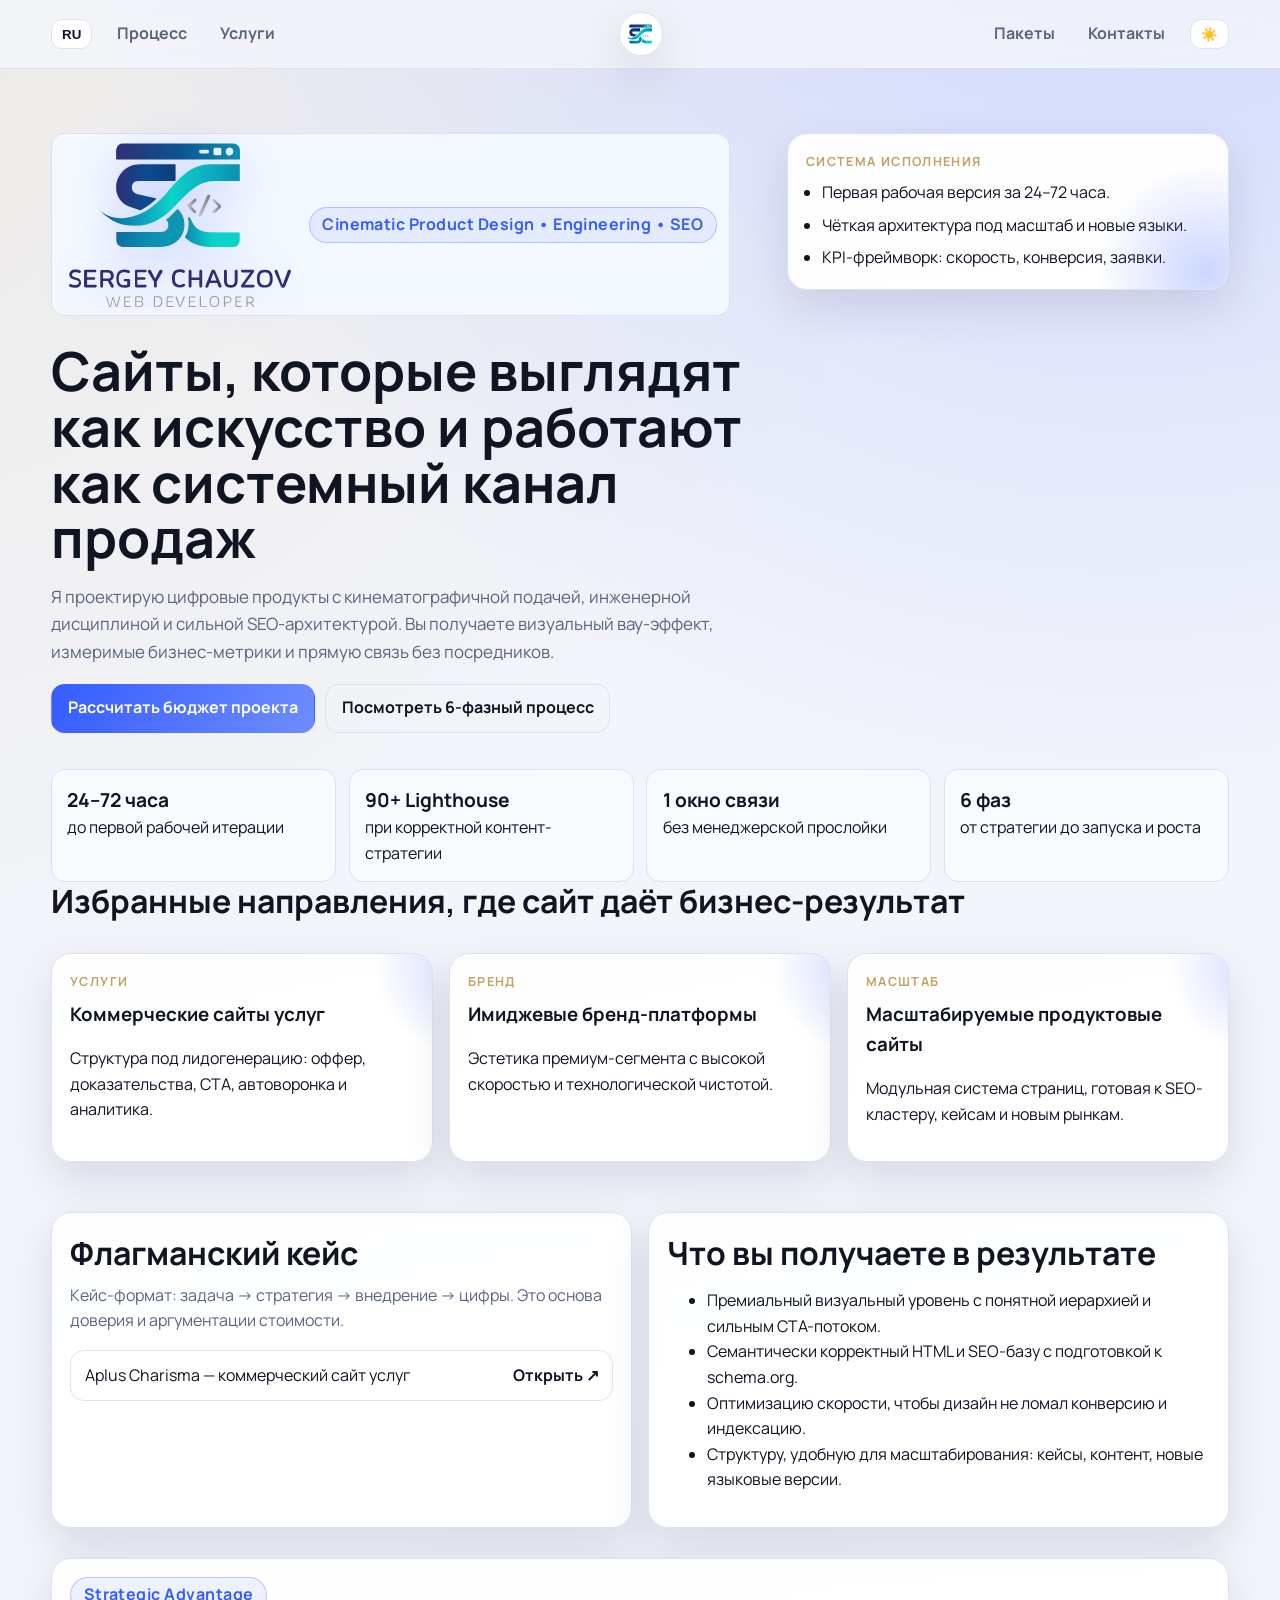
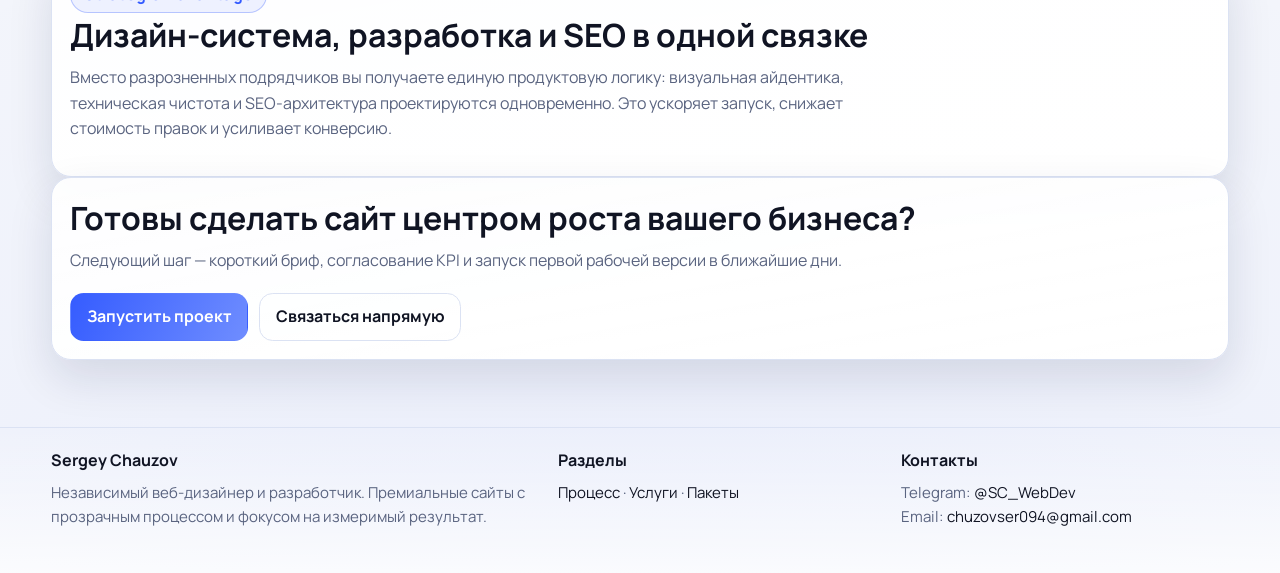
==== index.html @ d38c782a "Refine site visuals and upgrade pricing estimator UX" ====
<!DOCTYPE html>
<html lang="ru">
<head>
  <meta charset="UTF-8" />
  <meta name="viewport" content="width=device-width, initial-scale=1.0" />
  <title>Sergey Chauzov — Cinematic Web Product Studio</title>
  <meta name="description" content="Премиальная разработка сайтов: стратегия, визуальный дизайн, SEO-фундамент и запуск цифровых продуктов с высокой конверсией." />
  <link rel="canonical" href="https://sergey-chauzov.dev/" />
  <link rel="alternate" hreflang="ru" href="https://sergey-chauzov.dev/" />
  <link rel="alternate" hreflang="en" href="https://sergey-chauzov.dev/?lang=en" />
  <link rel="alternate" hreflang="x-default" href="https://sergey-chauzov.dev/" />
  <meta property="og:type" content="website" />
  <meta property="og:title" content="Sergey Chauzov — Cinematic Web Product Studio" />
  <meta property="og:description" content="Сайты уровня premium: измеримые результаты, сильный дизайн, прозрачный процесс и быстрый старт." />
  <meta property="og:url" content="https://sergey-chauzov.dev/" />
  <meta property="og:image" content="https://sergey-chauzov.dev/logo.svg" />
  <link rel="stylesheet" href="styles.css" />
  <script defer src="script.js"></script>
</head>
<body>
  <a class="skip-link" href="#main-content">Перейти к контенту</a>
  <header class="header">
    <div class="container topbar">
      <button id="langToggle" class="control-btn" aria-label="Переключить язык">RU</button>
      <nav class="nav" aria-label="Навигация слева">
        <a class="nav-link" href="development.html">Процесс</a>
        <a class="nav-link" href="services.html">Услуги</a>
      </nav>
      <a class="center-logo" href="index.html" aria-label="На главную">
        <img src="smalllogo.svg" class="small-logo" alt="Логотип Sergey Chauzov" />
      </a>
      <nav class="nav" aria-label="Навигация справа">
        <a class="nav-link" href="pricing.html">Пакеты</a>
        <a class="nav-link" href="info.html">Контакты</a>
      </nav>
      <button id="themeToggle" class="control-btn" aria-label="Сменить тему">☀️</button>
    </div>
  </header>

  <main id="main-content">
    <section class="container hero hero-cinematic reveal">
      <div>
        <div class="hero-brand">
          <img src="logo.svg" class="hero-brandmark" alt="Sergey Chauzov full logo" />
          <p id="heroBadge" class="badge">Cinematic Product Design • Engineering • SEO</p>
        </div>
        <h1 id="heroTitle">Сайты, которые выглядят как искусство и работают как системный канал продаж</h1>
        <p id="heroLead" class="lead">Я проектирую цифровые продукты с кинематографичной подачей, инженерной дисциплиной и сильной SEO-архитектурой. Вы получаете визуальный вау-эффект, измеримые бизнес-метрики и прямую связь без посредников.</p>
        <div class="cta-row">
          <a id="ctaMain" class="btn btn-primary" href="pricing.html">Рассчитать бюджет проекта</a>
          <a id="ctaProcess" class="btn" href="development.html">Посмотреть 6-фазный процесс</a>
        </div>
      </div>
      <aside class="hero-panel card">
        <p id="heroPanelTitle" class="eyebrow">Execution Intelligence</p>
        <ul class="hero-checks">
          <li id="heroCheck1">Первая рабочая версия за 24–72 часа.</li>
          <li id="heroCheck2">Чёткая архитектура под масштаб и новые языки.</li>
          <li id="heroCheck3">KPI-фреймворк: скорость, конверсия, заявки.</li>
        </ul>
      </aside>
    </section>

    <section class="container kpi-strip reveal">
      <div class="kpi"><strong id="kpi1v">24–72 часа</strong><span id="kpi1t">до первой рабочей итерации</span></div>
      <div class="kpi"><strong id="kpi2v">90+ Lighthouse</strong><span id="kpi2t">при корректной контент-стратегии</span></div>
      <div class="kpi"><strong id="kpi3v">1 окно связи</strong><span id="kpi3t">без менеджерской прослойки</span></div>
      <div class="kpi"><strong id="kpi4v">6 фаз</strong><span id="kpi4t">от стратегии до запуска и роста</span></div>
    </section>

    <section class="container reveal">
      <h2 id="workTitle" class="section-title">Избранные направления, где сайт даёт бизнес-результат</h2>
      <div class="grid three">
        <article class="card cinematic-card">
          <p class="eyebrow" id="workCard1Tag">Services</p>
          <h3 id="workCard1Title">Коммерческие сайты услуг</h3>
          <p id="workCard1Text">Структура под лидогенерацию: оффер, доказательства, CTA, автоворонка и аналитика.</p>
        </article>
        <article class="card cinematic-card">
          <p class="eyebrow" id="workCard2Tag">Brand</p>
          <h3 id="workCard2Title">Имиджевые бренд-платформы</h3>
          <p id="workCard2Text">Эстетика премиум-сегмента с высокой скоростью и технологической чистотой.</p>
        </article>
        <article class="card cinematic-card">
          <p class="eyebrow" id="workCard3Tag">Scale</p>
          <h3 id="workCard3Title">Масштабируемые продуктовые сайты</h3>
          <p id="workCard3Text">Модульная система страниц, готовая к SEO-кластеру, кейсам и новым рынкам.</p>
        </article>
      </div>
    </section>

    <section class="container grid two reveal">
      <article class="card">
        <h2 id="caseTitle" class="section-title">Флагманский кейс</h2>
        <p id="caseLead" class="section-lead">Кейс-формат: задача → стратегия → внедрение → цифры. Это основа доверия и аргументации стоимости.</p>
        <a class="showcase-link" href="https://aplus-charisma.ru/" target="_blank" rel="noopener noreferrer">
          <span id="caseLinkLabel">Aplus Charisma — коммерческий сайт услуг</span><strong id="caseLinkCta">Открыть ↗</strong>
        </a>
      </article>
      <article class="card">
        <h2 id="resultTitle" class="section-title">Что вы получаете в результате</h2>
        <ul>
          <li id="resultLi1">Премиальный визуальный уровень с понятной иерархией и сильным CTA-потоком.</li>
          <li id="resultLi2">Семантически корректный HTML и SEO-базу с подготовкой к schema.org.</li>
          <li id="resultLi3">Оптимизацию скорости, чтобы дизайн не ломал конверсию и индексацию.</li>
          <li id="resultLi4">Структуру, удобную для масштабирования: кейсы, контент, новые языковые версии.</li>
        </ul>
      </article>
    </section>

    <section class="container card reveal">
      <p class="badge">Strategic Advantage</p>
      <h2 class="section-title">Дизайн-система, разработка и SEO в одной связке</h2>
      <p class="section-lead">Вместо разрозненных подрядчиков вы получаете единую продуктовую логику: визуальная айдентика, техническая чистота и SEO-архитектура проектируются одновременно. Это ускоряет запуск, снижает стоимость правок и усиливает конверсию.</p>
    </section>

    <section class="container card reveal">
      <h2 id="finalTitle" class="section-title">Готовы сделать сайт центром роста вашего бизнеса?</h2>
      <p id="finalLead" class="section-lead">Следующий шаг — короткий бриф, согласование KPI и запуск первой рабочей версии в ближайшие дни.</p>
      <div class="cta-row">
        <a id="finalCta1" class="btn btn-primary" href="pricing.html">Запустить проект</a>
        <a id="finalCta2" class="btn" href="info.html">Связаться напрямую</a>
      </div>
    </section>
  </main>

  <footer class="site-footer">
    <div class="container footer-grid">
      <div>
        <strong>Sergey Chauzov</strong>
        <p id="footerLead" class="footer-meta">Независимый веб-дизайнер и разработчик. Премиальные сайты с прозрачным процессом и фокусом на измеримый результат.</p>
      </div>
      <div>
        <strong id="footerSectionsTitle">Разделы</strong>
        <p class="footer-meta"><a href="development.html">Процесс</a> · <a href="services.html">Услуги</a> · <a href="pricing.html">Пакеты</a></p>
      </div>
      <div>
        <strong id="footerContactTitle">Контакты</strong>
        <p class="footer-meta">Telegram: <a href="https://t.me/SC_WebDev" target="_blank" rel="noopener noreferrer">@SC_WebDev</a><br />Email: <a href="mailto:chuzovser094@gmail.com">chuzovser094@gmail.com</a></p>
      </div>
    </div>
  </footer>
</body>
</html>
---- styles.css ----
@import url('https://fonts.googleapis.com/css2?family=Manrope:wght@400;500;600;700;800&display=swap');

:root {
  --bg: #f3f5fb;
  --bg-elevated: #ffffff;
  --surface: #ffffff;
  --surface-muted: #eff3ff;
  --text: #101423;
  --muted: #5a6480;
  --accent: #355cff;
  --accent-2: #6f8dff;
  --gold: #c3a261;
  --border: #dbe2f3;
  --shadow: 0 18px 45px rgba(16, 27, 64, 0.12);
  --radius: 20px;
  --radius-lg: 26px;
  --ring: 0 0 0 3px color-mix(in oklab, var(--accent), transparent 76%);
}

body.dark {
  --bg: #070910;
  --bg-elevated: #0d1220;
  --surface: #121826;
  --surface-muted: #171f30;
  --text: #f5f7fa;
  --muted: #b6c0cf;
  --accent: #4d7cfe;
  --accent-2: #7b9bff;
  --gold: #d8b56a;
  --border: #263245;
  --shadow: 0 26px 54px rgba(0, 0, 0, 0.34);
}

* { box-sizing: border-box; }
html { scroll-behavior: smooth; }
body {
  margin: 0;
  font-family: Manrope, sans-serif;
  color: var(--text);
  background:
    radial-gradient(circle at 88% -12%, color-mix(in oklab, var(--accent), transparent 78%), transparent 40%),
    radial-gradient(circle at -10% 0%, color-mix(in oklab, var(--gold), transparent 87%), transparent 40%),
    radial-gradient(circle at 50% 120%, color-mix(in oklab, var(--accent-2), transparent 90%), transparent 45%),
    var(--bg);
  line-height: 1.6;
}

.container { width: min(1180px, 92%); margin: 0 auto; }
main { padding-bottom: 3.2rem; }
.skip-link {
  position: absolute;
  left: -9999px;
  top: 10px;
  background: var(--surface);
  color: var(--text);
  border: 1px solid var(--border);
  padding: .5rem .8rem;
  border-radius: .5rem;
}
.skip-link:focus { left: 10px; z-index: 100; }

.header {
  position: sticky;
  top: 0;
  z-index: 40;
  backdrop-filter: blur(12px);
  background: color-mix(in oklab, var(--bg), transparent 14%);
  border-bottom: 1px solid var(--border);
}
.topbar {
  display: grid;
  grid-template-columns: auto 1fr auto 1fr auto;
  gap: .75rem;
  align-items: center;
  padding: .75rem 0;
}
.nav { display: flex; gap: .45rem; flex-wrap: wrap; }
.nav:last-of-type { justify-content: flex-end; }
.nav-link {
  text-decoration: none;
  color: var(--muted);
  border: 1px solid transparent;
  border-radius: 999px;
  padding: .36rem .74rem;
  font-weight: 700;
  transition: .25s ease;
}
.nav-link:focus-visible { outline: none; box-shadow: var(--ring); }
.nav-link:hover,
.nav-link.active {
  color: var(--text);
  border-color: var(--border);
  background: color-mix(in oklab, var(--accent), transparent 88%);
}
.center-logo { display: grid; place-items: center; }
.small-logo {
  width: 44px;
  height: 44px;
  border-radius: 50%;
  border: 1px solid var(--border);
  box-shadow: var(--shadow);
  background: var(--surface);
}
.control-btn,
.theme-btn {
  border: 1px solid var(--border);
  border-radius: .7rem;
  background: var(--surface);
  color: var(--text);
  font-weight: 700;
  padding: .42rem .62rem;
  cursor: pointer;
}

.hero { padding: 4rem 0 1.3rem; }
.hero-cinematic {
  display: grid;
  grid-template-columns: 1.3fr .8fr;
  gap: 1.1rem;
  align-items: start;
}
.hero-panel { position: relative; overflow: hidden; }
.hero-panel::after {
  content: '';
  position: absolute;
  inset: auto -20% -60% auto;
  width: 220px;
  height: 220px;
  border-radius: 50%;
  background: radial-gradient(circle, color-mix(in oklab, var(--accent), transparent 75%), transparent 70%);
}
.hero-checks { margin: 0; padding-left: 1rem; }
.hero-checks li + li { margin-top: .45rem; }

.badge {
  display: inline-block;
  margin: 0;
  color: var(--accent);
  border: 1px solid color-mix(in oklab, var(--accent), transparent 70%);
  background: color-mix(in oklab, var(--accent), transparent 92%);
  border-radius: 999px;
  padding: .27rem .78rem;
  font-weight: 700;
  letter-spacing: .03em;
}
.eyebrow { font-size: .78rem; text-transform: uppercase; letter-spacing: .11em; color: var(--gold); margin: 0 0 .5rem; font-weight: 700; }

.hero-brand {
  display: inline-flex;
  align-items: center;
  gap: .85rem;
  margin-bottom: .9rem;
  padding: .55rem .8rem;
  border-radius: 14px;
  border: 1px solid var(--border);
  background: color-mix(in oklab, var(--surface), var(--accent) 5%);
}
.hero-brandmark {
  width: min(230px, 46vw);
  opacity: .95;
  filter: drop-shadow(0 12px 26px rgba(41, 78, 255, .26));
}
h1 {
  margin: .75rem 0 1rem;
  font-size: clamp(2rem, 4.2vw, 4rem);
  line-height: 1.04;
  max-width: 980px;
}
h2 { line-height: 1.2; }
.lead { max-width: 840px; color: var(--muted); font-size: 1.06rem; }
.section-title { margin: 0 0 .85rem; font-size: clamp(1.45rem, 2.5vw, 2.15rem); }
.section-lead { margin: 0 0 1rem; color: var(--muted); max-width: 790px; }

.kpi-strip {
  margin: 1rem auto 0;
  display: grid;
  grid-template-columns: repeat(4, minmax(0, 1fr));
  gap: .8rem;
}
.kpi {
  padding: .9rem .95rem;
  border-radius: 14px;
  border: 1px solid var(--border);
  background: color-mix(in oklab, var(--surface), var(--accent) 3%);
}
.kpi strong { font-size: 1.2rem; display: block; }

.grid { display: grid; gap: 1rem; padding: 1.2rem 0 1.9rem; }
.grid.two { grid-template-columns: repeat(2, minmax(0, 1fr)); }
.grid.three { grid-template-columns: repeat(3, minmax(0, 1fr)); }
.grid.one { grid-template-columns: 1fr; }

.card {
  background: linear-gradient(170deg, color-mix(in oklab, var(--surface), transparent 6%), var(--surface));
  border: 1px solid var(--border);
  border-radius: var(--radius);
  padding: 1.12rem;
  box-shadow: var(--shadow);
  transition: transform .28s ease, box-shadow .28s ease, border-color .28s ease;
}
.card:hover {
  transform: translateY(-2px);
  border-color: color-mix(in oklab, var(--accent), var(--border) 62%);
}
.cinematic-card { position: relative; overflow: hidden; }
.cinematic-card::before {
  content: '';
  position: absolute;
  inset: -35% -30% auto auto;
  width: 170px;
  height: 170px;
  border-radius: 50%;
  background: radial-gradient(circle, color-mix(in oklab, var(--accent), transparent 78%), transparent 72%);
  pointer-events: none;
}
.card h2, .card h3 { margin-top: .2rem; margin-bottom: .65rem; }

.cta-row { display: flex; flex-wrap: wrap; gap: .65rem; margin-top: 1.2rem; }
.btn {
  text-decoration: none;
  border: 1px solid var(--border);
  border-radius: .85rem;
  padding: .66rem .98rem;
  color: var(--text);
  font-weight: 700;
  transition: .2s ease;
}
.btn:hover { transform: translateY(-1px); box-shadow: 0 10px 28px color-mix(in oklab, var(--accent), transparent 78%); }
.btn:focus-visible { outline: none; box-shadow: var(--ring); }
.btn-primary {
  border-color: transparent;
  color: #fff;
  background: linear-gradient(115deg, var(--accent), var(--accent-2));
}

.showcase-link {
  display: flex;
  justify-content: space-between;
  gap: .8rem;
  text-decoration: none;
  border: 1px solid var(--border);
  border-radius: .85rem;
  padding: .75rem .84rem;
  color: var(--text);
  margin-top: .8rem;
}

.roadmap { display: grid; grid-template-columns: repeat(5, minmax(0, 1fr)); gap: .75rem; padding-bottom: 2rem; }
.pricing-card.featured { outline: 2px solid color-mix(in oklab, var(--accent), transparent 32%); }
.price { font-size: 1.25rem; margin: .35rem 0; }
.type-cards { display: grid; grid-template-columns: repeat(3, minmax(0, 1fr)); gap: .5rem; margin-top: .8rem; }
.type-card { border: 1px solid var(--border); border-radius: .75rem; padding: .56rem; background: color-mix(in oklab, var(--surface), var(--accent) 2%); cursor: pointer; }
.type-card.active { border-color: var(--accent); box-shadow: 0 0 0 2px color-mix(in oklab, var(--accent), transparent 78%); }
.type-card input { display: none; }
.addon-item { display: block; margin: .32rem 0; }

.addon-grid { display: grid; grid-template-columns: repeat(2, minmax(0, 1fr)); gap: .35rem .65rem; margin-top: .55rem; }
.calc-select,
input[type="range"],
input[readonly] {
  width: 100%;
  border: 1px solid var(--border);
  border-radius: .7rem;
  background: var(--surface);
  color: var(--text);
  padding: .55rem .62rem;
}
input[type="range"] { padding: 0; accent-color: var(--accent); }
input[readonly] { font-weight: 700; text-align: center; }
.calc-select { font-weight: 600; margin: .35rem 0 .8rem; }
.type-card span { display: block; color: var(--muted); font-size: .82rem; margin-top: .25rem; }
.premium-estimator { border-radius: var(--radius-lg); }

.range-label { display: flex; justify-content: space-between; gap: .6rem; }
.complexity-bar { height: .5rem; border-radius: 999px; background: color-mix(in oklab, var(--muted), transparent 72%); }
.complexity-bar span { display: block; height: 100%; width: 20%; border-radius: inherit; background: linear-gradient(90deg, var(--accent), var(--accent-2)); }

.estimator-shell {
  padding: 1.3rem;
  background: linear-gradient(145deg, color-mix(in oklab, var(--surface), var(--accent) 7%), var(--surface));
}
.estimator-head { margin-bottom: .8rem; }
.estimator-grid { display: grid; grid-template-columns: 1.35fr .9fr; gap: 1rem; }
.estimator-form label { font-weight: 600; }
.estimator-summary {
  border: 1px solid var(--border);
  border-radius: 15px;
  padding: .92rem;
  background: color-mix(in oklab, var(--surface), var(--accent) 4%);
  display: flex;
  flex-direction: column;
  gap: .25rem;
}
.estimate { font-size: 1.24rem; margin: .2rem 0 .4rem; }
.estimate-breakdown { margin: .65rem 0 1rem; padding-left: 1rem; color: var(--muted); }

.site-footer {
  border-top: 1px solid var(--border);
  background: linear-gradient(180deg, transparent, color-mix(in oklab, var(--surface), transparent 24%));
  margin-top: 1rem;
  padding: 1.2rem 0 1.8rem;
}
.footer-grid { display: grid; grid-template-columns: 1.5fr 1fr 1fr; gap: 1rem; }
.footer-grid a { color: var(--text); text-decoration: none; }
.footer-meta { color: var(--muted); font-size: .94rem; margin-top: .5rem; }

.legal { margin-top: .6rem; font-size: .95rem; color: var(--muted); }
.reveal { opacity: 0; transform: translateY(14px); transition: .6s; }
.reveal.in-view { opacity: 1; transform: translateY(0); }

/* compatibility for legacy pages */
.nav-wrap { display: flex; align-items: center; justify-content: space-between; gap: 1rem; padding: .75rem 0; }
.brand { color: var(--text); text-decoration: none; font-weight: 800; }
.header-right { display: flex; align-items: center; gap: .6rem; }

@media (max-width: 980px) {
  .topbar { grid-template-columns: 1fr auto 1fr; }
  .topbar .nav { grid-column: 1 / -1; justify-content: center; }
  .nav:last-of-type { justify-content: center; }
  .hero-cinematic,
  .grid.two,
  .grid.three,
  .roadmap,
  .kpi-strip,
  .type-cards,
  .footer-grid,
  .estimator-grid { grid-template-columns: 1fr; }
  .hero { padding-top: 2.65rem; }
  .addon-grid { grid-template-columns: 1fr; }
}
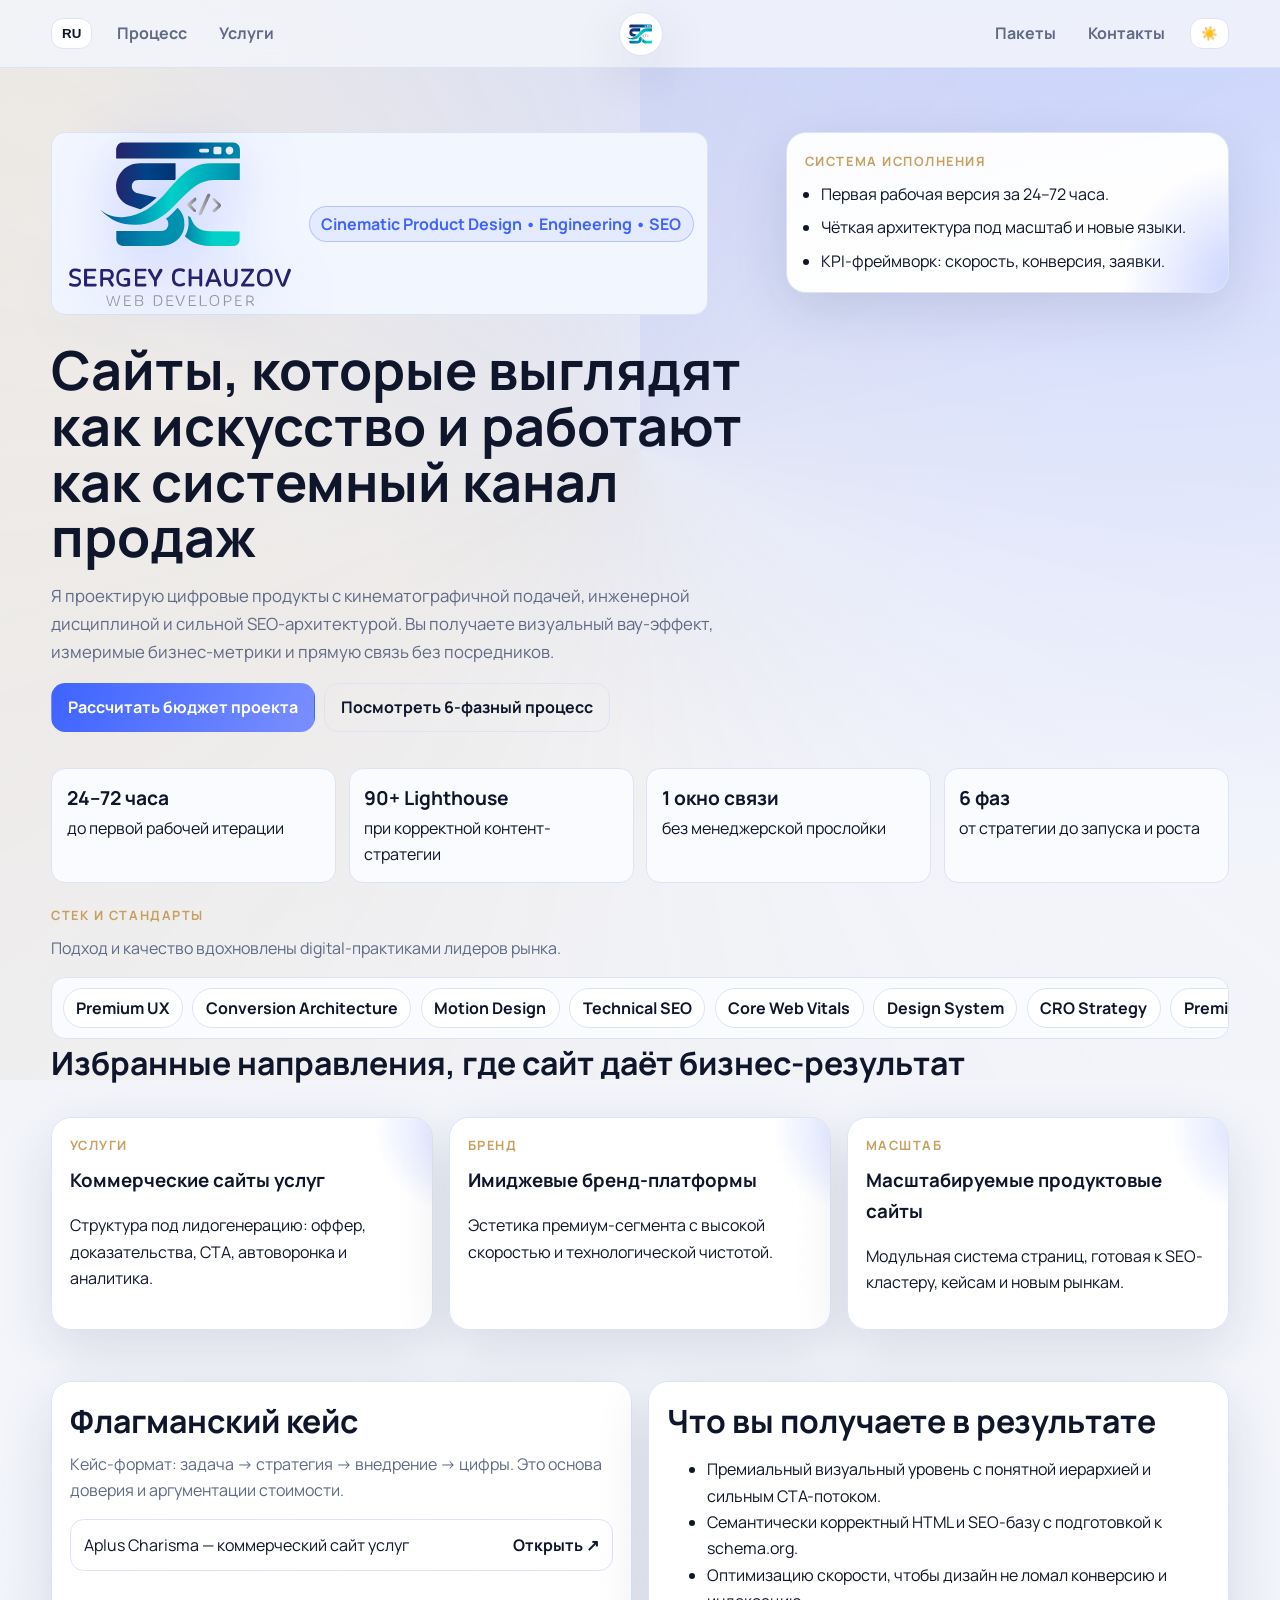
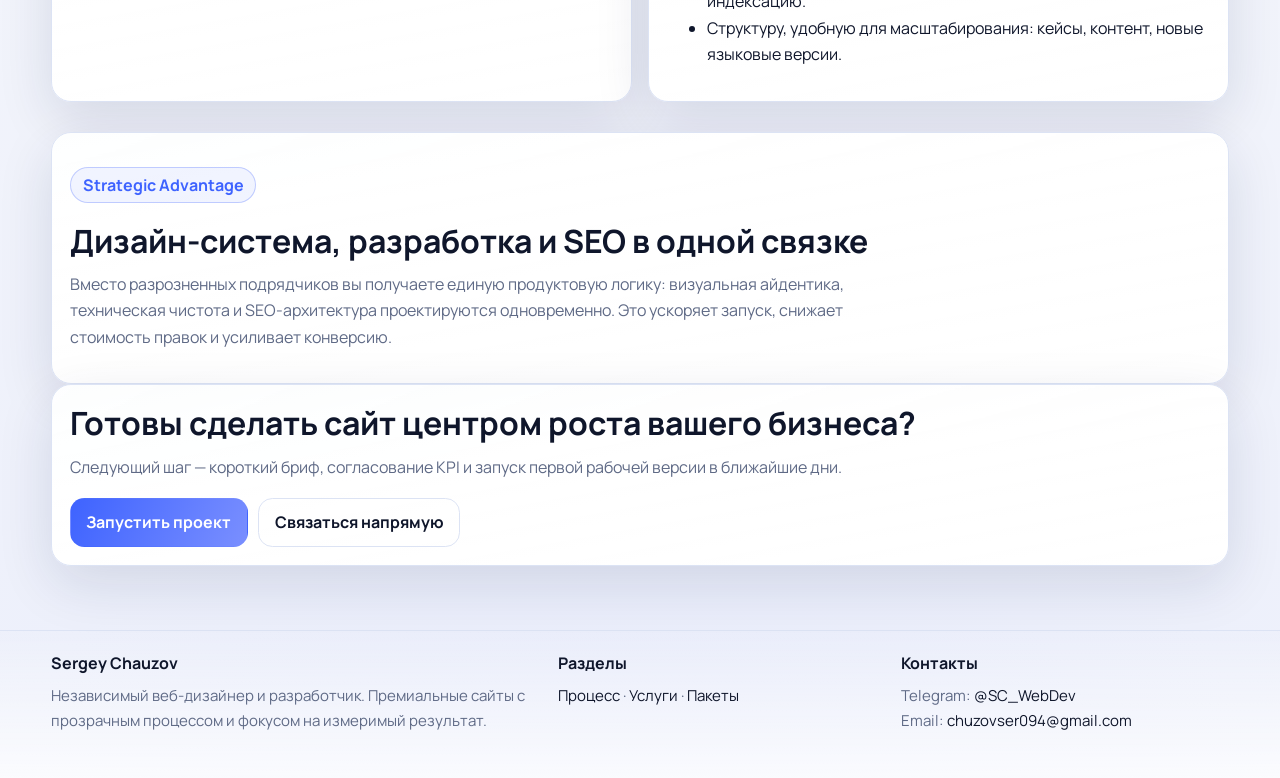
==== commit 4f64e4c0: "Ship cinematic motion system and responsive visual overhaul" ====
--- a/index.html
+++ b/index.html
@@ -66,6 +66,18 @@
       <div class="kpi"><strong id="kpi2v">90+ Lighthouse</strong><span id="kpi2t">при корректной контент-стратегии</span></div>
       <div class="kpi"><strong id="kpi3v">1 окно связи</strong><span id="kpi3t">без менеджерской прослойки</span></div>
       <div class="kpi"><strong id="kpi4v">6 фаз</strong><span id="kpi4t">от стратегии до запуска и роста</span></div>
+    </section>
+
+
+    <section class="container marquee-shell reveal">
+      <p id="marqueeTitle" class="eyebrow">Trusted stack</p>
+      <p id="marqueeLead" class="section-lead">Подход и качество вдохновлены digital-практиками лидеров рынка.</p>
+      <div class="marquee" aria-label="Технологии и направления">
+        <div class="marquee-track">
+          <span>Premium UX</span><span>Conversion Architecture</span><span>Motion Design</span><span>Technical SEO</span><span>Core Web Vitals</span><span>Design System</span><span>CRO Strategy</span>
+          <span>Premium UX</span><span>Conversion Architecture</span><span>Motion Design</span><span>Technical SEO</span><span>Core Web Vitals</span><span>Design System</span><span>CRO Strategy</span>
+        </div>
+      </div>
     </section>
 
     <section class="container reveal">
--- a/styles.css
+++ b/styles.css
@@ -2,33 +2,31 @@
 
 :root {
   --bg: #f3f5fb;
-  --bg-elevated: #ffffff;
   --surface: #ffffff;
-  --surface-muted: #eff3ff;
-  --text: #101423;
-  --muted: #5a6480;
-  --accent: #355cff;
-  --accent-2: #6f8dff;
-  --gold: #c3a261;
-  --border: #dbe2f3;
-  --shadow: 0 18px 45px rgba(16, 27, 64, 0.12);
+  --surface-2: #edf2ff;
+  --text: #0f162b;
+  --muted: #5f6a86;
+  --accent: #3e63ff;
+  --accent-2: #7a8fff;
+  --gold: #c7a05f;
+  --border: #dce3f4;
   --radius: 20px;
-  --radius-lg: 26px;
+  --radius-lg: 28px;
+  --shadow: 0 18px 55px rgba(17, 32, 77, 0.12);
   --ring: 0 0 0 3px color-mix(in oklab, var(--accent), transparent 76%);
 }
 
 body.dark {
-  --bg: #070910;
-  --bg-elevated: #0d1220;
-  --surface: #121826;
-  --surface-muted: #171f30;
-  --text: #f5f7fa;
-  --muted: #b6c0cf;
-  --accent: #4d7cfe;
-  --accent-2: #7b9bff;
-  --gold: #d8b56a;
-  --border: #263245;
-  --shadow: 0 26px 54px rgba(0, 0, 0, 0.34);
+  --bg: #070b14;
+  --surface: #121a2c;
+  --surface-2: #1a2539;
+  --text: #f1f6ff;
+  --muted: #abb7cd;
+  --accent: #5b82ff;
+  --accent-2: #88a3ff;
+  --gold: #dfbd79;
+  --border: #273753;
+  --shadow: 0 25px 65px rgba(0, 0, 0, 0.4);
 }
 
 * { box-sizing: border-box; }
@@ -38,293 +36,168 @@
   font-family: Manrope, sans-serif;
   color: var(--text);
   background:
-    radial-gradient(circle at 88% -12%, color-mix(in oklab, var(--accent), transparent 78%), transparent 40%),
-    radial-gradient(circle at -10% 0%, color-mix(in oklab, var(--gold), transparent 87%), transparent 40%),
-    radial-gradient(circle at 50% 120%, color-mix(in oklab, var(--accent-2), transparent 90%), transparent 45%),
+    radial-gradient(circle at 90% -12%, color-mix(in oklab, var(--accent), transparent 76%), transparent 40%),
+    radial-gradient(circle at -8% -5%, color-mix(in oklab, var(--gold), transparent 87%), transparent 45%),
+    radial-gradient(circle at 50% 110%, color-mix(in oklab, var(--accent-2), transparent 90%), transparent 50%),
     var(--bg);
-  line-height: 1.6;
+  line-height: 1.65;
+}
+
+body::before {
+  content: '';
+  position: fixed;
+  inset: -20vh -20vw;
+  z-index: -2;
+  background: conic-gradient(from 0deg, color-mix(in oklab, var(--accent), transparent 92%), transparent, color-mix(in oklab, var(--gold), transparent 93%), transparent);
+  animation: spinBg 28s linear infinite;
+  pointer-events: none;
 }
 
 .container { width: min(1180px, 92%); margin: 0 auto; }
-main { padding-bottom: 3.2rem; }
-.skip-link {
-  position: absolute;
-  left: -9999px;
-  top: 10px;
-  background: var(--surface);
-  color: var(--text);
-  border: 1px solid var(--border);
-  padding: .5rem .8rem;
-  border-radius: .5rem;
-}
+main { padding-bottom: 3rem; }
+.skip-link { position: absolute; left: -9999px; top: 10px; padding: .55rem .8rem; border-radius: 8px; background: var(--surface); border: 1px solid var(--border); }
 .skip-link:focus { left: 10px; z-index: 100; }
+
+.scroll-progress {
+  position: fixed;
+  inset: 0 auto auto 0;
+  width: 0;
+  height: 3px;
+  background: linear-gradient(90deg, var(--accent), var(--gold));
+  z-index: 90;
+}
 
 .header {
   position: sticky;
   top: 0;
   z-index: 40;
-  backdrop-filter: blur(12px);
-  background: color-mix(in oklab, var(--bg), transparent 14%);
+  backdrop-filter: blur(14px);
+  background: color-mix(in oklab, var(--bg), transparent 15%);
   border-bottom: 1px solid var(--border);
 }
-.topbar {
-  display: grid;
-  grid-template-columns: auto 1fr auto 1fr auto;
-  gap: .75rem;
-  align-items: center;
-  padding: .75rem 0;
-}
+.topbar { display: grid; grid-template-columns: auto 1fr auto 1fr auto; gap: .75rem; align-items: center; padding: .72rem 0; }
 .nav { display: flex; gap: .45rem; flex-wrap: wrap; }
 .nav:last-of-type { justify-content: flex-end; }
-.nav-link {
-  text-decoration: none;
-  color: var(--muted);
-  border: 1px solid transparent;
-  border-radius: 999px;
-  padding: .36rem .74rem;
-  font-weight: 700;
-  transition: .25s ease;
-}
-.nav-link:focus-visible { outline: none; box-shadow: var(--ring); }
-.nav-link:hover,
-.nav-link.active {
-  color: var(--text);
-  border-color: var(--border);
-  background: color-mix(in oklab, var(--accent), transparent 88%);
-}
+.nav-link { text-decoration: none; color: var(--muted); border: 1px solid transparent; border-radius: 999px; padding: .36rem .72rem; font-weight: 700; transition: .25s ease; }
+.nav-link:hover,.nav-link.active { color: var(--text); border-color: var(--border); background: color-mix(in oklab, var(--accent), transparent 88%); }
+.nav-link:focus-visible,.btn:focus-visible,.control-btn:focus-visible { outline: none; box-shadow: var(--ring); }
 .center-logo { display: grid; place-items: center; }
-.small-logo {
-  width: 44px;
-  height: 44px;
-  border-radius: 50%;
-  border: 1px solid var(--border);
-  box-shadow: var(--shadow);
-  background: var(--surface);
-}
-.control-btn,
-.theme-btn {
-  border: 1px solid var(--border);
-  border-radius: .7rem;
-  background: var(--surface);
-  color: var(--text);
-  font-weight: 700;
-  padding: .42rem .62rem;
-  cursor: pointer;
-}
-
-.hero { padding: 4rem 0 1.3rem; }
-.hero-cinematic {
-  display: grid;
-  grid-template-columns: 1.3fr .8fr;
-  gap: 1.1rem;
-  align-items: start;
-}
+.small-logo { width: 44px; height: 44px; border-radius: 50%; border: 1px solid var(--border); box-shadow: var(--shadow); background: var(--surface); }
+.control-btn { border: 1px solid var(--border); border-radius: .75rem; background: var(--surface); color: var(--text); font-weight: 700; padding: .42rem .62rem; cursor: pointer; }
+
+.hero { padding: 4rem 0 1.2rem; }
+.hero-cinematic { display: grid; grid-template-columns: 1.3fr .8fr; gap: 1rem; align-items: start; }
+.hero-brand { display: inline-flex; align-items: center; gap: .85rem; margin-bottom: .95rem; padding: .55rem .8rem; border-radius: 14px; border: 1px solid var(--border); background: color-mix(in oklab, var(--surface), var(--accent) 6%); }
+.hero-brandmark { width: min(230px, 46vw); filter: drop-shadow(0 16px 30px rgba(49, 84, 255, .28)); }
 .hero-panel { position: relative; overflow: hidden; }
-.hero-panel::after {
-  content: '';
-  position: absolute;
-  inset: auto -20% -60% auto;
-  width: 220px;
-  height: 220px;
-  border-radius: 50%;
-  background: radial-gradient(circle, color-mix(in oklab, var(--accent), transparent 75%), transparent 70%);
-}
+.hero-panel::after { content: ''; position: absolute; right: -30%; bottom: -70%; width: 240px; aspect-ratio: 1; border-radius: 50%; background: radial-gradient(circle, color-mix(in oklab, var(--accent), transparent 72%), transparent 70%); }
 .hero-checks { margin: 0; padding-left: 1rem; }
 .hero-checks li + li { margin-top: .45rem; }
 
-.badge {
-  display: inline-block;
-  margin: 0;
-  color: var(--accent);
-  border: 1px solid color-mix(in oklab, var(--accent), transparent 70%);
-  background: color-mix(in oklab, var(--accent), transparent 92%);
-  border-radius: 999px;
-  padding: .27rem .78rem;
-  font-weight: 700;
-  letter-spacing: .03em;
-}
-.eyebrow { font-size: .78rem; text-transform: uppercase; letter-spacing: .11em; color: var(--gold); margin: 0 0 .5rem; font-weight: 700; }
-
-.hero-brand {
-  display: inline-flex;
-  align-items: center;
-  gap: .85rem;
-  margin-bottom: .9rem;
-  padding: .55rem .8rem;
-  border-radius: 14px;
-  border: 1px solid var(--border);
-  background: color-mix(in oklab, var(--surface), var(--accent) 5%);
-}
-.hero-brandmark {
-  width: min(230px, 46vw);
-  opacity: .95;
-  filter: drop-shadow(0 12px 26px rgba(41, 78, 255, .26));
-}
-h1 {
-  margin: .75rem 0 1rem;
-  font-size: clamp(2rem, 4.2vw, 4rem);
-  line-height: 1.04;
-  max-width: 980px;
-}
-h2 { line-height: 1.2; }
-.lead { max-width: 840px; color: var(--muted); font-size: 1.06rem; }
-.section-title { margin: 0 0 .85rem; font-size: clamp(1.45rem, 2.5vw, 2.15rem); }
-.section-lead { margin: 0 0 1rem; color: var(--muted); max-width: 790px; }
-
-.kpi-strip {
-  margin: 1rem auto 0;
-  display: grid;
-  grid-template-columns: repeat(4, minmax(0, 1fr));
-  gap: .8rem;
-}
-.kpi {
-  padding: .9rem .95rem;
-  border-radius: 14px;
-  border: 1px solid var(--border);
-  background: color-mix(in oklab, var(--surface), var(--accent) 3%);
-}
-.kpi strong { font-size: 1.2rem; display: block; }
-
-.grid { display: grid; gap: 1rem; padding: 1.2rem 0 1.9rem; }
+.badge { display: inline-block; color: var(--accent); border: 1px solid color-mix(in oklab, var(--accent), transparent 72%); background: color-mix(in oklab, var(--accent), transparent 93%); border-radius: 999px; padding: .25rem .74rem; font-weight: 700; }
+.eyebrow { margin: 0 0 .55rem; font-size: .8rem; letter-spacing: .12em; text-transform: uppercase; color: var(--gold); font-weight: 700; }
+h1 { margin: .7rem 0 1rem; line-height: 1.04; font-size: clamp(2rem, 4.2vw, 4rem); max-width: 980px; }
+h2 { line-height: 1.18; }
+.lead { max-width: 840px; color: var(--muted); font-size: 1.05rem; }
+.section-title { margin: 0 0 .85rem; font-size: clamp(1.45rem, 2.5vw, 2.2rem); }
+.section-lead { margin: 0 0 .95rem; color: var(--muted); max-width: 790px; }
+
+.kpi-strip { margin-top: 1rem; display: grid; grid-template-columns: repeat(4, minmax(0, 1fr)); gap: .78rem; }
+.kpi { padding: .9rem; border-radius: 14px; border: 1px solid var(--border); background: color-mix(in oklab, var(--surface), var(--accent) 3%); }
+.kpi strong { display: block; font-size: 1.2rem; }
+
+.marquee-shell { padding: 1.4rem 0 .4rem; }
+.marquee { overflow: hidden; border: 1px solid var(--border); border-radius: 14px; background: color-mix(in oklab, var(--surface), var(--accent) 3%); }
+.marquee-track { display: flex; gap: .6rem; width: max-content; padding: .65rem; animation: marquee 28s linear infinite; }
+.marquee-track span { border: 1px solid var(--border); border-radius: 999px; padding: .35rem .78rem; background: var(--surface); font-weight: 700; white-space: nowrap; }
+
+.grid { display: grid; gap: 1rem; padding: 1.25rem 0 1.9rem; }
 .grid.two { grid-template-columns: repeat(2, minmax(0, 1fr)); }
 .grid.three { grid-template-columns: repeat(3, minmax(0, 1fr)); }
 .grid.one { grid-template-columns: 1fr; }
+.roadmap { display: grid; grid-template-columns: repeat(5, minmax(0, 1fr)); gap: .75rem; padding-bottom: 2rem; }
 
 .card {
-  background: linear-gradient(170deg, color-mix(in oklab, var(--surface), transparent 6%), var(--surface));
+  background: linear-gradient(170deg, color-mix(in oklab, var(--surface), transparent 7%), var(--surface));
   border: 1px solid var(--border);
   border-radius: var(--radius);
-  padding: 1.12rem;
+  padding: 1.1rem;
   box-shadow: var(--shadow);
-  transition: transform .28s ease, box-shadow .28s ease, border-color .28s ease;
-}
-.card:hover {
-  transform: translateY(-2px);
-  border-color: color-mix(in oklab, var(--accent), var(--border) 62%);
-}
+  transition: transform .32s ease, border-color .32s ease, box-shadow .32s ease;
+}
+.card:hover { transform: translateY(-2px); border-color: color-mix(in oklab, var(--accent), var(--border) 60%); }
 .cinematic-card { position: relative; overflow: hidden; }
-.cinematic-card::before {
-  content: '';
-  position: absolute;
-  inset: -35% -30% auto auto;
-  width: 170px;
-  height: 170px;
-  border-radius: 50%;
-  background: radial-gradient(circle, color-mix(in oklab, var(--accent), transparent 78%), transparent 72%);
-  pointer-events: none;
-}
-.card h2, .card h3 { margin-top: .2rem; margin-bottom: .65rem; }
-
-.cta-row { display: flex; flex-wrap: wrap; gap: .65rem; margin-top: 1.2rem; }
-.btn {
-  text-decoration: none;
-  border: 1px solid var(--border);
-  border-radius: .85rem;
-  padding: .66rem .98rem;
-  color: var(--text);
-  font-weight: 700;
-  transition: .2s ease;
-}
-.btn:hover { transform: translateY(-1px); box-shadow: 0 10px 28px color-mix(in oklab, var(--accent), transparent 78%); }
-.btn:focus-visible { outline: none; box-shadow: var(--ring); }
-.btn-primary {
-  border-color: transparent;
-  color: #fff;
-  background: linear-gradient(115deg, var(--accent), var(--accent-2));
-}
-
-.showcase-link {
-  display: flex;
-  justify-content: space-between;
-  gap: .8rem;
-  text-decoration: none;
-  border: 1px solid var(--border);
-  border-radius: .85rem;
-  padding: .75rem .84rem;
-  color: var(--text);
-  margin-top: .8rem;
-}
-
-.roadmap { display: grid; grid-template-columns: repeat(5, minmax(0, 1fr)); gap: .75rem; padding-bottom: 2rem; }
-.pricing-card.featured { outline: 2px solid color-mix(in oklab, var(--accent), transparent 32%); }
-.price { font-size: 1.25rem; margin: .35rem 0; }
+.cinematic-card::before { content: ''; position: absolute; inset: -35% -30% auto auto; width: 170px; aspect-ratio: 1; border-radius: 50%; background: radial-gradient(circle, color-mix(in oklab, var(--accent), transparent 77%), transparent 72%); }
+.card h2,.card h3 { margin-top: .2rem; margin-bottom: .65rem; }
+
+.cta-row { display: flex; flex-wrap: wrap; gap: .62rem; margin-top: 1.1rem; }
+.btn { text-decoration: none; border: 1px solid var(--border); border-radius: .9rem; padding: .66rem .98rem; color: var(--text); font-weight: 700; transition: .22s ease; }
+.btn:hover { transform: translateY(-1px); box-shadow: 0 10px 28px color-mix(in oklab, var(--accent), transparent 80%); }
+.btn-primary { border-color: transparent; color: #fff; background: linear-gradient(115deg, var(--accent), var(--accent-2)); }
+
+.showcase-link { display: flex; justify-content: space-between; gap: .75rem; text-decoration: none; border: 1px solid var(--border); border-radius: .85rem; padding: .75rem .84rem; color: var(--text); margin-top: .8rem; }
+
+.pricing-card.featured { outline: 2px solid color-mix(in oklab, var(--accent), transparent 34%); }
+.price { margin: .35rem 0; font-size: 1.25rem; }
+.estimator-shell { padding: 1.3rem; background: linear-gradient(145deg, color-mix(in oklab, var(--surface), var(--accent) 7%), var(--surface)); }
+.premium-estimator { border-radius: var(--radius-lg); }
+.estimator-head { margin-bottom: .8rem; }
+.estimator-grid { display: grid; grid-template-columns: 1.35fr .9fr; gap: 1rem; }
+.estimator-form label { font-weight: 600; }
 .type-cards { display: grid; grid-template-columns: repeat(3, minmax(0, 1fr)); gap: .5rem; margin-top: .8rem; }
-.type-card { border: 1px solid var(--border); border-radius: .75rem; padding: .56rem; background: color-mix(in oklab, var(--surface), var(--accent) 2%); cursor: pointer; }
+.type-card { border: 1px solid var(--border); border-radius: .8rem; padding: .56rem; background: color-mix(in oklab, var(--surface), var(--accent) 2%); cursor: pointer; }
 .type-card.active { border-color: var(--accent); box-shadow: 0 0 0 2px color-mix(in oklab, var(--accent), transparent 78%); }
 .type-card input { display: none; }
-.addon-item { display: block; margin: .32rem 0; }
-
-.addon-grid { display: grid; grid-template-columns: repeat(2, minmax(0, 1fr)); gap: .35rem .65rem; margin-top: .55rem; }
-.calc-select,
-input[type="range"],
-input[readonly] {
-  width: 100%;
-  border: 1px solid var(--border);
-  border-radius: .7rem;
-  background: var(--surface);
-  color: var(--text);
-  padding: .55rem .62rem;
-}
+.type-card span { display: block; margin-top: .22rem; font-size: .83rem; color: var(--muted); }
+.range-label { display: flex; gap: .5rem; }
+.addon-grid { display: grid; grid-template-columns: repeat(2, minmax(0, 1fr)); gap: .36rem .65rem; margin-top: .55rem; }
+.addon-item { display: block; margin: .3rem 0; }
+.calc-select,input[type="range"],input[readonly] { width: 100%; border: 1px solid var(--border); border-radius: .7rem; background: var(--surface); color: var(--text); padding: .55rem .62rem; }
 input[type="range"] { padding: 0; accent-color: var(--accent); }
 input[readonly] { font-weight: 700; text-align: center; }
 .calc-select { font-weight: 600; margin: .35rem 0 .8rem; }
-.type-card span { display: block; color: var(--muted); font-size: .82rem; margin-top: .25rem; }
-.premium-estimator { border-radius: var(--radius-lg); }
-
-.range-label { display: flex; justify-content: space-between; gap: .6rem; }
-.complexity-bar { height: .5rem; border-radius: 999px; background: color-mix(in oklab, var(--muted), transparent 72%); }
-.complexity-bar span { display: block; height: 100%; width: 20%; border-radius: inherit; background: linear-gradient(90deg, var(--accent), var(--accent-2)); }
-
-.estimator-shell {
-  padding: 1.3rem;
-  background: linear-gradient(145deg, color-mix(in oklab, var(--surface), var(--accent) 7%), var(--surface));
-}
-.estimator-head { margin-bottom: .8rem; }
-.estimator-grid { display: grid; grid-template-columns: 1.35fr .9fr; gap: 1rem; }
-.estimator-form label { font-weight: 600; }
-.estimator-summary {
-  border: 1px solid var(--border);
-  border-radius: 15px;
-  padding: .92rem;
-  background: color-mix(in oklab, var(--surface), var(--accent) 4%);
-  display: flex;
-  flex-direction: column;
-  gap: .25rem;
-}
-.estimate { font-size: 1.24rem; margin: .2rem 0 .4rem; }
+.estimator-summary { border: 1px solid var(--border); border-radius: 15px; padding: .92rem; background: color-mix(in oklab, var(--surface), var(--accent) 4%); display: flex; flex-direction: column; gap: .25rem; }
+.estimate { margin: .2rem 0 .4rem; font-size: 1.25rem; }
 .estimate-breakdown { margin: .65rem 0 1rem; padding-left: 1rem; color: var(--muted); }
-
-.site-footer {
-  border-top: 1px solid var(--border);
-  background: linear-gradient(180deg, transparent, color-mix(in oklab, var(--surface), transparent 24%));
-  margin-top: 1rem;
-  padding: 1.2rem 0 1.8rem;
-}
+.complexity-bar { height: .5rem; border-radius: 999px; background: color-mix(in oklab, var(--muted), transparent 72%); overflow: hidden; }
+.complexity-bar span { display: block; height: 100%; width: 20%; border-radius: inherit; background: linear-gradient(90deg, var(--accent), var(--gold)); transition: width .45s ease; }
+
+.site-footer { border-top: 1px solid var(--border); margin-top: 1rem; padding: 1.2rem 0 1.8rem; background: linear-gradient(180deg, transparent, color-mix(in oklab, var(--surface), transparent 24%)); }
 .footer-grid { display: grid; grid-template-columns: 1.5fr 1fr 1fr; gap: 1rem; }
 .footer-grid a { color: var(--text); text-decoration: none; }
-.footer-meta { color: var(--muted); font-size: .94rem; margin-top: .5rem; }
-
-.legal { margin-top: .6rem; font-size: .95rem; color: var(--muted); }
-.reveal { opacity: 0; transform: translateY(14px); transition: .6s; }
+.footer-meta,.legal { color: var(--muted); }
+.footer-meta { margin-top: .5rem; font-size: .94rem; }
+.legal { margin-top: .6rem; font-size: .95rem; }
+
+.reveal { opacity: 0; transform: translateY(16px); transition: opacity .7s ease, transform .7s ease; }
 .reveal.in-view { opacity: 1; transform: translateY(0); }
 
-/* compatibility for legacy pages */
 .nav-wrap { display: flex; align-items: center; justify-content: space-between; gap: 1rem; padding: .75rem 0; }
 .brand { color: var(--text); text-decoration: none; font-weight: 800; }
 .header-right { display: flex; align-items: center; gap: .6rem; }
+
+@keyframes spinBg { to { transform: rotate(1turn); } }
+@keyframes marquee { to { transform: translateX(-50%); } }
 
 @media (max-width: 980px) {
   .topbar { grid-template-columns: 1fr auto 1fr; }
   .topbar .nav { grid-column: 1 / -1; justify-content: center; }
   .nav:last-of-type { justify-content: center; }
-  .hero-cinematic,
-  .grid.two,
-  .grid.three,
-  .roadmap,
-  .kpi-strip,
-  .type-cards,
-  .footer-grid,
-  .estimator-grid { grid-template-columns: 1fr; }
-  .hero { padding-top: 2.65rem; }
-  .addon-grid { grid-template-columns: 1fr; }
-}
+  .hero-cinematic,.grid.two,.grid.three,.roadmap,.kpi-strip,.type-cards,.footer-grid,.estimator-grid,.addon-grid { grid-template-columns: 1fr; }
+  .hero { padding-top: 2.8rem; }
+  .hero-brand { flex-direction: column; align-items: flex-start; }
+  .range-label { grid-template-columns: 1fr 1fr; display: grid; }
+}
+
+@media (max-width: 620px) {
+  .container { width: min(1180px, 94%); }
+  .nav { gap: .3rem; }
+  .nav-link { padding: .3rem .55rem; font-size: .92rem; }
+  .control-btn { padding: .35rem .52rem; }
+  .cta-row .btn { width: 100%; text-align: center; }
+}
+
+@media (prefers-reduced-motion: reduce) {
+  *, *::before, *::after { animation: none !important; transition-duration: 0s !important; }
+  html { scroll-behavior: auto; }
+}
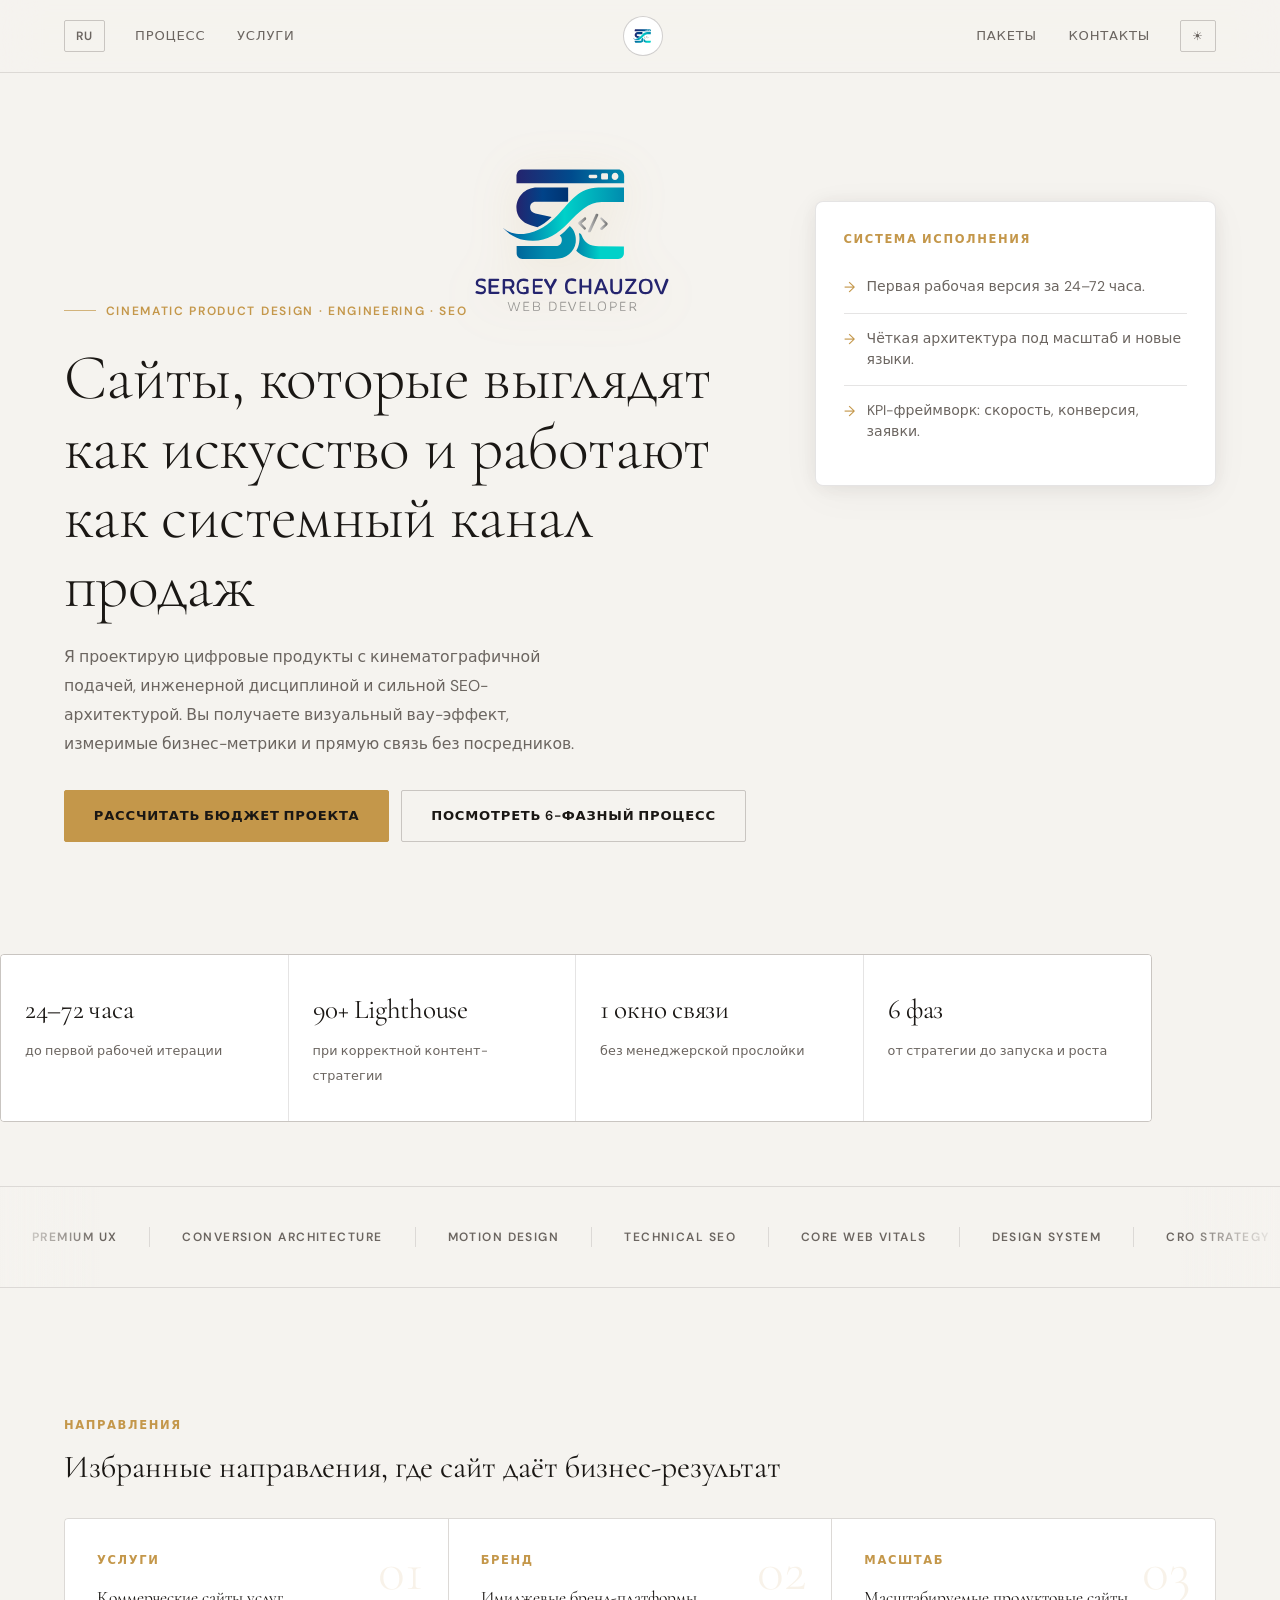
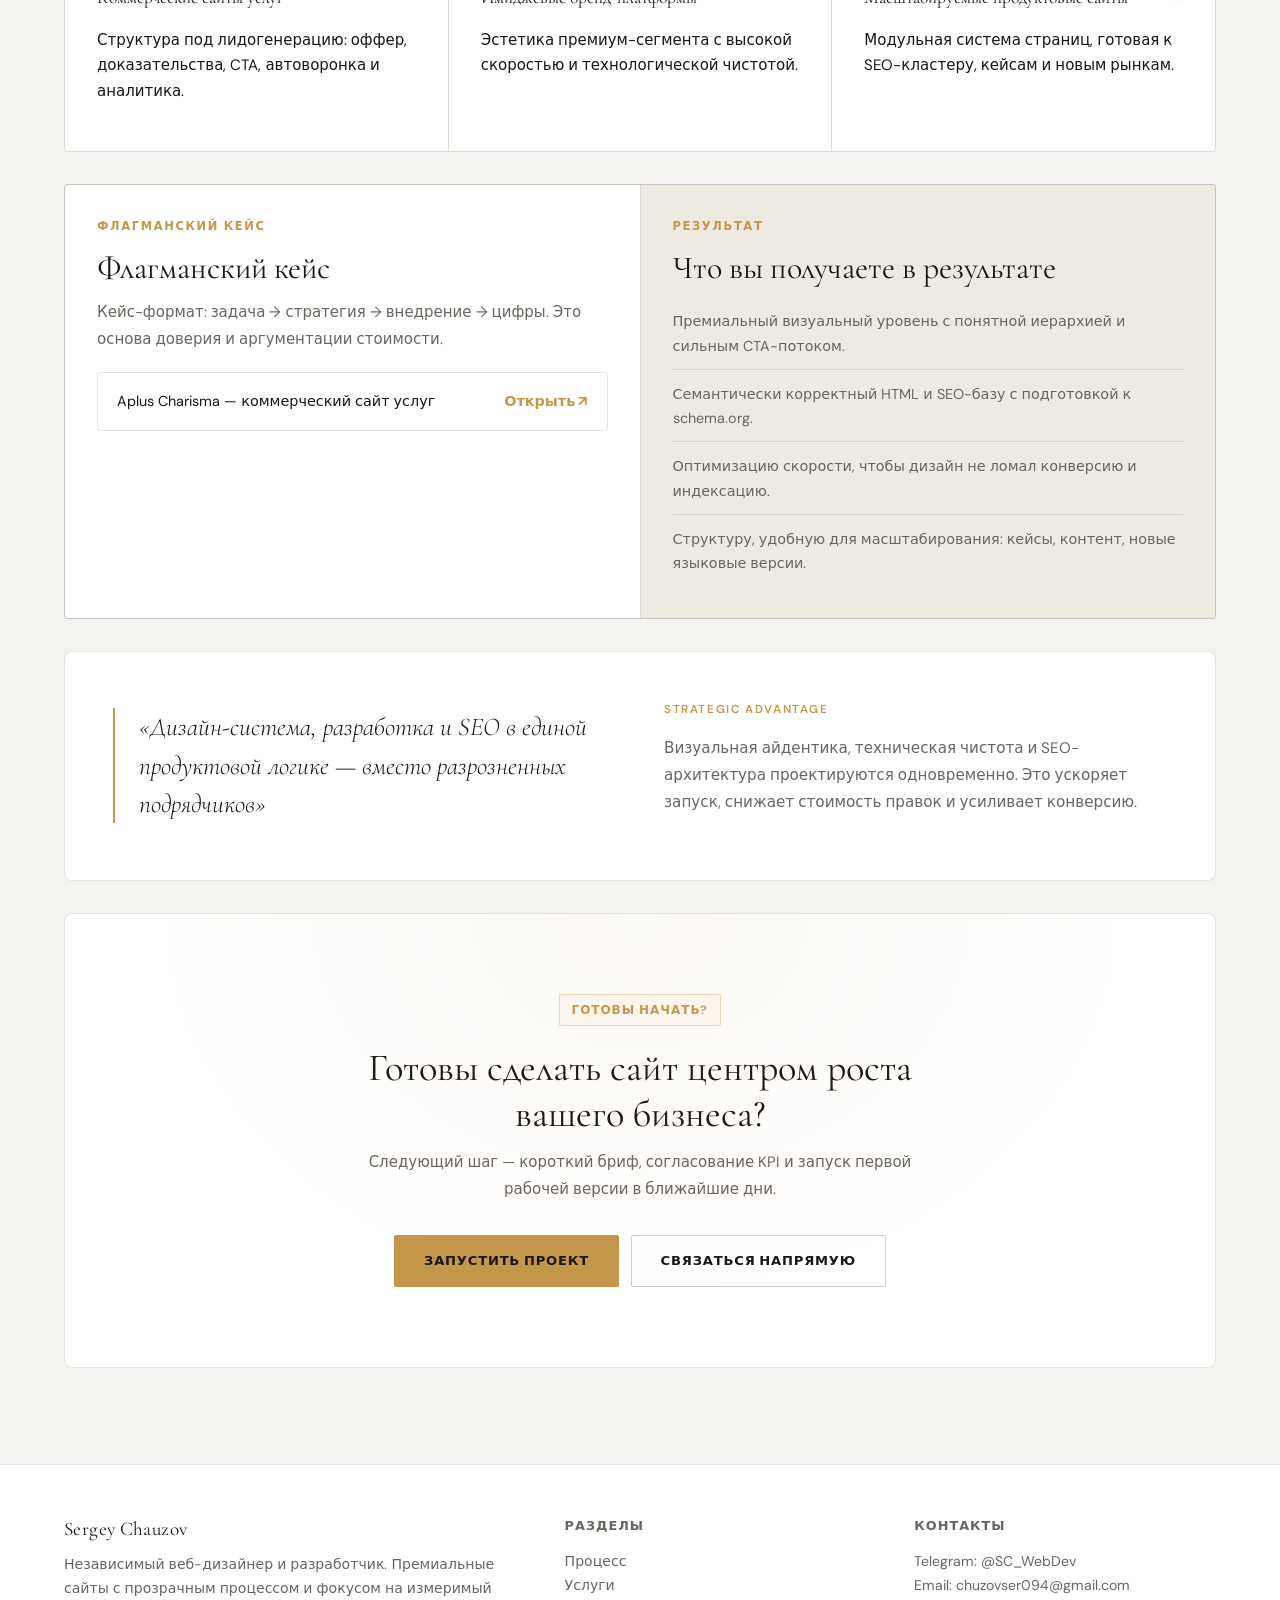
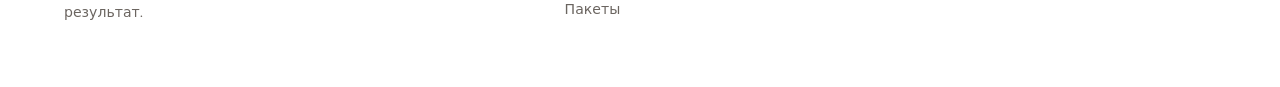
==== commit 69068a9f: "Add files via upload" ====
--- a/index.html
+++ b/index.html
@@ -19,6 +19,7 @@
 </head>
 <body>
   <a class="skip-link" href="#main-content">Перейти к контенту</a>
+
   <header class="header">
     <div class="container topbar">
       <button id="langToggle" class="control-btn" aria-label="Переключить язык">RU</button>
@@ -38,20 +39,22 @@
   </header>
 
   <main id="main-content">
+
+    <!-- HERO -->
     <section class="container hero hero-cinematic reveal">
       <div>
+        <p class="hero-overline">Cinematic Product Design · Engineering · SEO</p>
         <div class="hero-brand">
           <img src="logo.svg" class="hero-brandmark" alt="Sergey Chauzov full logo" />
-          <p id="heroBadge" class="badge">Cinematic Product Design • Engineering • SEO</p>
         </div>
-        <h1 id="heroTitle">Сайты, которые выглядят как искусство и работают как системный канал продаж</h1>
+        <h1 id="heroTitle">Сайты, которые выглядят как <em>искусство</em> и работают как системный канал продаж</h1>
         <p id="heroLead" class="lead">Я проектирую цифровые продукты с кинематографичной подачей, инженерной дисциплиной и сильной SEO-архитектурой. Вы получаете визуальный вау-эффект, измеримые бизнес-метрики и прямую связь без посредников.</p>
         <div class="cta-row">
-          <a id="ctaMain" class="btn btn-primary" href="pricing.html">Рассчитать бюджет проекта</a>
-          <a id="ctaProcess" class="btn" href="development.html">Посмотреть 6-фазный процесс</a>
+          <a id="ctaMain" class="btn btn-primary" href="pricing.html"><span class="btn-text">Рассчитать бюджет проекта</span></a>
+          <a id="ctaProcess" class="btn" href="development.html"><span class="btn-text">Посмотреть 6-фазный процесс</span></a>
         </div>
       </div>
-      <aside class="hero-panel card">
+      <aside class="panel-card hero-panel">
         <p id="heroPanelTitle" class="eyebrow">Execution Intelligence</p>
         <ul class="hero-checks">
           <li id="heroCheck1">Первая рабочая версия за 24–72 часа.</li>
@@ -61,6 +64,7 @@
       </aside>
     </section>
 
+    <!-- KPI -->
     <section class="container kpi-strip reveal">
       <div class="kpi"><strong id="kpi1v">24–72 часа</strong><span id="kpi1t">до первой рабочей итерации</span></div>
       <div class="kpi"><strong id="kpi2v">90+ Lighthouse</strong><span id="kpi2t">при корректной контент-стратегии</span></div>
@@ -68,11 +72,9 @@
       <div class="kpi"><strong id="kpi4v">6 фаз</strong><span id="kpi4t">от стратегии до запуска и роста</span></div>
     </section>
 
-
-    <section class="container marquee-shell reveal">
-      <p id="marqueeTitle" class="eyebrow">Trusted stack</p>
-      <p id="marqueeLead" class="section-lead">Подход и качество вдохновлены digital-практиками лидеров рынка.</p>
-      <div class="marquee" aria-label="Технологии и направления">
+    <!-- MARQUEE -->
+    <section class="marquee-shell reveal" aria-label="Технологии и направления">
+      <div class="marquee">
         <div class="marquee-track">
           <span>Premium UX</span><span>Conversion Architecture</span><span>Motion Design</span><span>Technical SEO</span><span>Core Web Vitals</span><span>Design System</span><span>CRO Strategy</span>
           <span>Premium UX</span><span>Conversion Architecture</span><span>Motion Design</span><span>Technical SEO</span><span>Core Web Vitals</span><span>Design System</span><span>CRO Strategy</span>
@@ -80,75 +82,111 @@
       </div>
     </section>
 
+    <!-- WORK DIRECTIONS -->
     <section class="container reveal">
-      <h2 id="workTitle" class="section-title">Избранные направления, где сайт даёт бизнес-результат</h2>
-      <div class="grid three">
-        <article class="card cinematic-card">
-          <p class="eyebrow" id="workCard1Tag">Services</p>
-          <h3 id="workCard1Title">Коммерческие сайты услуг</h3>
-          <p id="workCard1Text">Структура под лидогенерацию: оффер, доказательства, CTA, автоворонка и аналитика.</p>
+      <div class="section-header">
+        <div>
+          <p class="eyebrow">Направления</p>
+          <h2 id="workTitle" class="section-title" style="margin:0">Избранные направления, где сайт<br>даёт бизнес-результат</h2>
+        </div>
+      </div>
+      <div class="work-section">
+        <div class="grid three">
+          <article class="card cinematic-card">
+            <span class="card-number">01</span>
+            <p class="eyebrow" id="workCard1Tag">Services</p>
+            <h3 id="workCard1Title">Коммерческие сайты услуг</h3>
+            <p id="workCard1Text">Структура под лидогенерацию: оффер, доказательства, CTA, автоворонка и аналитика.</p>
+          </article>
+          <article class="card cinematic-card">
+            <span class="card-number">02</span>
+            <p class="eyebrow" id="workCard2Tag">Brand</p>
+            <h3 id="workCard2Title">Имиджевые бренд-платформы</h3>
+            <p id="workCard2Text">Эстетика премиум-сегмента с высокой скоростью и технологической чистотой.</p>
+          </article>
+          <article class="card cinematic-card">
+            <span class="card-number">03</span>
+            <p class="eyebrow" id="workCard3Tag">Scale</p>
+            <h3 id="workCard3Title">Масштабируемые продуктовые сайты</h3>
+            <p id="workCard3Text">Модульная система страниц, готовая к SEO-кластеру, кейсам и новым рынкам.</p>
+          </article>
+        </div>
+      </div>
+    </section>
+
+    <!-- CASE + RESULTS -->
+    <section class="container reveal">
+      <div class="grid two" style="border:1px solid var(--border);border-radius:var(--radius);overflow:hidden;margin-bottom:2rem;">
+        <article class="card">
+          <p class="eyebrow">Флагманский кейс</p>
+          <h2 id="caseTitle" class="section-title">Реальный проект — реальные метрики</h2>
+          <p id="caseLead" class="section-lead">Кейс-формат: задача → стратегия → внедрение → цифры. Это основа доверия и аргументации стоимости.</p>
+          <a class="showcase-link" href="https://aplus-charisma.ru/" target="_blank" rel="noopener noreferrer">
+            <span id="caseLinkLabel">Aplus Charisma — коммерческий сайт услуг</span>
+            <strong id="caseLinkCta">Открыть ↗</strong>
+          </a>
         </article>
-        <article class="card cinematic-card">
-          <p class="eyebrow" id="workCard2Tag">Brand</p>
-          <h3 id="workCard2Title">Имиджевые бренд-платформы</h3>
-          <p id="workCard2Text">Эстетика премиум-сегмента с высокой скоростью и технологической чистотой.</p>
-        </article>
-        <article class="card cinematic-card">
-          <p class="eyebrow" id="workCard3Tag">Scale</p>
-          <h3 id="workCard3Title">Масштабируемые продуктовые сайты</h3>
-          <p id="workCard3Text">Модульная система страниц, готовая к SEO-кластеру, кейсам и новым рынкам.</p>
+        <article class="card" style="background:var(--surface-2)">
+          <p class="eyebrow">Результат</p>
+          <h2 id="resultTitle" class="section-title">Что вы получаете</h2>
+          <ul style="padding-left:0;list-style:none;margin:0;display:flex;flex-direction:column;gap:.1rem;">
+            <li id="resultLi1" style="padding:.65rem 0;border-bottom:1px solid var(--border);font-size:.9rem;color:var(--muted);">→ Премиальный визуальный уровень с понятной иерархией и сильным CTA-потоком.</li>
+            <li id="resultLi2" style="padding:.65rem 0;border-bottom:1px solid var(--border);font-size:.9rem;color:var(--muted);">→ Семантически корректный HTML и SEO-базу с подготовкой к schema.org.</li>
+            <li id="resultLi3" style="padding:.65rem 0;border-bottom:1px solid var(--border);font-size:.9rem;color:var(--muted);">→ Оптимизацию скорости, чтобы дизайн не ломал конверсию и индексацию.</li>
+            <li id="resultLi4" style="padding:.65rem 0;font-size:.9rem;color:var(--muted);">→ Структуру, удобную для масштабирования: кейсы, контент, новые языковые версии.</li>
+          </ul>
         </article>
       </div>
     </section>
 
-    <section class="container grid two reveal">
-      <article class="card">
-        <h2 id="caseTitle" class="section-title">Флагманский кейс</h2>
-        <p id="caseLead" class="section-lead">Кейс-формат: задача → стратегия → внедрение → цифры. Это основа доверия и аргументации стоимости.</p>
-        <a class="showcase-link" href="https://aplus-charisma.ru/" target="_blank" rel="noopener noreferrer">
-          <span id="caseLinkLabel">Aplus Charisma — коммерческий сайт услуг</span><strong id="caseLinkCta">Открыть ↗</strong>
-        </a>
-      </article>
-      <article class="card">
-        <h2 id="resultTitle" class="section-title">Что вы получаете в результате</h2>
-        <ul>
-          <li id="resultLi1">Премиальный визуальный уровень с понятной иерархией и сильным CTA-потоком.</li>
-          <li id="resultLi2">Семантически корректный HTML и SEO-базу с подготовкой к schema.org.</li>
-          <li id="resultLi3">Оптимизацию скорости, чтобы дизайн не ломал конверсию и индексацию.</li>
-          <li id="resultLi4">Структуру, удобную для масштабирования: кейсы, контент, новые языковые версии.</li>
-        </ul>
-      </article>
+    <!-- ADVANTAGE -->
+    <section class="container reveal">
+      <div class="advantage-block">
+        <blockquote class="advantage-quote">
+          «Дизайн-система, разработка и SEO в единой продуктовой логике — вместо разрозненных подрядчиков»
+        </blockquote>
+        <div>
+          <p class="eyebrow">Strategic Advantage</p>
+          <p style="color:var(--muted);line-height:1.8;font-size:.95rem;">Визуальная айдентика, техническая чистота и SEO-архитектура проектируются одновременно. Это ускоряет запуск, снижает стоимость правок и усиливает конверсию.</p>
+        </div>
+      </div>
     </section>
 
-    <section class="container card reveal">
-      <p class="badge">Strategic Advantage</p>
-      <h2 class="section-title">Дизайн-система, разработка и SEO в одной связке</h2>
-      <p class="section-lead">Вместо разрозненных подрядчиков вы получаете единую продуктовую логику: визуальная айдентика, техническая чистота и SEO-архитектура проектируются одновременно. Это ускоряет запуск, снижает стоимость правок и усиливает конверсию.</p>
+    <!-- FINAL CTA -->
+    <section class="container">
+      <div class="final-cta reveal">
+        <p class="badge" style="margin:0 auto 1.2rem;display:inline-flex;">Готовы начать?</p>
+        <h2 id="finalTitle" class="section-title">Сделаем сайт центром роста вашего бизнеса</h2>
+        <p id="finalLead" class="section-lead">Следующий шаг — короткий бриф, согласование KPI и запуск первой рабочей версии в ближайшие дни.</p>
+        <div class="cta-row">
+          <a id="finalCta1" class="btn btn-primary" href="pricing.html"><span class="btn-text">Запустить проект</span></a>
+          <a id="finalCta2" class="btn" href="info.html"><span class="btn-text">Связаться напрямую</span></a>
+        </div>
+      </div>
     </section>
 
-    <section class="container card reveal">
-      <h2 id="finalTitle" class="section-title">Готовы сделать сайт центром роста вашего бизнеса?</h2>
-      <p id="finalLead" class="section-lead">Следующий шаг — короткий бриф, согласование KPI и запуск первой рабочей версии в ближайшие дни.</p>
-      <div class="cta-row">
-        <a id="finalCta1" class="btn btn-primary" href="pricing.html">Запустить проект</a>
-        <a id="finalCta2" class="btn" href="info.html">Связаться напрямую</a>
-      </div>
-    </section>
   </main>
 
   <footer class="site-footer">
     <div class="container footer-grid">
       <div>
-        <strong>Sergey Chauzov</strong>
+        <strong class="footer-brand">Sergey Chauzov</strong>
         <p id="footerLead" class="footer-meta">Независимый веб-дизайнер и разработчик. Премиальные сайты с прозрачным процессом и фокусом на измеримый результат.</p>
       </div>
       <div>
-        <strong id="footerSectionsTitle">Разделы</strong>
-        <p class="footer-meta"><a href="development.html">Процесс</a> · <a href="services.html">Услуги</a> · <a href="pricing.html">Пакеты</a></p>
+        <strong id="footerSectionsTitle" style="font-size:.8rem;letter-spacing:.08em;text-transform:uppercase;color:var(--muted);">Разделы</strong>
+        <p class="footer-meta" style="margin-top:.75rem;">
+          <a href="development.html">Процесс</a><br/>
+          <a href="services.html">Услуги</a><br/>
+          <a href="pricing.html">Пакеты</a>
+        </p>
       </div>
       <div>
-        <strong id="footerContactTitle">Контакты</strong>
-        <p class="footer-meta">Telegram: <a href="https://t.me/SC_WebDev" target="_blank" rel="noopener noreferrer">@SC_WebDev</a><br />Email: <a href="mailto:chuzovser094@gmail.com">chuzovser094@gmail.com</a></p>
+        <strong id="footerContactTitle" style="font-size:.8rem;letter-spacing:.08em;text-transform:uppercase;color:var(--muted);">Контакты</strong>
+        <p class="footer-meta" style="margin-top:.75rem;">
+          Telegram: <a href="https://t.me/SC_WebDev" target="_blank" rel="noopener noreferrer">@SC_WebDev</a><br/>
+          Email: <a href="mailto:chuzovser094@gmail.com">chuzovser094@gmail.com</a>
+        </p>
       </div>
     </div>
   </footer>
--- a/styles.css
+++ b/styles.css
@@ -1,199 +1,372 @@
-@import url('https://fonts.googleapis.com/css2?family=Manrope:wght@400;500;600;700;800&display=swap');
+@import url('https://fonts.googleapis.com/css2?family=Cormorant+Garamond:ital,wght@0,300;0,400;0,500;0,600;1,300;1,400&family=DM+Sans:wght@300;400;500;600;700&display=swap');
 
 :root {
-  --bg: #f3f5fb;
+  --bg: #f5f3ef;
   --surface: #ffffff;
-  --surface-2: #edf2ff;
-  --text: #0f162b;
-  --muted: #5f6a86;
-  --accent: #3e63ff;
-  --accent-2: #7a8fff;
-  --gold: #c7a05f;
-  --border: #dce3f4;
-  --radius: 20px;
-  --radius-lg: 28px;
-  --shadow: 0 18px 55px rgba(17, 32, 77, 0.12);
-  --ring: 0 0 0 3px color-mix(in oklab, var(--accent), transparent 76%);
+  --surface-2: #eeeae2;
+  --surface-3: #e6e1d6;
+  --text: #1a1714;
+  --muted: #6b6560;
+  --accent: #2d2520;
+  --accent-2: #8b5e3c;
+  --gold: #c4974a;
+  --gold-2: #e8c17a;
+  --border: rgba(45,37,32,0.12);
+  --border-strong: rgba(45,37,32,0.22);
+  --radius: 4px;
+  --radius-lg: 8px;
+  --shadow: 0 2px 20px rgba(45,37,32,0.08), 0 8px 40px rgba(45,37,32,0.04);
+  --shadow-lg: 0 8px 60px rgba(45,37,32,0.14), 0 2px 20px rgba(45,37,32,0.08);
+  --ring: 0 0 0 2px rgba(196,151,74,0.4);
+  --font-display: 'Cormorant Garamond', Georgia, serif;
+  --font-body: 'DM Sans', system-ui, sans-serif;
+  --transition: 0.4s cubic-bezier(0.25, 0.46, 0.45, 0.94);
 }
 
 body.dark {
-  --bg: #070b14;
-  --surface: #121a2c;
-  --surface-2: #1a2539;
-  --text: #f1f6ff;
-  --muted: #abb7cd;
-  --accent: #5b82ff;
-  --accent-2: #88a3ff;
-  --gold: #dfbd79;
-  --border: #273753;
-  --shadow: 0 25px 65px rgba(0, 0, 0, 0.4);
+  --bg: #0e0c0a;
+  --surface: #161310;
+  --surface-2: #1e1a16;
+  --surface-3: #252018;
+  --text: #f0ebe3;
+  --muted: #9b9288;
+  --accent: #f0ebe3;
+  --accent-2: #c4974a;
+  --gold: #c4974a;
+  --gold-2: #e8c17a;
+  --border: rgba(240,235,227,0.1);
+  --border-strong: rgba(240,235,227,0.18);
+  --shadow: 0 2px 20px rgba(0,0,0,0.3), 0 8px 40px rgba(0,0,0,0.2);
+  --shadow-lg: 0 8px 60px rgba(0,0,0,0.4), 0 2px 20px rgba(0,0,0,0.2);
 }
 
 * { box-sizing: border-box; }
 html { scroll-behavior: smooth; }
 body {
   margin: 0;
-  font-family: Manrope, sans-serif;
+  font-family: var(--font-body);
   color: var(--text);
-  background:
-    radial-gradient(circle at 90% -12%, color-mix(in oklab, var(--accent), transparent 76%), transparent 40%),
-    radial-gradient(circle at -8% -5%, color-mix(in oklab, var(--gold), transparent 87%), transparent 45%),
-    radial-gradient(circle at 50% 110%, color-mix(in oklab, var(--accent-2), transparent 90%), transparent 50%),
-    var(--bg);
-  line-height: 1.65;
-}
-
-body::before {
-  content: '';
-  position: fixed;
-  inset: -20vh -20vw;
-  z-index: -2;
-  background: conic-gradient(from 0deg, color-mix(in oklab, var(--accent), transparent 92%), transparent, color-mix(in oklab, var(--gold), transparent 93%), transparent);
-  animation: spinBg 28s linear infinite;
-  pointer-events: none;
-}
-
-.container { width: min(1180px, 92%); margin: 0 auto; }
-main { padding-bottom: 3rem; }
-.skip-link { position: absolute; left: -9999px; top: 10px; padding: .55rem .8rem; border-radius: 8px; background: var(--surface); border: 1px solid var(--border); }
+  background: var(--bg);
+  line-height: 1.7;
+  font-size: 15px;
+  -webkit-font-smoothing: antialiased;
+}
+
+.container { width: min(1160px, 90%); margin: 0 auto; }
+main { padding-bottom: 6rem; }
+.skip-link { position: absolute; left: -9999px; top: 10px; padding: .55rem .8rem; border-radius: 4px; background: var(--surface); border: 1px solid var(--border); z-index: 9999; }
 .skip-link:focus { left: 10px; z-index: 100; }
 
 .scroll-progress {
-  position: fixed;
-  inset: 0 auto auto 0;
-  width: 0;
-  height: 3px;
-  background: linear-gradient(90deg, var(--accent), var(--gold));
-  z-index: 90;
-}
-
+  position: fixed; inset: 0 auto auto 0; width: 0; height: 2px;
+  background: linear-gradient(90deg, var(--gold), var(--gold-2)); z-index: 90;
+}
+
+/* HEADER */
 .header {
-  position: sticky;
-  top: 0;
-  z-index: 40;
-  backdrop-filter: blur(14px);
-  background: color-mix(in oklab, var(--bg), transparent 15%);
+  position: sticky; top: 0; z-index: 40;
+  backdrop-filter: blur(20px) saturate(180%);
+  -webkit-backdrop-filter: blur(20px) saturate(180%);
+  background: color-mix(in srgb, var(--bg) 85%, transparent);
   border-bottom: 1px solid var(--border);
 }
-.topbar { display: grid; grid-template-columns: auto 1fr auto 1fr auto; gap: .75rem; align-items: center; padding: .72rem 0; }
-.nav { display: flex; gap: .45rem; flex-wrap: wrap; }
+
+.topbar { display: grid; grid-template-columns: auto 1fr auto 1fr auto; gap: 1rem; align-items: center; padding: 1rem 0; }
+.nav { display: flex; gap: .25rem; flex-wrap: wrap; }
 .nav:last-of-type { justify-content: flex-end; }
-.nav-link { text-decoration: none; color: var(--muted); border: 1px solid transparent; border-radius: 999px; padding: .36rem .72rem; font-weight: 700; transition: .25s ease; }
-.nav-link:hover,.nav-link.active { color: var(--text); border-color: var(--border); background: color-mix(in oklab, var(--accent), transparent 88%); }
-.nav-link:focus-visible,.btn:focus-visible,.control-btn:focus-visible { outline: none; box-shadow: var(--ring); }
+
+.nav-link {
+  text-decoration: none; color: var(--muted); border: 1px solid transparent;
+  border-radius: 2px; padding: .4rem .8rem; font-weight: 500;
+  font-size: .82rem; letter-spacing: .06em; text-transform: uppercase;
+  transition: var(--transition); position: relative;
+}
+.nav-link::after {
+  content: ''; position: absolute; bottom: 3px; left: .8rem; right: .8rem;
+  height: 1px; background: var(--gold); transform: scaleX(0);
+  transition: transform .3s ease; transform-origin: right;
+}
+.nav-link:hover { color: var(--text); }
+.nav-link:hover::after { transform: scaleX(1); transform-origin: left; }
+.nav-link.active { color: var(--text); }
+.nav-link.active::after { transform: scaleX(1); }
+.nav-link:focus-visible, .btn:focus-visible, .control-btn:focus-visible { outline: none; box-shadow: var(--ring); }
+
 .center-logo { display: grid; place-items: center; }
-.small-logo { width: 44px; height: 44px; border-radius: 50%; border: 1px solid var(--border); box-shadow: var(--shadow); background: var(--surface); }
-.control-btn { border: 1px solid var(--border); border-radius: .75rem; background: var(--surface); color: var(--text); font-weight: 700; padding: .42rem .62rem; cursor: pointer; }
-
-.hero { padding: 4rem 0 1.2rem; }
-.hero-cinematic { display: grid; grid-template-columns: 1.3fr .8fr; gap: 1rem; align-items: start; }
-.hero-brand { display: inline-flex; align-items: center; gap: .85rem; margin-bottom: .95rem; padding: .55rem .8rem; border-radius: 14px; border: 1px solid var(--border); background: color-mix(in oklab, var(--surface), var(--accent) 6%); }
-.hero-brandmark { width: min(230px, 46vw); filter: drop-shadow(0 16px 30px rgba(49, 84, 255, .28)); }
-.hero-panel { position: relative; overflow: hidden; }
-.hero-panel::after { content: ''; position: absolute; right: -30%; bottom: -70%; width: 240px; aspect-ratio: 1; border-radius: 50%; background: radial-gradient(circle, color-mix(in oklab, var(--accent), transparent 72%), transparent 70%); }
-.hero-checks { margin: 0; padding-left: 1rem; }
-.hero-checks li + li { margin-top: .45rem; }
-
-.badge { display: inline-block; color: var(--accent); border: 1px solid color-mix(in oklab, var(--accent), transparent 72%); background: color-mix(in oklab, var(--accent), transparent 93%); border-radius: 999px; padding: .25rem .74rem; font-weight: 700; }
-.eyebrow { margin: 0 0 .55rem; font-size: .8rem; letter-spacing: .12em; text-transform: uppercase; color: var(--gold); font-weight: 700; }
-h1 { margin: .7rem 0 1rem; line-height: 1.04; font-size: clamp(2rem, 4.2vw, 4rem); max-width: 980px; }
-h2 { line-height: 1.18; }
-.lead { max-width: 840px; color: var(--muted); font-size: 1.05rem; }
-.section-title { margin: 0 0 .85rem; font-size: clamp(1.45rem, 2.5vw, 2.2rem); }
-.section-lead { margin: 0 0 .95rem; color: var(--muted); max-width: 790px; }
-
-.kpi-strip { margin-top: 1rem; display: grid; grid-template-columns: repeat(4, minmax(0, 1fr)); gap: .78rem; }
-.kpi { padding: .9rem; border-radius: 14px; border: 1px solid var(--border); background: color-mix(in oklab, var(--surface), var(--accent) 3%); }
-.kpi strong { display: block; font-size: 1.2rem; }
-
-.marquee-shell { padding: 1.4rem 0 .4rem; }
-.marquee { overflow: hidden; border: 1px solid var(--border); border-radius: 14px; background: color-mix(in oklab, var(--surface), var(--accent) 3%); }
-.marquee-track { display: flex; gap: .6rem; width: max-content; padding: .65rem; animation: marquee 28s linear infinite; }
-.marquee-track span { border: 1px solid var(--border); border-radius: 999px; padding: .35rem .78rem; background: var(--surface); font-weight: 700; white-space: nowrap; }
-
-.grid { display: grid; gap: 1rem; padding: 1.25rem 0 1.9rem; }
+.small-logo { width: 40px; height: 40px; border-radius: 50%; border: 1px solid var(--border-strong); background: var(--surface); padding: 4px; transition: var(--transition); }
+.small-logo:hover { border-color: var(--gold); }
+
+.control-btn {
+  border: 1px solid var(--border-strong); border-radius: 2px; background: transparent;
+  color: var(--muted); font-weight: 600; font-size: .75rem; letter-spacing: .08em;
+  text-transform: uppercase; padding: .42rem .7rem; cursor: pointer;
+  transition: var(--transition); font-family: var(--font-body);
+}
+.control-btn:hover { color: var(--text); border-color: var(--border-strong); }
+
+/* HERO */
+.hero { padding: 6rem 0 3rem; }
+.hero-cinematic { display: grid; grid-template-columns: 1.4fr .8fr; gap: 3rem; align-items: start; }
+
+.hero-overline {
+  display: inline-flex; align-items: center; gap: .6rem; font-size: .75rem;
+  font-weight: 600; letter-spacing: .14em; text-transform: uppercase;
+  color: var(--gold); margin-bottom: 1.4rem;
+}
+.hero-overline::before { content: ''; display: block; width: 32px; height: 1px; background: var(--gold); opacity: .7; }
+
+h1 {
+  margin: 0 0 1.4rem; font-family: var(--font-display); font-weight: 300;
+  line-height: 1.08; font-size: clamp(2.8rem, 5vw, 5rem); letter-spacing: -.01em;
+  max-width: 680px;
+}
+h1 em { font-style: italic; color: var(--gold); }
+
+h2 { font-family: var(--font-display); font-weight: 400; line-height: 1.2; font-size: clamp(1.6rem, 2.8vw, 2.4rem); }
+h3 { font-family: var(--font-display); font-weight: 400; }
+
+.lead { max-width: 540px; color: var(--muted); font-size: .98rem; line-height: 1.85; margin-bottom: 2rem; }
+.hero-panel { position: relative; margin-top: 2rem; }
+.hero-brand { display: inline-flex; align-items: center; gap: .75rem; margin-bottom: 1.4rem; }
+.hero-brandmark { width: min(200px, 40vw); filter: drop-shadow(0 8px 24px rgba(196,151,74,.15)); }
+
+.badge {
+  display: inline-flex; align-items: center; gap: .5rem; color: var(--gold);
+  border: 1px solid rgba(196,151,74,.3); background: rgba(196,151,74,.06);
+  border-radius: 2px; padding: .3rem .7rem; font-weight: 600;
+  font-size: .75rem; letter-spacing: .08em; text-transform: uppercase;
+}
+
+.eyebrow { margin: 0 0 .75rem; font-size: .72rem; letter-spacing: .14em; text-transform: uppercase; color: var(--gold); font-weight: 600; }
+
+.section-title { margin: 0 0 1rem; font-family: var(--font-display); font-size: clamp(1.5rem, 2.5vw, 2.2rem); font-weight: 400; line-height: 1.2; }
+.section-lead { margin: 0 0 1.2rem; color: var(--muted); max-width: 600px; line-height: 1.8; }
+
+/* BUTTONS */
+.cta-row { display: flex; flex-wrap: wrap; gap: .75rem; margin-top: 1.5rem; }
+.btn {
+  text-decoration: none; border: 1px solid var(--border-strong); border-radius: 2px;
+  padding: .85rem 1.8rem; color: var(--text); font-weight: 600; font-size: .82rem;
+  letter-spacing: .06em; text-transform: uppercase; transition: var(--transition);
+  position: relative; overflow: hidden; display: inline-block;
+}
+.btn::before {
+  content: ''; position: absolute; inset: 0; background: var(--text);
+  transform: translateY(101%); transition: transform .35s cubic-bezier(0.25, 0.46, 0.45, 0.94);
+}
+.btn:hover { color: var(--bg); border-color: var(--text); }
+.btn:hover::before { transform: translateY(0); }
+.btn span, .btn-text { position: relative; z-index: 1; }
+.btn-primary { border-color: var(--gold); background: var(--gold); color: #1a1714; }
+.btn-primary::before { background: #1a1714; }
+.btn-primary:hover { color: var(--gold-2); }
+
+/* KPI STRIP */
+.kpi-strip {
+  margin: 4rem 0; display: grid; grid-template-columns: repeat(4, minmax(0, 1fr));
+  border: 1px solid var(--border-strong); border-radius: var(--radius); overflow: hidden; gap: 0;
+}
+.kpi {
+  padding: 2rem 1.5rem; border-right: 1px solid var(--border);
+  background: var(--surface); transition: var(--transition); position: relative;
+}
+.kpi:last-child { border-right: none; }
+.kpi::after {
+  content: ''; position: absolute; bottom: 0; left: 0; right: 0; height: 2px;
+  background: linear-gradient(90deg, var(--gold), var(--gold-2));
+  transform: scaleX(0); transition: transform .4s ease; transform-origin: left;
+}
+.kpi:hover::after { transform: scaleX(1); }
+.kpi strong {
+  display: block; font-family: var(--font-display); font-size: 1.7rem;
+  font-weight: 400; letter-spacing: -.01em; color: var(--text); margin-bottom: .3rem;
+}
+.kpi span { font-size: .8rem; color: var(--muted); letter-spacing: .01em; }
+
+/* MARQUEE */
+.marquee-shell {
+  padding: 2.5rem 0; border-top: 1px solid var(--border); border-bottom: 1px solid var(--border);
+  margin: 2rem 0 4rem; overflow: hidden; position: relative;
+}
+.marquee-shell::before, .marquee-shell::after {
+  content: ''; position: absolute; top: 0; bottom: 0; width: 100px; z-index: 2;
+}
+.marquee-shell::before { left: 0; background: linear-gradient(to right, var(--bg), transparent); }
+.marquee-shell::after { right: 0; background: linear-gradient(to left, var(--bg), transparent); }
+.marquee { overflow: hidden; }
+.marquee-track {
+  display: flex; gap: 0; width: max-content;
+  animation: marquee 35s linear infinite; align-items: center;
+}
+.marquee-track span {
+  font-size: .75rem; font-weight: 600; letter-spacing: .12em; text-transform: uppercase;
+  color: var(--muted); white-space: nowrap; padding: 0 2rem;
+  border-right: 1px solid var(--border);
+}
+.marquee-track span:last-child { border-right: none; }
+
+/* GRID */
+.grid { display: grid; gap: 1px; background: var(--border); }
 .grid.two { grid-template-columns: repeat(2, minmax(0, 1fr)); }
 .grid.three { grid-template-columns: repeat(3, minmax(0, 1fr)); }
 .grid.one { grid-template-columns: 1fr; }
-.roadmap { display: grid; grid-template-columns: repeat(5, minmax(0, 1fr)); gap: .75rem; padding-bottom: 2rem; }
-
+.section-gap { padding: 4rem 0; }
+
+/* CARDS */
 .card {
-  background: linear-gradient(170deg, color-mix(in oklab, var(--surface), transparent 7%), var(--surface));
-  border: 1px solid var(--border);
-  border-radius: var(--radius);
-  padding: 1.1rem;
-  box-shadow: var(--shadow);
-  transition: transform .32s ease, border-color .32s ease, box-shadow .32s ease;
-}
-.card:hover { transform: translateY(-2px); border-color: color-mix(in oklab, var(--accent), var(--border) 60%); }
-.cinematic-card { position: relative; overflow: hidden; }
-.cinematic-card::before { content: ''; position: absolute; inset: -35% -30% auto auto; width: 170px; aspect-ratio: 1; border-radius: 50%; background: radial-gradient(circle, color-mix(in oklab, var(--accent), transparent 77%), transparent 72%); }
-.card h2,.card h3 { margin-top: .2rem; margin-bottom: .65rem; }
-
-.cta-row { display: flex; flex-wrap: wrap; gap: .62rem; margin-top: 1.1rem; }
-.btn { text-decoration: none; border: 1px solid var(--border); border-radius: .9rem; padding: .66rem .98rem; color: var(--text); font-weight: 700; transition: .22s ease; }
-.btn:hover { transform: translateY(-1px); box-shadow: 0 10px 28px color-mix(in oklab, var(--accent), transparent 80%); }
-.btn-primary { border-color: transparent; color: #fff; background: linear-gradient(115deg, var(--accent), var(--accent-2)); }
-
-.showcase-link { display: flex; justify-content: space-between; gap: .75rem; text-decoration: none; border: 1px solid var(--border); border-radius: .85rem; padding: .75rem .84rem; color: var(--text); margin-top: .8rem; }
-
-.pricing-card.featured { outline: 2px solid color-mix(in oklab, var(--accent), transparent 34%); }
-.price { margin: .35rem 0; font-size: 1.25rem; }
-.estimator-shell { padding: 1.3rem; background: linear-gradient(145deg, color-mix(in oklab, var(--surface), var(--accent) 7%), var(--surface)); }
+  background: var(--surface); padding: 2rem; transition: var(--transition);
+  position: relative; overflow: hidden;
+}
+.card-bordered { border: 1px solid var(--border); border-radius: var(--radius); box-shadow: var(--shadow); }
+.card::after {
+  content: ''; position: absolute; top: 0; left: 0; right: 0; height: 2px;
+  background: linear-gradient(90deg, var(--gold), var(--gold-2));
+  transform: scaleX(0); transition: transform .5s ease;
+}
+.card:hover::after { transform: scaleX(1); }
+.cinematic-card { position: relative; }
+.card-number {
+  position: absolute; top: 1.5rem; right: 1.5rem; font-family: var(--font-display);
+  font-size: 3.5rem; font-weight: 300; color: rgba(196,151,74,.12); line-height: 1;
+  transition: var(--transition);
+}
+.cinematic-card:hover .card-number { color: rgba(196,151,74,.22); }
+.card h2, .card h3 { margin-top: .2rem; margin-bottom: .75rem; }
+
+/* WORK SECTION */
+.work-section { margin: 0 0 2rem; border: 1px solid var(--border); border-radius: var(--radius); overflow: hidden; }
+
+/* SHOWCASE LINK */
+.showcase-link {
+  display: flex; justify-content: space-between; align-items: center;
+  gap: .75rem; text-decoration: none; border: 1px solid var(--border);
+  border-radius: var(--radius); padding: 1rem 1.2rem; color: var(--text);
+  margin-top: 1rem; transition: var(--transition); font-size: .9rem;
+}
+.showcase-link:hover { border-color: var(--gold); background: rgba(196,151,74,.04); }
+.showcase-link strong { color: var(--gold); }
+
+/* HERO CHECKS */
+.hero-checks { margin: 0; padding: 0; list-style: none; display: flex; flex-direction: column; }
+.hero-checks li {
+  display: flex; align-items: flex-start; gap: .75rem;
+  padding: .9rem 0; border-bottom: 1px solid var(--border);
+  font-size: .88rem; color: var(--muted); line-height: 1.5;
+}
+.hero-checks li:last-child { border-bottom: none; }
+.hero-checks li::before { content: '→'; color: var(--gold); font-size: .9rem; flex-shrink: 0; margin-top: .05rem; }
+
+/* PANEL CARD */
+.panel-card {
+  background: var(--surface); border: 1px solid var(--border); border-radius: var(--radius-lg);
+  padding: 1.75rem; box-shadow: var(--shadow); position: sticky; top: 5rem;
+}
+
+/* SECTION HEADER */
+.section-header { display: flex; align-items: flex-start; justify-content: space-between; gap: 2rem; padding: 4rem 0 2rem; }
+
+/* ADVANTAGE BLOCK */
+.advantage-block {
+  background: var(--surface); border: 1px solid var(--border); border-radius: var(--radius-lg);
+  padding: 3rem; display: grid; grid-template-columns: 1fr 1fr; gap: 3rem;
+  align-items: center; margin: 2rem 0;
+}
+.advantage-quote {
+  font-family: var(--font-display); font-size: clamp(1.3rem, 2vw, 1.8rem);
+  font-weight: 300; font-style: italic; line-height: 1.5;
+  border-left: 2px solid var(--gold); padding-left: 1.5rem; margin: 0;
+}
+
+/* FINAL CTA */
+.final-cta {
+  text-align: center; padding: 5rem 2rem; background: var(--surface);
+  border: 1px solid var(--border); border-radius: var(--radius-lg);
+  margin: 2rem 0 0; position: relative; overflow: hidden;
+}
+.final-cta::before {
+  content: ''; position: absolute; inset: 0;
+  background: radial-gradient(ellipse at center top, rgba(196,151,74,.06) 0%, transparent 60%);
+  pointer-events: none;
+}
+.final-cta .section-title { font-size: clamp(1.8rem, 3vw, 3rem); max-width: 600px; margin: 0 auto .75rem; }
+.final-cta .section-lead { margin: 0 auto 2rem; }
+.final-cta .cta-row { justify-content: center; }
+
+/* FOOTER */
+.site-footer { border-top: 1px solid var(--border); padding: 3rem 0; background: var(--surface); }
+.footer-grid { display: grid; grid-template-columns: 1.5fr 1fr 1fr; gap: 3rem; }
+.footer-grid a { color: var(--muted); text-decoration: none; transition: color .2s ease; }
+.footer-grid a:hover { color: var(--gold); }
+.footer-meta { margin-top: .5rem; font-size: .88rem; color: var(--muted); line-height: 1.7; }
+.footer-brand { font-family: var(--font-display); font-size: 1.2rem; font-weight: 400; letter-spacing: .02em; }
+.legal { margin-top: .6rem; font-size: .88rem; color: var(--muted); }
+
+/* REVEAL */
+.reveal { opacity: 0; transform: translateY(20px); transition: opacity .8s ease, transform .8s ease; }
+.reveal.in-view { opacity: 1; transform: translateY(0); }
+
+/* PRICING */
+.pricing-card.featured { border: 1px solid rgba(196,151,74,.4); background: linear-gradient(145deg, rgba(196,151,74,.04), var(--surface)); }
+.price { font-family: var(--font-display); font-size: 1.8rem; font-weight: 300; margin: .5rem 0; }
+.estimator-shell { padding: 2rem; }
 .premium-estimator { border-radius: var(--radius-lg); }
-.estimator-head { margin-bottom: .8rem; }
-.estimator-grid { display: grid; grid-template-columns: 1.35fr .9fr; gap: 1rem; }
-.estimator-form label { font-weight: 600; }
+.estimator-head { margin-bottom: 1rem; }
+.estimator-grid { display: grid; grid-template-columns: 1.35fr .9fr; gap: 1.5rem; }
+.estimator-form label { font-weight: 600; font-size: .88rem; }
 .type-cards { display: grid; grid-template-columns: repeat(3, minmax(0, 1fr)); gap: .5rem; margin-top: .8rem; }
-.type-card { border: 1px solid var(--border); border-radius: .8rem; padding: .56rem; background: color-mix(in oklab, var(--surface), var(--accent) 2%); cursor: pointer; }
-.type-card.active { border-color: var(--accent); box-shadow: 0 0 0 2px color-mix(in oklab, var(--accent), transparent 78%); }
+.type-card { border: 1px solid var(--border); border-radius: var(--radius); padding: .75rem; background: var(--surface); cursor: pointer; transition: var(--transition); }
+.type-card.active { border-color: var(--gold); background: rgba(196,151,74,.05); }
 .type-card input { display: none; }
-.type-card span { display: block; margin-top: .22rem; font-size: .83rem; color: var(--muted); }
+.type-card span { display: block; margin-top: .22rem; font-size: .82rem; color: var(--muted); }
 .range-label { display: flex; gap: .5rem; }
-.addon-grid { display: grid; grid-template-columns: repeat(2, minmax(0, 1fr)); gap: .36rem .65rem; margin-top: .55rem; }
+.addon-grid { display: grid; grid-template-columns: repeat(2, minmax(0, 1fr)); gap: .5rem; margin-top: .75rem; }
 .addon-item { display: block; margin: .3rem 0; }
-.calc-select,input[type="range"],input[readonly] { width: 100%; border: 1px solid var(--border); border-radius: .7rem; background: var(--surface); color: var(--text); padding: .55rem .62rem; }
-input[type="range"] { padding: 0; accent-color: var(--accent); }
+.calc-select, input[type="range"], input[readonly] { width: 100%; border: 1px solid var(--border); border-radius: var(--radius); background: var(--surface); color: var(--text); padding: .6rem .75rem; font-family: var(--font-body); }
+input[type="range"] { padding: 0; accent-color: var(--gold); }
 input[readonly] { font-weight: 700; text-align: center; }
-.calc-select { font-weight: 600; margin: .35rem 0 .8rem; }
-.estimator-summary { border: 1px solid var(--border); border-radius: 15px; padding: .92rem; background: color-mix(in oklab, var(--surface), var(--accent) 4%); display: flex; flex-direction: column; gap: .25rem; }
-.estimate { margin: .2rem 0 .4rem; font-size: 1.25rem; }
-.estimate-breakdown { margin: .65rem 0 1rem; padding-left: 1rem; color: var(--muted); }
-.complexity-bar { height: .5rem; border-radius: 999px; background: color-mix(in oklab, var(--muted), transparent 72%); overflow: hidden; }
-.complexity-bar span { display: block; height: 100%; width: 20%; border-radius: inherit; background: linear-gradient(90deg, var(--accent), var(--gold)); transition: width .45s ease; }
-
-.site-footer { border-top: 1px solid var(--border); margin-top: 1rem; padding: 1.2rem 0 1.8rem; background: linear-gradient(180deg, transparent, color-mix(in oklab, var(--surface), transparent 24%)); }
-.footer-grid { display: grid; grid-template-columns: 1.5fr 1fr 1fr; gap: 1rem; }
-.footer-grid a { color: var(--text); text-decoration: none; }
-.footer-meta,.legal { color: var(--muted); }
-.footer-meta { margin-top: .5rem; font-size: .94rem; }
-.legal { margin-top: .6rem; font-size: .95rem; }
-
-.reveal { opacity: 0; transform: translateY(16px); transition: opacity .7s ease, transform .7s ease; }
-.reveal.in-view { opacity: 1; transform: translateY(0); }
-
+.calc-select { font-weight: 500; margin: .4rem 0 .8rem; }
+.estimator-summary { border: 1px solid var(--border); border-radius: var(--radius); padding: 1.2rem; background: var(--surface-2); display: flex; flex-direction: column; gap: .3rem; }
+.estimate { margin: .25rem 0 .5rem; font-family: var(--font-display); font-size: 1.6rem; font-weight: 300; }
+.estimate-breakdown { margin: .65rem 0 1rem; padding-left: 1rem; color: var(--muted); font-size: .88rem; }
+.complexity-bar { height: 3px; border-radius: 999px; background: var(--border); overflow: hidden; margin-top: .4rem; }
+.complexity-bar span { display: block; height: 100%; width: 20%; border-radius: inherit; background: linear-gradient(90deg, var(--gold), var(--gold-2)); transition: width .45s ease; }
+
+/* ROADMAP */
+.roadmap { display: grid; grid-template-columns: repeat(5, minmax(0, 1fr)); gap: 0; background: var(--border); border: 1px solid var(--border); border-radius: var(--radius); overflow: hidden; margin-bottom: 2rem; }
+.roadmap .card { border-radius: 0; border: none; box-shadow: none; }
+
+/* KEYFRAMES */
+@keyframes marquee { to { transform: translateX(-50%); } }
+@keyframes fadeUp { from { opacity: 0; transform: translateY(24px); } to { opacity: 1; transform: translateY(0); } }
+.hero-cinematic > div { animation: fadeUp .9s ease forwards; }
+.hero-panel { animation: fadeUp 1.1s .15s ease both; }
+
+/* NAV */
 .nav-wrap { display: flex; align-items: center; justify-content: space-between; gap: 1rem; padding: .75rem 0; }
-.brand { color: var(--text); text-decoration: none; font-weight: 800; }
+.brand { color: var(--text); text-decoration: none; font-family: var(--font-display); font-size: 1.1rem; font-weight: 400; }
 .header-right { display: flex; align-items: center; gap: .6rem; }
 
-@keyframes spinBg { to { transform: rotate(1turn); } }
-@keyframes marquee { to { transform: translateX(-50%); } }
-
+/* RESPONSIVE */
 @media (max-width: 980px) {
   .topbar { grid-template-columns: 1fr auto 1fr; }
   .topbar .nav { grid-column: 1 / -1; justify-content: center; }
   .nav:last-of-type { justify-content: center; }
-  .hero-cinematic,.grid.two,.grid.three,.roadmap,.kpi-strip,.type-cards,.footer-grid,.estimator-grid,.addon-grid { grid-template-columns: 1fr; }
-  .hero { padding-top: 2.8rem; }
-  .hero-brand { flex-direction: column; align-items: flex-start; }
-  .range-label { grid-template-columns: 1fr 1fr; display: grid; }
+  .hero-cinematic, .grid.two, .grid.three, .roadmap, .kpi-strip, .type-cards, .footer-grid, .estimator-grid, .addon-grid, .advantage-block { grid-template-columns: 1fr; }
+  .kpi-strip { border: 1px solid var(--border); gap: 0; }
+  .kpi { border-right: none; border-bottom: 1px solid var(--border); }
+  .kpi:last-child { border-bottom: none; }
+  .hero { padding-top: 3rem; }
+  .section-header { flex-direction: column; gap: 1rem; }
+  .advantage-block { padding: 2rem; }
+  .final-cta { padding: 3rem 1.5rem; }
+  .panel-card { position: relative; top: 0; }
 }
 
 @media (max-width: 620px) {
-  .container { width: min(1180px, 94%); }
-  .nav { gap: .3rem; }
-  .nav-link { padding: .3rem .55rem; font-size: .92rem; }
-  .control-btn { padding: .35rem .52rem; }
+  .container { width: min(1160px, 94%); }
+  .nav { gap: .2rem; }
+  .nav-link { padding: .3rem .55rem; font-size: .78rem; }
+  .control-btn { padding: .35rem .5rem; }
   .cta-row .btn { width: 100%; text-align: center; }
 }
 
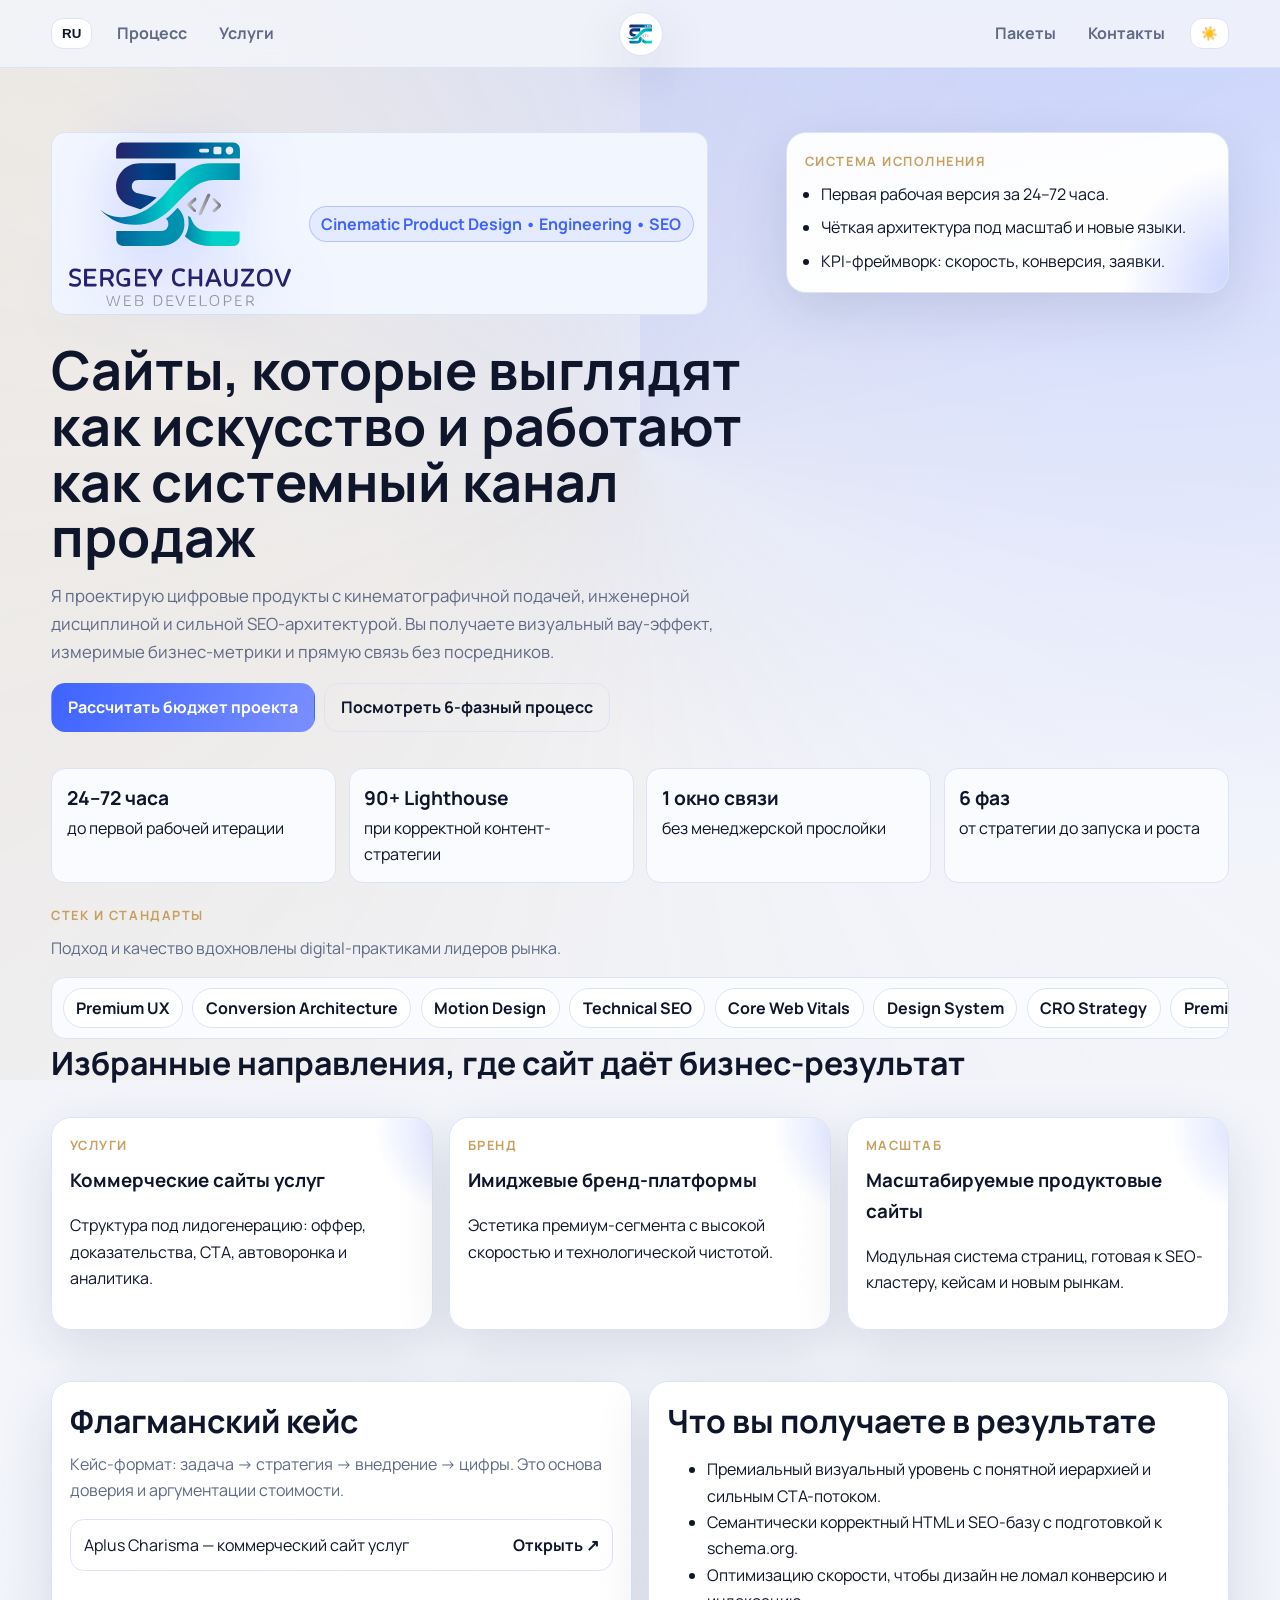
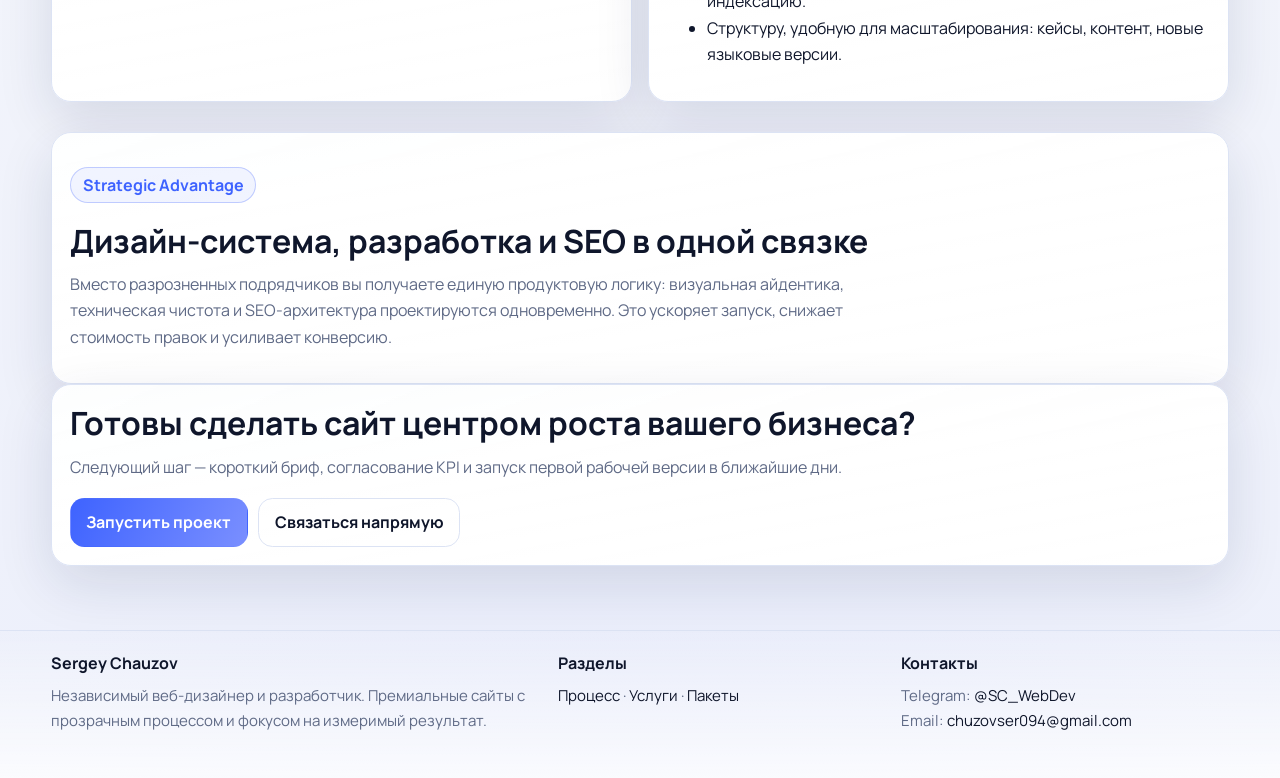
==== commit e9487ecc: "Add files via upload" ====
--- a/index.html
+++ b/index.html
@@ -19,7 +19,6 @@
 </head>
 <body>
   <a class="skip-link" href="#main-content">Перейти к контенту</a>
-
   <header class="header">
     <div class="container topbar">
       <button id="langToggle" class="control-btn" aria-label="Переключить язык">RU</button>
@@ -39,22 +38,20 @@
   </header>
 
   <main id="main-content">
-
-    <!-- HERO -->
     <section class="container hero hero-cinematic reveal">
       <div>
-        <p class="hero-overline">Cinematic Product Design · Engineering · SEO</p>
         <div class="hero-brand">
           <img src="logo.svg" class="hero-brandmark" alt="Sergey Chauzov full logo" />
+          <p id="heroBadge" class="badge">Cinematic Product Design • Engineering • SEO</p>
         </div>
-        <h1 id="heroTitle">Сайты, которые выглядят как <em>искусство</em> и работают как системный канал продаж</h1>
+        <h1 id="heroTitle">Сайты, которые выглядят как искусство и работают как системный канал продаж</h1>
         <p id="heroLead" class="lead">Я проектирую цифровые продукты с кинематографичной подачей, инженерной дисциплиной и сильной SEO-архитектурой. Вы получаете визуальный вау-эффект, измеримые бизнес-метрики и прямую связь без посредников.</p>
         <div class="cta-row">
-          <a id="ctaMain" class="btn btn-primary" href="pricing.html"><span class="btn-text">Рассчитать бюджет проекта</span></a>
-          <a id="ctaProcess" class="btn" href="development.html"><span class="btn-text">Посмотреть 6-фазный процесс</span></a>
+          <a id="ctaMain" class="btn btn-primary" href="pricing.html">Рассчитать бюджет проекта</a>
+          <a id="ctaProcess" class="btn" href="development.html">Посмотреть 6-фазный процесс</a>
         </div>
       </div>
-      <aside class="panel-card hero-panel">
+      <aside class="hero-panel card">
         <p id="heroPanelTitle" class="eyebrow">Execution Intelligence</p>
         <ul class="hero-checks">
           <li id="heroCheck1">Первая рабочая версия за 24–72 часа.</li>
@@ -64,7 +61,6 @@
       </aside>
     </section>
 
-    <!-- KPI -->
     <section class="container kpi-strip reveal">
       <div class="kpi"><strong id="kpi1v">24–72 часа</strong><span id="kpi1t">до первой рабочей итерации</span></div>
       <div class="kpi"><strong id="kpi2v">90+ Lighthouse</strong><span id="kpi2t">при корректной контент-стратегии</span></div>
@@ -72,9 +68,11 @@
       <div class="kpi"><strong id="kpi4v">6 фаз</strong><span id="kpi4t">от стратегии до запуска и роста</span></div>
     </section>
 
-    <!-- MARQUEE -->
-    <section class="marquee-shell reveal" aria-label="Технологии и направления">
-      <div class="marquee">
+
+    <section class="container marquee-shell reveal">
+      <p id="marqueeTitle" class="eyebrow">Trusted stack</p>
+      <p id="marqueeLead" class="section-lead">Подход и качество вдохновлены digital-практиками лидеров рынка.</p>
+      <div class="marquee" aria-label="Технологии и направления">
         <div class="marquee-track">
           <span>Premium UX</span><span>Conversion Architecture</span><span>Motion Design</span><span>Technical SEO</span><span>Core Web Vitals</span><span>Design System</span><span>CRO Strategy</span>
           <span>Premium UX</span><span>Conversion Architecture</span><span>Motion Design</span><span>Technical SEO</span><span>Core Web Vitals</span><span>Design System</span><span>CRO Strategy</span>
@@ -82,111 +80,75 @@
       </div>
     </section>
 
-    <!-- WORK DIRECTIONS -->
     <section class="container reveal">
-      <div class="section-header">
-        <div>
-          <p class="eyebrow">Направления</p>
-          <h2 id="workTitle" class="section-title" style="margin:0">Избранные направления, где сайт<br>даёт бизнес-результат</h2>
-        </div>
-      </div>
-      <div class="work-section">
-        <div class="grid three">
-          <article class="card cinematic-card">
-            <span class="card-number">01</span>
-            <p class="eyebrow" id="workCard1Tag">Services</p>
-            <h3 id="workCard1Title">Коммерческие сайты услуг</h3>
-            <p id="workCard1Text">Структура под лидогенерацию: оффер, доказательства, CTA, автоворонка и аналитика.</p>
-          </article>
-          <article class="card cinematic-card">
-            <span class="card-number">02</span>
-            <p class="eyebrow" id="workCard2Tag">Brand</p>
-            <h3 id="workCard2Title">Имиджевые бренд-платформы</h3>
-            <p id="workCard2Text">Эстетика премиум-сегмента с высокой скоростью и технологической чистотой.</p>
-          </article>
-          <article class="card cinematic-card">
-            <span class="card-number">03</span>
-            <p class="eyebrow" id="workCard3Tag">Scale</p>
-            <h3 id="workCard3Title">Масштабируемые продуктовые сайты</h3>
-            <p id="workCard3Text">Модульная система страниц, готовая к SEO-кластеру, кейсам и новым рынкам.</p>
-          </article>
-        </div>
-      </div>
-    </section>
-
-    <!-- CASE + RESULTS -->
-    <section class="container reveal">
-      <div class="grid two" style="border:1px solid var(--border);border-radius:var(--radius);overflow:hidden;margin-bottom:2rem;">
-        <article class="card">
-          <p class="eyebrow">Флагманский кейс</p>
-          <h2 id="caseTitle" class="section-title">Реальный проект — реальные метрики</h2>
-          <p id="caseLead" class="section-lead">Кейс-формат: задача → стратегия → внедрение → цифры. Это основа доверия и аргументации стоимости.</p>
-          <a class="showcase-link" href="https://aplus-charisma.ru/" target="_blank" rel="noopener noreferrer">
-            <span id="caseLinkLabel">Aplus Charisma — коммерческий сайт услуг</span>
-            <strong id="caseLinkCta">Открыть ↗</strong>
-          </a>
+      <h2 id="workTitle" class="section-title">Избранные направления, где сайт даёт бизнес-результат</h2>
+      <div class="grid three">
+        <article class="card cinematic-card">
+          <p class="eyebrow" id="workCard1Tag">Services</p>
+          <h3 id="workCard1Title">Коммерческие сайты услуг</h3>
+          <p id="workCard1Text">Структура под лидогенерацию: оффер, доказательства, CTA, автоворонка и аналитика.</p>
         </article>
-        <article class="card" style="background:var(--surface-2)">
-          <p class="eyebrow">Результат</p>
-          <h2 id="resultTitle" class="section-title">Что вы получаете</h2>
-          <ul style="padding-left:0;list-style:none;margin:0;display:flex;flex-direction:column;gap:.1rem;">
-            <li id="resultLi1" style="padding:.65rem 0;border-bottom:1px solid var(--border);font-size:.9rem;color:var(--muted);">→ Премиальный визуальный уровень с понятной иерархией и сильным CTA-потоком.</li>
-            <li id="resultLi2" style="padding:.65rem 0;border-bottom:1px solid var(--border);font-size:.9rem;color:var(--muted);">→ Семантически корректный HTML и SEO-базу с подготовкой к schema.org.</li>
-            <li id="resultLi3" style="padding:.65rem 0;border-bottom:1px solid var(--border);font-size:.9rem;color:var(--muted);">→ Оптимизацию скорости, чтобы дизайн не ломал конверсию и индексацию.</li>
-            <li id="resultLi4" style="padding:.65rem 0;font-size:.9rem;color:var(--muted);">→ Структуру, удобную для масштабирования: кейсы, контент, новые языковые версии.</li>
-          </ul>
+        <article class="card cinematic-card">
+          <p class="eyebrow" id="workCard2Tag">Brand</p>
+          <h3 id="workCard2Title">Имиджевые бренд-платформы</h3>
+          <p id="workCard2Text">Эстетика премиум-сегмента с высокой скоростью и технологической чистотой.</p>
+        </article>
+        <article class="card cinematic-card">
+          <p class="eyebrow" id="workCard3Tag">Scale</p>
+          <h3 id="workCard3Title">Масштабируемые продуктовые сайты</h3>
+          <p id="workCard3Text">Модульная система страниц, готовая к SEO-кластеру, кейсам и новым рынкам.</p>
         </article>
       </div>
     </section>
 
-    <!-- ADVANTAGE -->
-    <section class="container reveal">
-      <div class="advantage-block">
-        <blockquote class="advantage-quote">
-          «Дизайн-система, разработка и SEO в единой продуктовой логике — вместо разрозненных подрядчиков»
-        </blockquote>
-        <div>
-          <p class="eyebrow">Strategic Advantage</p>
-          <p style="color:var(--muted);line-height:1.8;font-size:.95rem;">Визуальная айдентика, техническая чистота и SEO-архитектура проектируются одновременно. Это ускоряет запуск, снижает стоимость правок и усиливает конверсию.</p>
-        </div>
+    <section class="container grid two reveal">
+      <article class="card">
+        <h2 id="caseTitle" class="section-title">Флагманский кейс</h2>
+        <p id="caseLead" class="section-lead">Кейс-формат: задача → стратегия → внедрение → цифры. Это основа доверия и аргументации стоимости.</p>
+        <a class="showcase-link" href="https://aplus-charisma.ru/" target="_blank" rel="noopener noreferrer">
+          <span id="caseLinkLabel">Aplus Charisma — коммерческий сайт услуг</span><strong id="caseLinkCta">Открыть ↗</strong>
+        </a>
+      </article>
+      <article class="card">
+        <h2 id="resultTitle" class="section-title">Что вы получаете в результате</h2>
+        <ul>
+          <li id="resultLi1">Премиальный визуальный уровень с понятной иерархией и сильным CTA-потоком.</li>
+          <li id="resultLi2">Семантически корректный HTML и SEO-базу с подготовкой к schema.org.</li>
+          <li id="resultLi3">Оптимизацию скорости, чтобы дизайн не ломал конверсию и индексацию.</li>
+          <li id="resultLi4">Структуру, удобную для масштабирования: кейсы, контент, новые языковые версии.</li>
+        </ul>
+      </article>
+    </section>
+
+    <section class="container card reveal">
+      <p class="badge">Strategic Advantage</p>
+      <h2 class="section-title">Дизайн-система, разработка и SEO в одной связке</h2>
+      <p class="section-lead">Вместо разрозненных подрядчиков вы получаете единую продуктовую логику: визуальная айдентика, техническая чистота и SEO-архитектура проектируются одновременно. Это ускоряет запуск, снижает стоимость правок и усиливает конверсию.</p>
+    </section>
+
+    <section class="container card reveal">
+      <h2 id="finalTitle" class="section-title">Готовы сделать сайт центром роста вашего бизнеса?</h2>
+      <p id="finalLead" class="section-lead">Следующий шаг — короткий бриф, согласование KPI и запуск первой рабочей версии в ближайшие дни.</p>
+      <div class="cta-row">
+        <a id="finalCta1" class="btn btn-primary" href="pricing.html">Запустить проект</a>
+        <a id="finalCta2" class="btn" href="info.html">Связаться напрямую</a>
       </div>
     </section>
-
-    <!-- FINAL CTA -->
-    <section class="container">
-      <div class="final-cta reveal">
-        <p class="badge" style="margin:0 auto 1.2rem;display:inline-flex;">Готовы начать?</p>
-        <h2 id="finalTitle" class="section-title">Сделаем сайт центром роста вашего бизнеса</h2>
-        <p id="finalLead" class="section-lead">Следующий шаг — короткий бриф, согласование KPI и запуск первой рабочей версии в ближайшие дни.</p>
-        <div class="cta-row">
-          <a id="finalCta1" class="btn btn-primary" href="pricing.html"><span class="btn-text">Запустить проект</span></a>
-          <a id="finalCta2" class="btn" href="info.html"><span class="btn-text">Связаться напрямую</span></a>
-        </div>
-      </div>
-    </section>
-
   </main>
 
   <footer class="site-footer">
     <div class="container footer-grid">
       <div>
-        <strong class="footer-brand">Sergey Chauzov</strong>
+        <strong>Sergey Chauzov</strong>
         <p id="footerLead" class="footer-meta">Независимый веб-дизайнер и разработчик. Премиальные сайты с прозрачным процессом и фокусом на измеримый результат.</p>
       </div>
       <div>
-        <strong id="footerSectionsTitle" style="font-size:.8rem;letter-spacing:.08em;text-transform:uppercase;color:var(--muted);">Разделы</strong>
-        <p class="footer-meta" style="margin-top:.75rem;">
-          <a href="development.html">Процесс</a><br/>
-          <a href="services.html">Услуги</a><br/>
-          <a href="pricing.html">Пакеты</a>
-        </p>
+        <strong id="footerSectionsTitle">Разделы</strong>
+        <p class="footer-meta"><a href="development.html">Процесс</a> · <a href="services.html">Услуги</a> · <a href="pricing.html">Пакеты</a></p>
       </div>
       <div>
-        <strong id="footerContactTitle" style="font-size:.8rem;letter-spacing:.08em;text-transform:uppercase;color:var(--muted);">Контакты</strong>
-        <p class="footer-meta" style="margin-top:.75rem;">
-          Telegram: <a href="https://t.me/SC_WebDev" target="_blank" rel="noopener noreferrer">@SC_WebDev</a><br/>
-          Email: <a href="mailto:chuzovser094@gmail.com">chuzovser094@gmail.com</a>
-        </p>
+        <strong id="footerContactTitle">Контакты</strong>
+        <p class="footer-meta">Telegram: <a href="https://t.me/SC_WebDev" target="_blank" rel="noopener noreferrer">@SC_WebDev</a><br />Email: <a href="mailto:chuzovser094@gmail.com">chuzovser094@gmail.com</a></p>
       </div>
     </div>
   </footer>
--- a/styles.css
+++ b/styles.css
@@ -1,372 +1,199 @@
-@import url('https://fonts.googleapis.com/css2?family=Cormorant+Garamond:ital,wght@0,300;0,400;0,500;0,600;1,300;1,400&family=DM+Sans:wght@300;400;500;600;700&display=swap');
+@import url('https://fonts.googleapis.com/css2?family=Manrope:wght@400;500;600;700;800&display=swap');
 
 :root {
-  --bg: #f5f3ef;
+  --bg: #f3f5fb;
   --surface: #ffffff;
-  --surface-2: #eeeae2;
-  --surface-3: #e6e1d6;
-  --text: #1a1714;
-  --muted: #6b6560;
-  --accent: #2d2520;
-  --accent-2: #8b5e3c;
-  --gold: #c4974a;
-  --gold-2: #e8c17a;
-  --border: rgba(45,37,32,0.12);
-  --border-strong: rgba(45,37,32,0.22);
-  --radius: 4px;
-  --radius-lg: 8px;
-  --shadow: 0 2px 20px rgba(45,37,32,0.08), 0 8px 40px rgba(45,37,32,0.04);
-  --shadow-lg: 0 8px 60px rgba(45,37,32,0.14), 0 2px 20px rgba(45,37,32,0.08);
-  --ring: 0 0 0 2px rgba(196,151,74,0.4);
-  --font-display: 'Cormorant Garamond', Georgia, serif;
-  --font-body: 'DM Sans', system-ui, sans-serif;
-  --transition: 0.4s cubic-bezier(0.25, 0.46, 0.45, 0.94);
+  --surface-2: #edf2ff;
+  --text: #0f162b;
+  --muted: #5f6a86;
+  --accent: #3e63ff;
+  --accent-2: #7a8fff;
+  --gold: #c7a05f;
+  --border: #dce3f4;
+  --radius: 20px;
+  --radius-lg: 28px;
+  --shadow: 0 18px 55px rgba(17, 32, 77, 0.12);
+  --ring: 0 0 0 3px color-mix(in oklab, var(--accent), transparent 76%);
 }
 
 body.dark {
-  --bg: #0e0c0a;
-  --surface: #161310;
-  --surface-2: #1e1a16;
-  --surface-3: #252018;
-  --text: #f0ebe3;
-  --muted: #9b9288;
-  --accent: #f0ebe3;
-  --accent-2: #c4974a;
-  --gold: #c4974a;
-  --gold-2: #e8c17a;
-  --border: rgba(240,235,227,0.1);
-  --border-strong: rgba(240,235,227,0.18);
-  --shadow: 0 2px 20px rgba(0,0,0,0.3), 0 8px 40px rgba(0,0,0,0.2);
-  --shadow-lg: 0 8px 60px rgba(0,0,0,0.4), 0 2px 20px rgba(0,0,0,0.2);
+  --bg: #070b14;
+  --surface: #121a2c;
+  --surface-2: #1a2539;
+  --text: #f1f6ff;
+  --muted: #abb7cd;
+  --accent: #5b82ff;
+  --accent-2: #88a3ff;
+  --gold: #dfbd79;
+  --border: #273753;
+  --shadow: 0 25px 65px rgba(0, 0, 0, 0.4);
 }
 
 * { box-sizing: border-box; }
 html { scroll-behavior: smooth; }
 body {
   margin: 0;
-  font-family: var(--font-body);
+  font-family: Manrope, sans-serif;
   color: var(--text);
-  background: var(--bg);
-  line-height: 1.7;
-  font-size: 15px;
-  -webkit-font-smoothing: antialiased;
-}
-
-.container { width: min(1160px, 90%); margin: 0 auto; }
-main { padding-bottom: 6rem; }
-.skip-link { position: absolute; left: -9999px; top: 10px; padding: .55rem .8rem; border-radius: 4px; background: var(--surface); border: 1px solid var(--border); z-index: 9999; }
+  background:
+    radial-gradient(circle at 90% -12%, color-mix(in oklab, var(--accent), transparent 76%), transparent 40%),
+    radial-gradient(circle at -8% -5%, color-mix(in oklab, var(--gold), transparent 87%), transparent 45%),
+    radial-gradient(circle at 50% 110%, color-mix(in oklab, var(--accent-2), transparent 90%), transparent 50%),
+    var(--bg);
+  line-height: 1.65;
+}
+
+body::before {
+  content: '';
+  position: fixed;
+  inset: -20vh -20vw;
+  z-index: -2;
+  background: conic-gradient(from 0deg, color-mix(in oklab, var(--accent), transparent 92%), transparent, color-mix(in oklab, var(--gold), transparent 93%), transparent);
+  animation: spinBg 28s linear infinite;
+  pointer-events: none;
+}
+
+.container { width: min(1180px, 92%); margin: 0 auto; }
+main { padding-bottom: 3rem; }
+.skip-link { position: absolute; left: -9999px; top: 10px; padding: .55rem .8rem; border-radius: 8px; background: var(--surface); border: 1px solid var(--border); }
 .skip-link:focus { left: 10px; z-index: 100; }
 
 .scroll-progress {
-  position: fixed; inset: 0 auto auto 0; width: 0; height: 2px;
-  background: linear-gradient(90deg, var(--gold), var(--gold-2)); z-index: 90;
-}
-
-/* HEADER */
+  position: fixed;
+  inset: 0 auto auto 0;
+  width: 0;
+  height: 3px;
+  background: linear-gradient(90deg, var(--accent), var(--gold));
+  z-index: 90;
+}
+
 .header {
-  position: sticky; top: 0; z-index: 40;
-  backdrop-filter: blur(20px) saturate(180%);
-  -webkit-backdrop-filter: blur(20px) saturate(180%);
-  background: color-mix(in srgb, var(--bg) 85%, transparent);
+  position: sticky;
+  top: 0;
+  z-index: 40;
+  backdrop-filter: blur(14px);
+  background: color-mix(in oklab, var(--bg), transparent 15%);
   border-bottom: 1px solid var(--border);
 }
-
-.topbar { display: grid; grid-template-columns: auto 1fr auto 1fr auto; gap: 1rem; align-items: center; padding: 1rem 0; }
-.nav { display: flex; gap: .25rem; flex-wrap: wrap; }
+.topbar { display: grid; grid-template-columns: auto 1fr auto 1fr auto; gap: .75rem; align-items: center; padding: .72rem 0; }
+.nav { display: flex; gap: .45rem; flex-wrap: wrap; }
 .nav:last-of-type { justify-content: flex-end; }
-
-.nav-link {
-  text-decoration: none; color: var(--muted); border: 1px solid transparent;
-  border-radius: 2px; padding: .4rem .8rem; font-weight: 500;
-  font-size: .82rem; letter-spacing: .06em; text-transform: uppercase;
-  transition: var(--transition); position: relative;
-}
-.nav-link::after {
-  content: ''; position: absolute; bottom: 3px; left: .8rem; right: .8rem;
-  height: 1px; background: var(--gold); transform: scaleX(0);
-  transition: transform .3s ease; transform-origin: right;
-}
-.nav-link:hover { color: var(--text); }
-.nav-link:hover::after { transform: scaleX(1); transform-origin: left; }
-.nav-link.active { color: var(--text); }
-.nav-link.active::after { transform: scaleX(1); }
-.nav-link:focus-visible, .btn:focus-visible, .control-btn:focus-visible { outline: none; box-shadow: var(--ring); }
-
+.nav-link { text-decoration: none; color: var(--muted); border: 1px solid transparent; border-radius: 999px; padding: .36rem .72rem; font-weight: 700; transition: .25s ease; }
+.nav-link:hover,.nav-link.active { color: var(--text); border-color: var(--border); background: color-mix(in oklab, var(--accent), transparent 88%); }
+.nav-link:focus-visible,.btn:focus-visible,.control-btn:focus-visible { outline: none; box-shadow: var(--ring); }
 .center-logo { display: grid; place-items: center; }
-.small-logo { width: 40px; height: 40px; border-radius: 50%; border: 1px solid var(--border-strong); background: var(--surface); padding: 4px; transition: var(--transition); }
-.small-logo:hover { border-color: var(--gold); }
-
-.control-btn {
-  border: 1px solid var(--border-strong); border-radius: 2px; background: transparent;
-  color: var(--muted); font-weight: 600; font-size: .75rem; letter-spacing: .08em;
-  text-transform: uppercase; padding: .42rem .7rem; cursor: pointer;
-  transition: var(--transition); font-family: var(--font-body);
-}
-.control-btn:hover { color: var(--text); border-color: var(--border-strong); }
-
-/* HERO */
-.hero { padding: 6rem 0 3rem; }
-.hero-cinematic { display: grid; grid-template-columns: 1.4fr .8fr; gap: 3rem; align-items: start; }
-
-.hero-overline {
-  display: inline-flex; align-items: center; gap: .6rem; font-size: .75rem;
-  font-weight: 600; letter-spacing: .14em; text-transform: uppercase;
-  color: var(--gold); margin-bottom: 1.4rem;
-}
-.hero-overline::before { content: ''; display: block; width: 32px; height: 1px; background: var(--gold); opacity: .7; }
-
-h1 {
-  margin: 0 0 1.4rem; font-family: var(--font-display); font-weight: 300;
-  line-height: 1.08; font-size: clamp(2.8rem, 5vw, 5rem); letter-spacing: -.01em;
-  max-width: 680px;
-}
-h1 em { font-style: italic; color: var(--gold); }
-
-h2 { font-family: var(--font-display); font-weight: 400; line-height: 1.2; font-size: clamp(1.6rem, 2.8vw, 2.4rem); }
-h3 { font-family: var(--font-display); font-weight: 400; }
-
-.lead { max-width: 540px; color: var(--muted); font-size: .98rem; line-height: 1.85; margin-bottom: 2rem; }
-.hero-panel { position: relative; margin-top: 2rem; }
-.hero-brand { display: inline-flex; align-items: center; gap: .75rem; margin-bottom: 1.4rem; }
-.hero-brandmark { width: min(200px, 40vw); filter: drop-shadow(0 8px 24px rgba(196,151,74,.15)); }
-
-.badge {
-  display: inline-flex; align-items: center; gap: .5rem; color: var(--gold);
-  border: 1px solid rgba(196,151,74,.3); background: rgba(196,151,74,.06);
-  border-radius: 2px; padding: .3rem .7rem; font-weight: 600;
-  font-size: .75rem; letter-spacing: .08em; text-transform: uppercase;
-}
-
-.eyebrow { margin: 0 0 .75rem; font-size: .72rem; letter-spacing: .14em; text-transform: uppercase; color: var(--gold); font-weight: 600; }
-
-.section-title { margin: 0 0 1rem; font-family: var(--font-display); font-size: clamp(1.5rem, 2.5vw, 2.2rem); font-weight: 400; line-height: 1.2; }
-.section-lead { margin: 0 0 1.2rem; color: var(--muted); max-width: 600px; line-height: 1.8; }
-
-/* BUTTONS */
-.cta-row { display: flex; flex-wrap: wrap; gap: .75rem; margin-top: 1.5rem; }
-.btn {
-  text-decoration: none; border: 1px solid var(--border-strong); border-radius: 2px;
-  padding: .85rem 1.8rem; color: var(--text); font-weight: 600; font-size: .82rem;
-  letter-spacing: .06em; text-transform: uppercase; transition: var(--transition);
-  position: relative; overflow: hidden; display: inline-block;
-}
-.btn::before {
-  content: ''; position: absolute; inset: 0; background: var(--text);
-  transform: translateY(101%); transition: transform .35s cubic-bezier(0.25, 0.46, 0.45, 0.94);
-}
-.btn:hover { color: var(--bg); border-color: var(--text); }
-.btn:hover::before { transform: translateY(0); }
-.btn span, .btn-text { position: relative; z-index: 1; }
-.btn-primary { border-color: var(--gold); background: var(--gold); color: #1a1714; }
-.btn-primary::before { background: #1a1714; }
-.btn-primary:hover { color: var(--gold-2); }
-
-/* KPI STRIP */
-.kpi-strip {
-  margin: 4rem 0; display: grid; grid-template-columns: repeat(4, minmax(0, 1fr));
-  border: 1px solid var(--border-strong); border-radius: var(--radius); overflow: hidden; gap: 0;
-}
-.kpi {
-  padding: 2rem 1.5rem; border-right: 1px solid var(--border);
-  background: var(--surface); transition: var(--transition); position: relative;
-}
-.kpi:last-child { border-right: none; }
-.kpi::after {
-  content: ''; position: absolute; bottom: 0; left: 0; right: 0; height: 2px;
-  background: linear-gradient(90deg, var(--gold), var(--gold-2));
-  transform: scaleX(0); transition: transform .4s ease; transform-origin: left;
-}
-.kpi:hover::after { transform: scaleX(1); }
-.kpi strong {
-  display: block; font-family: var(--font-display); font-size: 1.7rem;
-  font-weight: 400; letter-spacing: -.01em; color: var(--text); margin-bottom: .3rem;
-}
-.kpi span { font-size: .8rem; color: var(--muted); letter-spacing: .01em; }
-
-/* MARQUEE */
-.marquee-shell {
-  padding: 2.5rem 0; border-top: 1px solid var(--border); border-bottom: 1px solid var(--border);
-  margin: 2rem 0 4rem; overflow: hidden; position: relative;
-}
-.marquee-shell::before, .marquee-shell::after {
-  content: ''; position: absolute; top: 0; bottom: 0; width: 100px; z-index: 2;
-}
-.marquee-shell::before { left: 0; background: linear-gradient(to right, var(--bg), transparent); }
-.marquee-shell::after { right: 0; background: linear-gradient(to left, var(--bg), transparent); }
-.marquee { overflow: hidden; }
-.marquee-track {
-  display: flex; gap: 0; width: max-content;
-  animation: marquee 35s linear infinite; align-items: center;
-}
-.marquee-track span {
-  font-size: .75rem; font-weight: 600; letter-spacing: .12em; text-transform: uppercase;
-  color: var(--muted); white-space: nowrap; padding: 0 2rem;
-  border-right: 1px solid var(--border);
-}
-.marquee-track span:last-child { border-right: none; }
-
-/* GRID */
-.grid { display: grid; gap: 1px; background: var(--border); }
+.small-logo { width: 44px; height: 44px; border-radius: 50%; border: 1px solid var(--border); box-shadow: var(--shadow); background: var(--surface); }
+.control-btn { border: 1px solid var(--border); border-radius: .75rem; background: var(--surface); color: var(--text); font-weight: 700; padding: .42rem .62rem; cursor: pointer; }
+
+.hero { padding: 4rem 0 1.2rem; }
+.hero-cinematic { display: grid; grid-template-columns: 1.3fr .8fr; gap: 1rem; align-items: start; }
+.hero-brand { display: inline-flex; align-items: center; gap: .85rem; margin-bottom: .95rem; padding: .55rem .8rem; border-radius: 14px; border: 1px solid var(--border); background: color-mix(in oklab, var(--surface), var(--accent) 6%); }
+.hero-brandmark { width: min(230px, 46vw); filter: drop-shadow(0 16px 30px rgba(49, 84, 255, .28)); }
+.hero-panel { position: relative; overflow: hidden; }
+.hero-panel::after { content: ''; position: absolute; right: -30%; bottom: -70%; width: 240px; aspect-ratio: 1; border-radius: 50%; background: radial-gradient(circle, color-mix(in oklab, var(--accent), transparent 72%), transparent 70%); }
+.hero-checks { margin: 0; padding-left: 1rem; }
+.hero-checks li + li { margin-top: .45rem; }
+
+.badge { display: inline-block; color: var(--accent); border: 1px solid color-mix(in oklab, var(--accent), transparent 72%); background: color-mix(in oklab, var(--accent), transparent 93%); border-radius: 999px; padding: .25rem .74rem; font-weight: 700; }
+.eyebrow { margin: 0 0 .55rem; font-size: .8rem; letter-spacing: .12em; text-transform: uppercase; color: var(--gold); font-weight: 700; }
+h1 { margin: .7rem 0 1rem; line-height: 1.04; font-size: clamp(2rem, 4.2vw, 4rem); max-width: 980px; }
+h2 { line-height: 1.18; }
+.lead { max-width: 840px; color: var(--muted); font-size: 1.05rem; }
+.section-title { margin: 0 0 .85rem; font-size: clamp(1.45rem, 2.5vw, 2.2rem); }
+.section-lead { margin: 0 0 .95rem; color: var(--muted); max-width: 790px; }
+
+.kpi-strip { margin-top: 1rem; display: grid; grid-template-columns: repeat(4, minmax(0, 1fr)); gap: .78rem; }
+.kpi { padding: .9rem; border-radius: 14px; border: 1px solid var(--border); background: color-mix(in oklab, var(--surface), var(--accent) 3%); }
+.kpi strong { display: block; font-size: 1.2rem; }
+
+.marquee-shell { padding: 1.4rem 0 .4rem; }
+.marquee { overflow: hidden; border: 1px solid var(--border); border-radius: 14px; background: color-mix(in oklab, var(--surface), var(--accent) 3%); }
+.marquee-track { display: flex; gap: .6rem; width: max-content; padding: .65rem; animation: marquee 28s linear infinite; }
+.marquee-track span { border: 1px solid var(--border); border-radius: 999px; padding: .35rem .78rem; background: var(--surface); font-weight: 700; white-space: nowrap; }
+
+.grid { display: grid; gap: 1rem; padding: 1.25rem 0 1.9rem; }
 .grid.two { grid-template-columns: repeat(2, minmax(0, 1fr)); }
 .grid.three { grid-template-columns: repeat(3, minmax(0, 1fr)); }
 .grid.one { grid-template-columns: 1fr; }
-.section-gap { padding: 4rem 0; }
-
-/* CARDS */
+.roadmap { display: grid; grid-template-columns: repeat(5, minmax(0, 1fr)); gap: .75rem; padding-bottom: 2rem; }
+
 .card {
-  background: var(--surface); padding: 2rem; transition: var(--transition);
-  position: relative; overflow: hidden;
-}
-.card-bordered { border: 1px solid var(--border); border-radius: var(--radius); box-shadow: var(--shadow); }
-.card::after {
-  content: ''; position: absolute; top: 0; left: 0; right: 0; height: 2px;
-  background: linear-gradient(90deg, var(--gold), var(--gold-2));
-  transform: scaleX(0); transition: transform .5s ease;
-}
-.card:hover::after { transform: scaleX(1); }
-.cinematic-card { position: relative; }
-.card-number {
-  position: absolute; top: 1.5rem; right: 1.5rem; font-family: var(--font-display);
-  font-size: 3.5rem; font-weight: 300; color: rgba(196,151,74,.12); line-height: 1;
-  transition: var(--transition);
-}
-.cinematic-card:hover .card-number { color: rgba(196,151,74,.22); }
-.card h2, .card h3 { margin-top: .2rem; margin-bottom: .75rem; }
-
-/* WORK SECTION */
-.work-section { margin: 0 0 2rem; border: 1px solid var(--border); border-radius: var(--radius); overflow: hidden; }
-
-/* SHOWCASE LINK */
-.showcase-link {
-  display: flex; justify-content: space-between; align-items: center;
-  gap: .75rem; text-decoration: none; border: 1px solid var(--border);
-  border-radius: var(--radius); padding: 1rem 1.2rem; color: var(--text);
-  margin-top: 1rem; transition: var(--transition); font-size: .9rem;
-}
-.showcase-link:hover { border-color: var(--gold); background: rgba(196,151,74,.04); }
-.showcase-link strong { color: var(--gold); }
-
-/* HERO CHECKS */
-.hero-checks { margin: 0; padding: 0; list-style: none; display: flex; flex-direction: column; }
-.hero-checks li {
-  display: flex; align-items: flex-start; gap: .75rem;
-  padding: .9rem 0; border-bottom: 1px solid var(--border);
-  font-size: .88rem; color: var(--muted); line-height: 1.5;
-}
-.hero-checks li:last-child { border-bottom: none; }
-.hero-checks li::before { content: '→'; color: var(--gold); font-size: .9rem; flex-shrink: 0; margin-top: .05rem; }
-
-/* PANEL CARD */
-.panel-card {
-  background: var(--surface); border: 1px solid var(--border); border-radius: var(--radius-lg);
-  padding: 1.75rem; box-shadow: var(--shadow); position: sticky; top: 5rem;
-}
-
-/* SECTION HEADER */
-.section-header { display: flex; align-items: flex-start; justify-content: space-between; gap: 2rem; padding: 4rem 0 2rem; }
-
-/* ADVANTAGE BLOCK */
-.advantage-block {
-  background: var(--surface); border: 1px solid var(--border); border-radius: var(--radius-lg);
-  padding: 3rem; display: grid; grid-template-columns: 1fr 1fr; gap: 3rem;
-  align-items: center; margin: 2rem 0;
-}
-.advantage-quote {
-  font-family: var(--font-display); font-size: clamp(1.3rem, 2vw, 1.8rem);
-  font-weight: 300; font-style: italic; line-height: 1.5;
-  border-left: 2px solid var(--gold); padding-left: 1.5rem; margin: 0;
-}
-
-/* FINAL CTA */
-.final-cta {
-  text-align: center; padding: 5rem 2rem; background: var(--surface);
-  border: 1px solid var(--border); border-radius: var(--radius-lg);
-  margin: 2rem 0 0; position: relative; overflow: hidden;
-}
-.final-cta::before {
-  content: ''; position: absolute; inset: 0;
-  background: radial-gradient(ellipse at center top, rgba(196,151,74,.06) 0%, transparent 60%);
-  pointer-events: none;
-}
-.final-cta .section-title { font-size: clamp(1.8rem, 3vw, 3rem); max-width: 600px; margin: 0 auto .75rem; }
-.final-cta .section-lead { margin: 0 auto 2rem; }
-.final-cta .cta-row { justify-content: center; }
-
-/* FOOTER */
-.site-footer { border-top: 1px solid var(--border); padding: 3rem 0; background: var(--surface); }
-.footer-grid { display: grid; grid-template-columns: 1.5fr 1fr 1fr; gap: 3rem; }
-.footer-grid a { color: var(--muted); text-decoration: none; transition: color .2s ease; }
-.footer-grid a:hover { color: var(--gold); }
-.footer-meta { margin-top: .5rem; font-size: .88rem; color: var(--muted); line-height: 1.7; }
-.footer-brand { font-family: var(--font-display); font-size: 1.2rem; font-weight: 400; letter-spacing: .02em; }
-.legal { margin-top: .6rem; font-size: .88rem; color: var(--muted); }
-
-/* REVEAL */
-.reveal { opacity: 0; transform: translateY(20px); transition: opacity .8s ease, transform .8s ease; }
+  background: linear-gradient(170deg, color-mix(in oklab, var(--surface), transparent 7%), var(--surface));
+  border: 1px solid var(--border);
+  border-radius: var(--radius);
+  padding: 1.1rem;
+  box-shadow: var(--shadow);
+  transition: transform .32s ease, border-color .32s ease, box-shadow .32s ease;
+}
+.card:hover { transform: translateY(-2px); border-color: color-mix(in oklab, var(--accent), var(--border) 60%); }
+.cinematic-card { position: relative; overflow: hidden; }
+.cinematic-card::before { content: ''; position: absolute; inset: -35% -30% auto auto; width: 170px; aspect-ratio: 1; border-radius: 50%; background: radial-gradient(circle, color-mix(in oklab, var(--accent), transparent 77%), transparent 72%); }
+.card h2,.card h3 { margin-top: .2rem; margin-bottom: .65rem; }
+
+.cta-row { display: flex; flex-wrap: wrap; gap: .62rem; margin-top: 1.1rem; }
+.btn { text-decoration: none; border: 1px solid var(--border); border-radius: .9rem; padding: .66rem .98rem; color: var(--text); font-weight: 700; transition: .22s ease; }
+.btn:hover { transform: translateY(-1px); box-shadow: 0 10px 28px color-mix(in oklab, var(--accent), transparent 80%); }
+.btn-primary { border-color: transparent; color: #fff; background: linear-gradient(115deg, var(--accent), var(--accent-2)); }
+
+.showcase-link { display: flex; justify-content: space-between; gap: .75rem; text-decoration: none; border: 1px solid var(--border); border-radius: .85rem; padding: .75rem .84rem; color: var(--text); margin-top: .8rem; }
+
+.pricing-card.featured { outline: 2px solid color-mix(in oklab, var(--accent), transparent 34%); }
+.price { margin: .35rem 0; font-size: 1.25rem; }
+.estimator-shell { padding: 1.3rem; background: linear-gradient(145deg, color-mix(in oklab, var(--surface), var(--accent) 7%), var(--surface)); }
+.premium-estimator { border-radius: var(--radius-lg); }
+.estimator-head { margin-bottom: .8rem; }
+.estimator-grid { display: grid; grid-template-columns: 1.35fr .9fr; gap: 1rem; }
+.estimator-form label { font-weight: 600; }
+.type-cards { display: grid; grid-template-columns: repeat(3, minmax(0, 1fr)); gap: .5rem; margin-top: .8rem; }
+.type-card { border: 1px solid var(--border); border-radius: .8rem; padding: .56rem; background: color-mix(in oklab, var(--surface), var(--accent) 2%); cursor: pointer; }
+.type-card.active { border-color: var(--accent); box-shadow: 0 0 0 2px color-mix(in oklab, var(--accent), transparent 78%); }
+.type-card input { display: none; }
+.type-card span { display: block; margin-top: .22rem; font-size: .83rem; color: var(--muted); }
+.range-label { display: flex; gap: .5rem; }
+.addon-grid { display: grid; grid-template-columns: repeat(2, minmax(0, 1fr)); gap: .36rem .65rem; margin-top: .55rem; }
+.addon-item { display: block; margin: .3rem 0; }
+.calc-select,input[type="range"],input[readonly] { width: 100%; border: 1px solid var(--border); border-radius: .7rem; background: var(--surface); color: var(--text); padding: .55rem .62rem; }
+input[type="range"] { padding: 0; accent-color: var(--accent); }
+input[readonly] { font-weight: 700; text-align: center; }
+.calc-select { font-weight: 600; margin: .35rem 0 .8rem; }
+.estimator-summary { border: 1px solid var(--border); border-radius: 15px; padding: .92rem; background: color-mix(in oklab, var(--surface), var(--accent) 4%); display: flex; flex-direction: column; gap: .25rem; }
+.estimate { margin: .2rem 0 .4rem; font-size: 1.25rem; }
+.estimate-breakdown { margin: .65rem 0 1rem; padding-left: 1rem; color: var(--muted); }
+.complexity-bar { height: .5rem; border-radius: 999px; background: color-mix(in oklab, var(--muted), transparent 72%); overflow: hidden; }
+.complexity-bar span { display: block; height: 100%; width: 20%; border-radius: inherit; background: linear-gradient(90deg, var(--accent), var(--gold)); transition: width .45s ease; }
+
+.site-footer { border-top: 1px solid var(--border); margin-top: 1rem; padding: 1.2rem 0 1.8rem; background: linear-gradient(180deg, transparent, color-mix(in oklab, var(--surface), transparent 24%)); }
+.footer-grid { display: grid; grid-template-columns: 1.5fr 1fr 1fr; gap: 1rem; }
+.footer-grid a { color: var(--text); text-decoration: none; }
+.footer-meta,.legal { color: var(--muted); }
+.footer-meta { margin-top: .5rem; font-size: .94rem; }
+.legal { margin-top: .6rem; font-size: .95rem; }
+
+.reveal { opacity: 0; transform: translateY(16px); transition: opacity .7s ease, transform .7s ease; }
 .reveal.in-view { opacity: 1; transform: translateY(0); }
 
-/* PRICING */
-.pricing-card.featured { border: 1px solid rgba(196,151,74,.4); background: linear-gradient(145deg, rgba(196,151,74,.04), var(--surface)); }
-.price { font-family: var(--font-display); font-size: 1.8rem; font-weight: 300; margin: .5rem 0; }
-.estimator-shell { padding: 2rem; }
-.premium-estimator { border-radius: var(--radius-lg); }
-.estimator-head { margin-bottom: 1rem; }
-.estimator-grid { display: grid; grid-template-columns: 1.35fr .9fr; gap: 1.5rem; }
-.estimator-form label { font-weight: 600; font-size: .88rem; }
-.type-cards { display: grid; grid-template-columns: repeat(3, minmax(0, 1fr)); gap: .5rem; margin-top: .8rem; }
-.type-card { border: 1px solid var(--border); border-radius: var(--radius); padding: .75rem; background: var(--surface); cursor: pointer; transition: var(--transition); }
-.type-card.active { border-color: var(--gold); background: rgba(196,151,74,.05); }
-.type-card input { display: none; }
-.type-card span { display: block; margin-top: .22rem; font-size: .82rem; color: var(--muted); }
-.range-label { display: flex; gap: .5rem; }
-.addon-grid { display: grid; grid-template-columns: repeat(2, minmax(0, 1fr)); gap: .5rem; margin-top: .75rem; }
-.addon-item { display: block; margin: .3rem 0; }
-.calc-select, input[type="range"], input[readonly] { width: 100%; border: 1px solid var(--border); border-radius: var(--radius); background: var(--surface); color: var(--text); padding: .6rem .75rem; font-family: var(--font-body); }
-input[type="range"] { padding: 0; accent-color: var(--gold); }
-input[readonly] { font-weight: 700; text-align: center; }
-.calc-select { font-weight: 500; margin: .4rem 0 .8rem; }
-.estimator-summary { border: 1px solid var(--border); border-radius: var(--radius); padding: 1.2rem; background: var(--surface-2); display: flex; flex-direction: column; gap: .3rem; }
-.estimate { margin: .25rem 0 .5rem; font-family: var(--font-display); font-size: 1.6rem; font-weight: 300; }
-.estimate-breakdown { margin: .65rem 0 1rem; padding-left: 1rem; color: var(--muted); font-size: .88rem; }
-.complexity-bar { height: 3px; border-radius: 999px; background: var(--border); overflow: hidden; margin-top: .4rem; }
-.complexity-bar span { display: block; height: 100%; width: 20%; border-radius: inherit; background: linear-gradient(90deg, var(--gold), var(--gold-2)); transition: width .45s ease; }
-
-/* ROADMAP */
-.roadmap { display: grid; grid-template-columns: repeat(5, minmax(0, 1fr)); gap: 0; background: var(--border); border: 1px solid var(--border); border-radius: var(--radius); overflow: hidden; margin-bottom: 2rem; }
-.roadmap .card { border-radius: 0; border: none; box-shadow: none; }
-
-/* KEYFRAMES */
+.nav-wrap { display: flex; align-items: center; justify-content: space-between; gap: 1rem; padding: .75rem 0; }
+.brand { color: var(--text); text-decoration: none; font-weight: 800; }
+.header-right { display: flex; align-items: center; gap: .6rem; }
+
+@keyframes spinBg { to { transform: rotate(1turn); } }
 @keyframes marquee { to { transform: translateX(-50%); } }
-@keyframes fadeUp { from { opacity: 0; transform: translateY(24px); } to { opacity: 1; transform: translateY(0); } }
-.hero-cinematic > div { animation: fadeUp .9s ease forwards; }
-.hero-panel { animation: fadeUp 1.1s .15s ease both; }
-
-/* NAV */
-.nav-wrap { display: flex; align-items: center; justify-content: space-between; gap: 1rem; padding: .75rem 0; }
-.brand { color: var(--text); text-decoration: none; font-family: var(--font-display); font-size: 1.1rem; font-weight: 400; }
-.header-right { display: flex; align-items: center; gap: .6rem; }
-
-/* RESPONSIVE */
+
 @media (max-width: 980px) {
   .topbar { grid-template-columns: 1fr auto 1fr; }
   .topbar .nav { grid-column: 1 / -1; justify-content: center; }
   .nav:last-of-type { justify-content: center; }
-  .hero-cinematic, .grid.two, .grid.three, .roadmap, .kpi-strip, .type-cards, .footer-grid, .estimator-grid, .addon-grid, .advantage-block { grid-template-columns: 1fr; }
-  .kpi-strip { border: 1px solid var(--border); gap: 0; }
-  .kpi { border-right: none; border-bottom: 1px solid var(--border); }
-  .kpi:last-child { border-bottom: none; }
-  .hero { padding-top: 3rem; }
-  .section-header { flex-direction: column; gap: 1rem; }
-  .advantage-block { padding: 2rem; }
-  .final-cta { padding: 3rem 1.5rem; }
-  .panel-card { position: relative; top: 0; }
+  .hero-cinematic,.grid.two,.grid.three,.roadmap,.kpi-strip,.type-cards,.footer-grid,.estimator-grid,.addon-grid { grid-template-columns: 1fr; }
+  .hero { padding-top: 2.8rem; }
+  .hero-brand { flex-direction: column; align-items: flex-start; }
+  .range-label { grid-template-columns: 1fr 1fr; display: grid; }
 }
 
 @media (max-width: 620px) {
-  .container { width: min(1160px, 94%); }
-  .nav { gap: .2rem; }
-  .nav-link { padding: .3rem .55rem; font-size: .78rem; }
-  .control-btn { padding: .35rem .5rem; }
+  .container { width: min(1180px, 94%); }
+  .nav { gap: .3rem; }
+  .nav-link { padding: .3rem .55rem; font-size: .92rem; }
+  .control-btn { padding: .35rem .52rem; }
   .cta-row .btn { width: 100%; text-align: center; }
 }
 
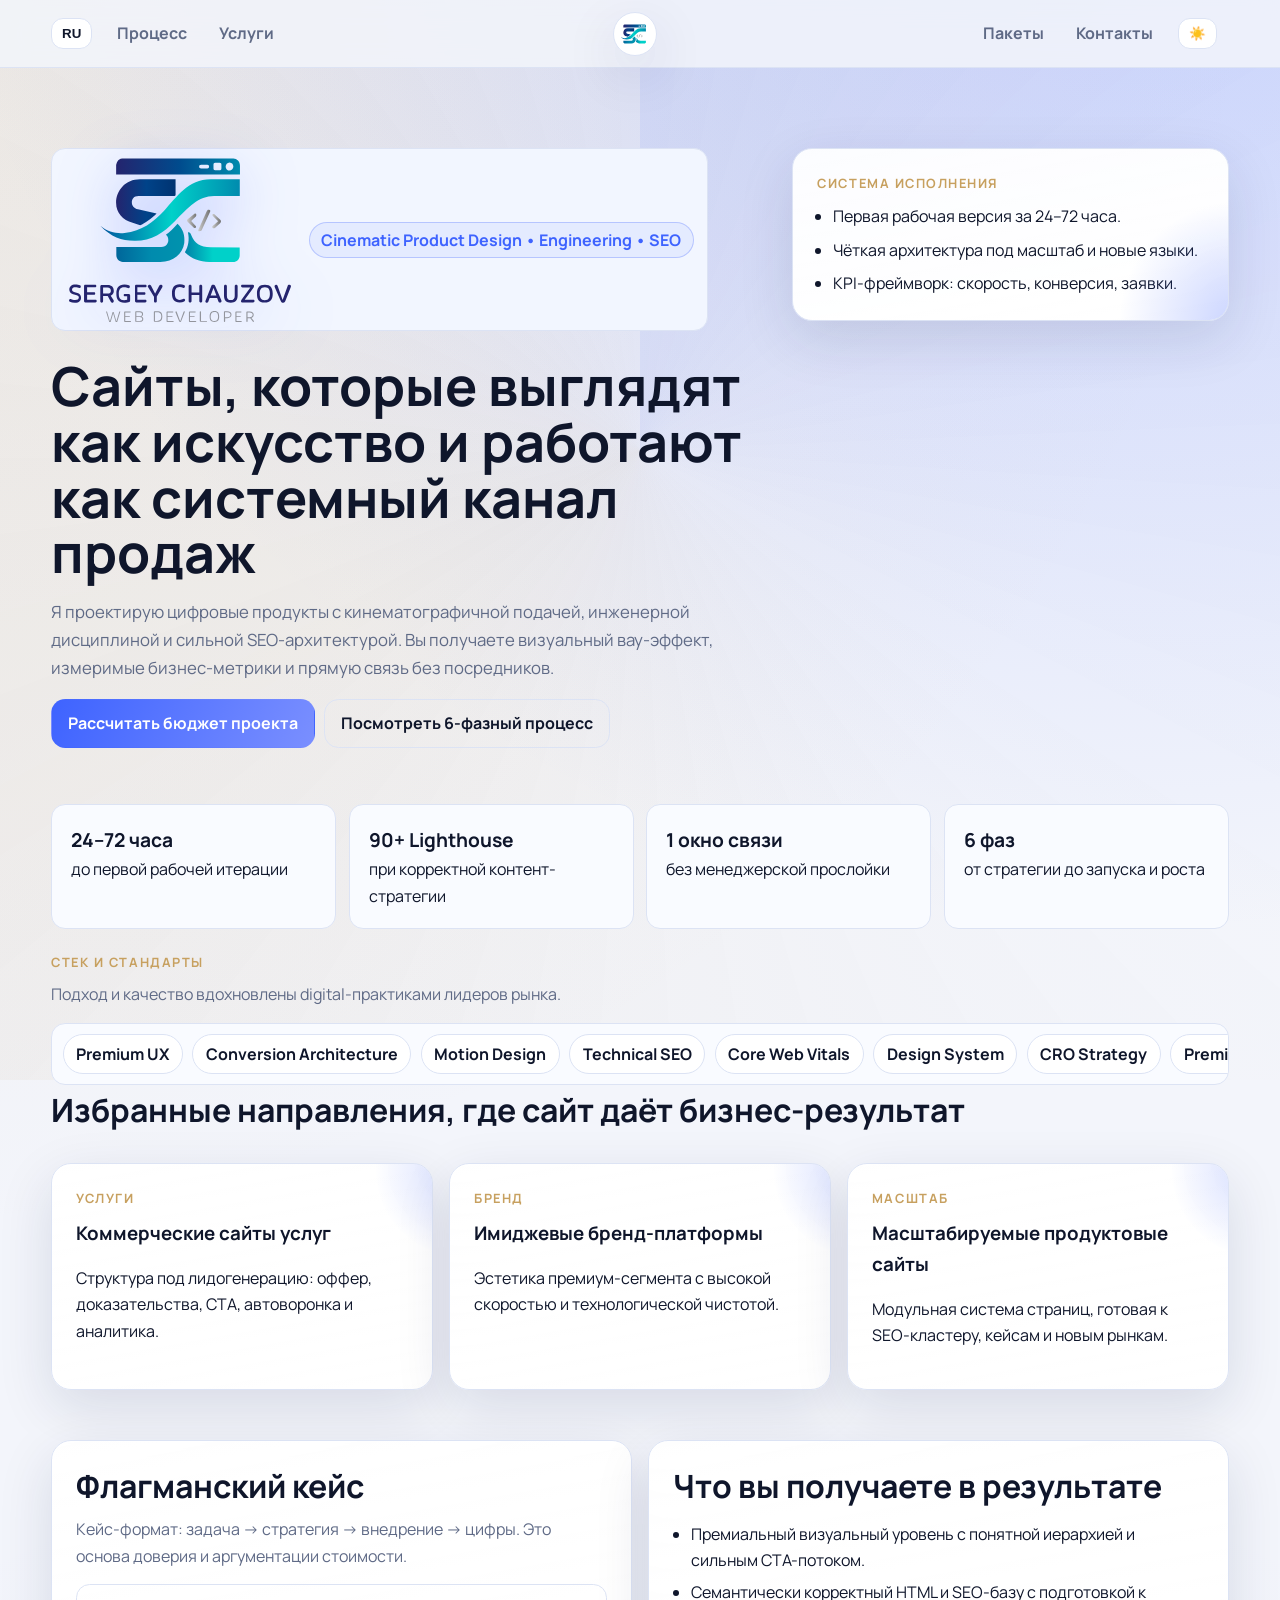
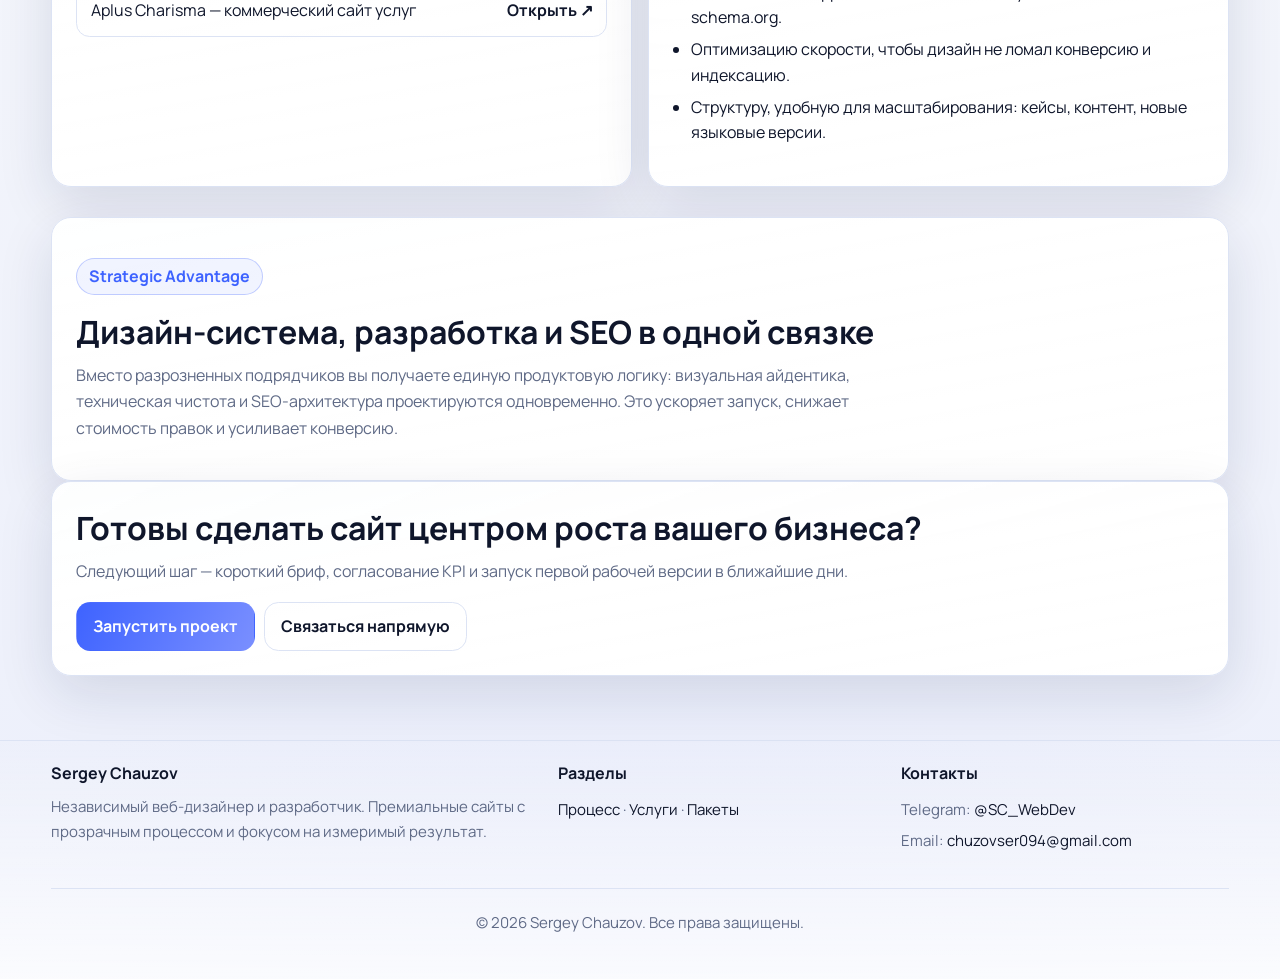
==== commit 9a8e09dd: "Add files via upload" ====
--- a/index.html
+++ b/index.html
@@ -14,6 +14,7 @@
   <meta property="og:description" content="Сайты уровня premium: измеримые результаты, сильный дизайн, прозрачный процесс и быстрый старт." />
   <meta property="og:url" content="https://sergey-chauzov.dev/" />
   <meta property="og:image" content="https://sergey-chauzov.dev/logo.svg" />
+  <link rel="icon" href="favicon.svg" type="image/svg+xml" />
   <link rel="stylesheet" href="styles.css" />
   <script defer src="script.js"></script>
 </head>
@@ -33,6 +34,7 @@
         <a class="nav-link" href="pricing.html">Пакеты</a>
         <a class="nav-link" href="info.html">Контакты</a>
       </nav>
+            <button class="burger" id="burgerBtn" aria-label="Открыть меню" aria-expanded="false"><span></span><span></span><span></span></button>
       <button id="themeToggle" class="control-btn" aria-label="Сменить тему">☀️</button>
     </div>
   </header>
@@ -151,6 +153,17 @@
         <p class="footer-meta">Telegram: <a href="https://t.me/SC_WebDev" target="_blank" rel="noopener noreferrer">@SC_WebDev</a><br />Email: <a href="mailto:chuzovser094@gmail.com">chuzovser094@gmail.com</a></p>
       </div>
     </div>
+
+    <div class="container" style="border-top: 1px solid var(--border); margin-top: 1rem; padding-top: .85rem;"><p class="footer-meta" style="text-align:center">© <span id="copyrightYear">2025</span> Sergey Chauzov. Все права защищены.</p></div>
   </footer>
+  <nav class="mobile-nav" id="mobileNav" aria-label="Мобильная навигация">
+    <button class="mobile-nav-close" id="mobileNavClose" aria-label="Закрыть меню">✕</button>
+    <a href="index.html">Главная</a>
+    <a href="development.html">Процесс</a>
+    <a href="services.html">Услуги</a>
+    <a href="pricing.html">Пакеты</a>
+    <a href="info.html">Контакты</a>
+  </nav>
+  <button class="back-to-top" id="backToTop" aria-label="Наверх">↑</button>
 </body>
 </html>
--- a/styles.css
+++ b/styles.css
@@ -75,7 +75,8 @@
   background: color-mix(in oklab, var(--bg), transparent 15%);
   border-bottom: 1px solid var(--border);
 }
-.topbar { display: grid; grid-template-columns: auto 1fr auto 1fr auto; gap: .75rem; align-items: center; padding: .72rem 0; }
+.topbar { display: grid; grid-template-columns: auto 1fr auto 1fr auto auto; gap: .75rem; align-items: center; padding: .72rem 0; }
+.burger { display: none; }
 .nav { display: flex; gap: .45rem; flex-wrap: wrap; }
 .nav:last-of-type { justify-content: flex-end; }
 .nav-link { text-decoration: none; color: var(--muted); border: 1px solid transparent; border-radius: 999px; padding: .36rem .72rem; font-weight: 700; transition: .25s ease; }
@@ -189,6 +190,7 @@
   .range-label { grid-template-columns: 1fr 1fr; display: grid; }
 }
 
+
 @media (max-width: 620px) {
   .container { width: min(1180px, 94%); }
   .nav { gap: .3rem; }
@@ -201,3 +203,257 @@
   *, *::before, *::after { animation: none !important; transition-duration: 0s !important; }
   html { scroll-behavior: auto; }
 }
+
+/* ===== IMPROVEMENTS: Mobile, Design, UX ===== */
+
+/* Hamburger menu for mobile */
+.burger {
+  display: none;
+  flex-direction: column;
+  gap: 5px;
+  background: none;
+  border: 1px solid var(--border);
+  border-radius: .75rem;
+  padding: .48rem .54rem;
+  cursor: pointer;
+}
+.burger span {
+  display: block;
+  width: 20px;
+  height: 2px;
+  background: var(--text);
+  border-radius: 2px;
+  transition: .3s ease;
+}
+.burger.open span:nth-child(1) { transform: translateY(7px) rotate(45deg); }
+.burger.open span:nth-child(2) { opacity: 0; }
+.burger.open span:nth-child(3) { transform: translateY(-7px) rotate(-45deg); }
+
+/* Mobile nav drawer */
+.mobile-nav {
+  display: none;
+  position: fixed;
+  inset: 0;
+  z-index: 200;
+  background: color-mix(in oklab, var(--bg), transparent 2%);
+  backdrop-filter: blur(20px);
+  -webkit-backdrop-filter: blur(20px);
+  flex-direction: column;
+  align-items: center;
+  justify-content: center;
+  gap: 1.5rem;
+  opacity: 0;
+  pointer-events: none;
+  transition: opacity .3s ease;
+}
+.mobile-nav.open {
+  opacity: 1;
+  pointer-events: all;
+}
+.mobile-nav a {
+  text-decoration: none;
+  color: var(--text);
+  font-size: 1.6rem;
+  font-weight: 800;
+  padding: .5rem 1.5rem;
+  border-radius: 1rem;
+  border: 1px solid transparent;
+  transition: .2s ease;
+}
+.mobile-nav a:hover {
+  border-color: var(--border);
+  background: color-mix(in oklab, var(--accent), transparent 88%);
+}
+.mobile-nav-close {
+  position: absolute;
+  top: 1.2rem;
+  right: 1.2rem;
+  background: none;
+  border: 1px solid var(--border);
+  border-radius: .75rem;
+  padding: .5rem .7rem;
+  font-size: 1.2rem;
+  cursor: pointer;
+  color: var(--text);
+}
+
+/* Active nav link indicator */
+.nav-link.active {
+  color: var(--accent) !important;
+  border-color: color-mix(in oklab, var(--accent), transparent 55%) !important;
+  background: color-mix(in oklab, var(--accent), transparent 88%) !important;
+}
+
+/* Back to top button */
+.back-to-top {
+  position: fixed;
+  bottom: 1.5rem;
+  right: 1.5rem;
+  z-index: 50;
+  width: 44px;
+  height: 44px;
+  border-radius: 50%;
+  background: linear-gradient(135deg, var(--accent), var(--accent-2));
+  border: none;
+  color: #fff;
+  font-size: 1.1rem;
+  cursor: pointer;
+  display: flex;
+  align-items: center;
+  justify-content: center;
+  box-shadow: 0 6px 20px color-mix(in oklab, var(--accent), transparent 55%);
+  opacity: 0;
+  transform: translateY(10px);
+  transition: opacity .3s, transform .3s;
+  pointer-events: none;
+}
+.back-to-top.visible {
+  opacity: 1;
+  transform: translateY(0);
+  pointer-events: all;
+}
+
+/* Cards: slightly more padding on large screens */
+@media (min-width: 981px) {
+  .card { padding: 1.5rem; }
+  .hero { padding: 5rem 0 2rem; }
+  .hero-cinematic { gap: 2rem; }
+  .kpi-strip { margin-top: 1.5rem; }
+  .kpi { padding: 1.2rem; }
+}
+
+/* ===== IMPROVED MOBILE ===== */
+@media (max-width: 980px) {
+  /* Show burger, hide inline nav links */
+  .burger { display: flex; }
+  .topbar .nav,
+  .topbar .nav:last-of-type { display: none !important; }
+  .mobile-nav { display: flex; }
+
+  /* Topbar: only lang | logo | theme | burger */
+  .topbar {
+    grid-template-columns: auto 1fr auto auto;
+    gap: .5rem;
+  }
+
+  .center-logo { justify-self: start; }
+
+  h1 { font-size: clamp(1.75rem, 6vw, 3rem); }
+  .hero { padding-top: 2rem; padding-bottom: 1rem; }
+  .hero-brand { gap: .55rem; }
+  .hero-brandmark { width: min(180px, 50vw); }
+
+  .kpi strong { font-size: 1.05rem; }
+
+  /* Stack grid items cleanly */
+  .hero-cinematic,
+  .grid.two,
+  .grid.three,
+  .roadmap,
+  .kpi-strip,
+  .type-cards,
+  .footer-grid,
+  .estimator-grid,
+  .addon-grid { grid-template-columns: 1fr; }
+
+  .grid { padding: .75rem 0 1.25rem; }
+  .card { padding: 1rem; }
+
+  .cta-row { flex-direction: column; }
+  .cta-row .btn { width: 100%; text-align: center; }
+
+  .footer-grid { gap: 1.5rem; }
+  .footer-grid > div { text-align: center; }
+
+  .marquee-shell { padding: .8rem 0; }
+
+  /* Smooth spacing between sections */
+  .container { margin-bottom: .5rem; }
+  main > .container + .container { margin-top: .25rem; }
+
+  /* Hero panel as full-width below text */
+  .hero-panel { margin-top: .5rem; }
+
+  /* Pricing estimator */
+  .estimator-grid { gap: .75rem; }
+  .type-cards { grid-template-columns: 1fr 1fr 1fr; gap: .4rem; }
+}
+
+@media (max-width: 620px) {
+  .container { width: min(1180px, 95%); }
+  h1 { font-size: clamp(1.55rem, 7vw, 2.4rem); line-height: 1.1; }
+  .section-title { font-size: clamp(1.2rem, 5vw, 1.6rem); }
+  .lead { font-size: .97rem; }
+  .badge { font-size: .78rem; }
+  .btn { padding: .62rem .9rem; font-size: .96rem; }
+  .kpi strong { font-size: 1rem; }
+  .kpi span { font-size: .84rem; }
+  .small-logo { width: 38px; height: 38px; }
+  .back-to-top { bottom: 1rem; right: 1rem; }
+
+  /* Tighter cards on very small screens */
+  .card { padding: .85rem; border-radius: 16px; }
+  .hero-brand { padding: .4rem .6rem; }
+  
+  /* Type cards for pricing - keep 3 cols on small */
+  .type-cards { grid-template-columns: 1fr 1fr 1fr; gap: .3rem; }
+  .type-card { padding: .4rem .3rem; font-size: .82rem; }
+}
+
+/* Improve showcase link on mobile */
+@media (max-width: 620px) {
+  .showcase-link { flex-direction: column; gap: .4rem; }
+}
+
+/* Ensure footer links are tappable */
+.footer-meta a { padding: .2rem 0; display: inline-block; }
+
+/* Smooth card hover only on non-touch */
+@media (hover: none) {
+  .card:hover { transform: none; }
+}
+
+/* Improve pricing card layout on tablet */
+@media (min-width: 621px) and (max-width: 980px) {
+  .grid.three { grid-template-columns: repeat(3, 1fr); }
+  .grid.two { grid-template-columns: repeat(2, 1fr); }
+  .kpi-strip { grid-template-columns: repeat(2, 1fr); }
+  .footer-grid { grid-template-columns: repeat(3, 1fr); }
+}
+
+/* Fix topbar overflow on mobile */
+@media (max-width: 980px) {
+  .topbar {
+    grid-template-columns: auto 1fr auto auto !important;
+  }
+  .topbar > .nav { display: none !important; }
+}
+
+/* Improve focus ring on burger */
+.burger:focus-visible {
+  outline: none;
+  box-shadow: var(--ring);
+}
+
+/* Smooth mobile nav link highlight */
+.mobile-nav a.active {
+  color: var(--accent);
+}
+
+/* Telegram button accent color */
+.btn[href*="t.me"] {
+  background: linear-gradient(115deg, #229ED9, #1c87ba);
+  border-color: transparent;
+  color: #fff;
+}
+.btn[href*="t.me"]:hover {
+  box-shadow: 0 10px 28px rgba(34,158,217,.4);
+}
+
+/* QR code image if used */
+.qr-img { border-radius: 12px; border: 1px solid var(--border); }
+
+/* Improve list readability */
+article.card ul { padding-left: 1.1rem; }
+article.card ul li { margin-bottom: .4rem; line-height: 1.6; }
+article.card ul li:last-child { margin-bottom: 0; }
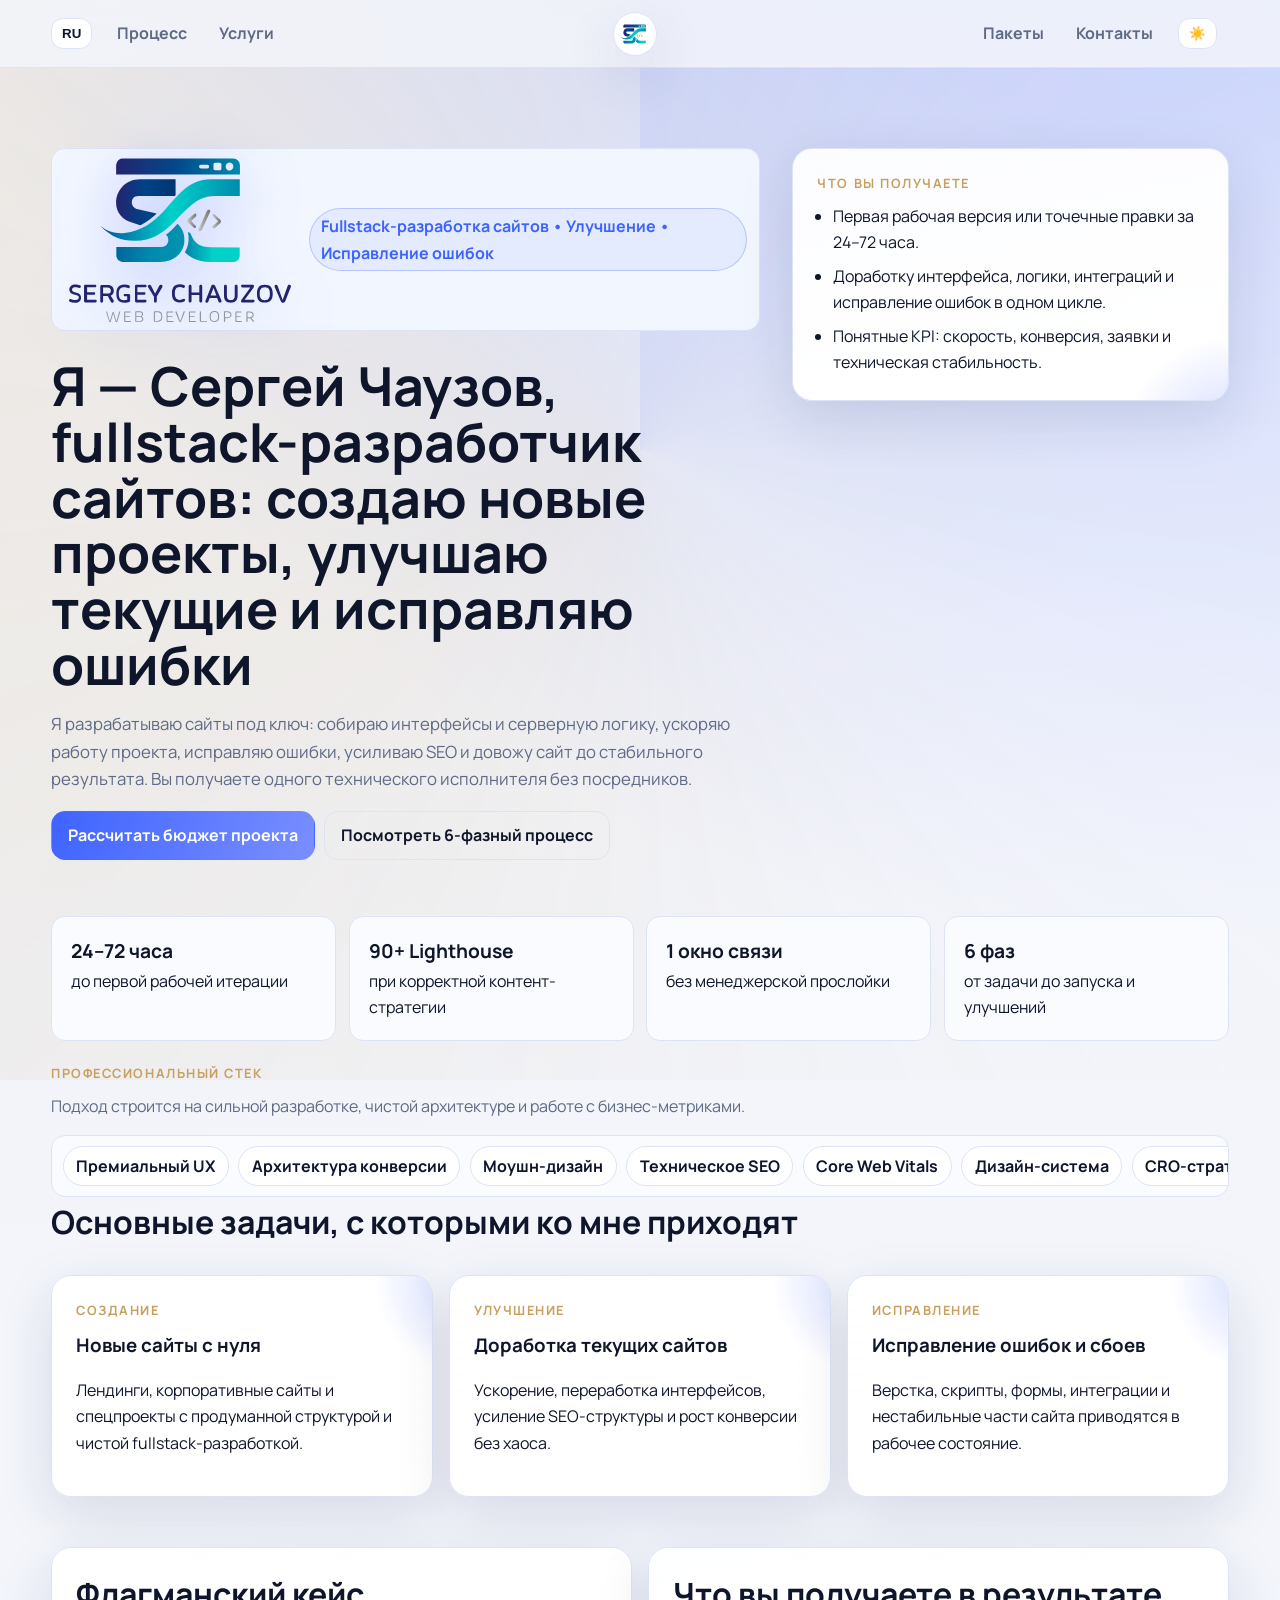
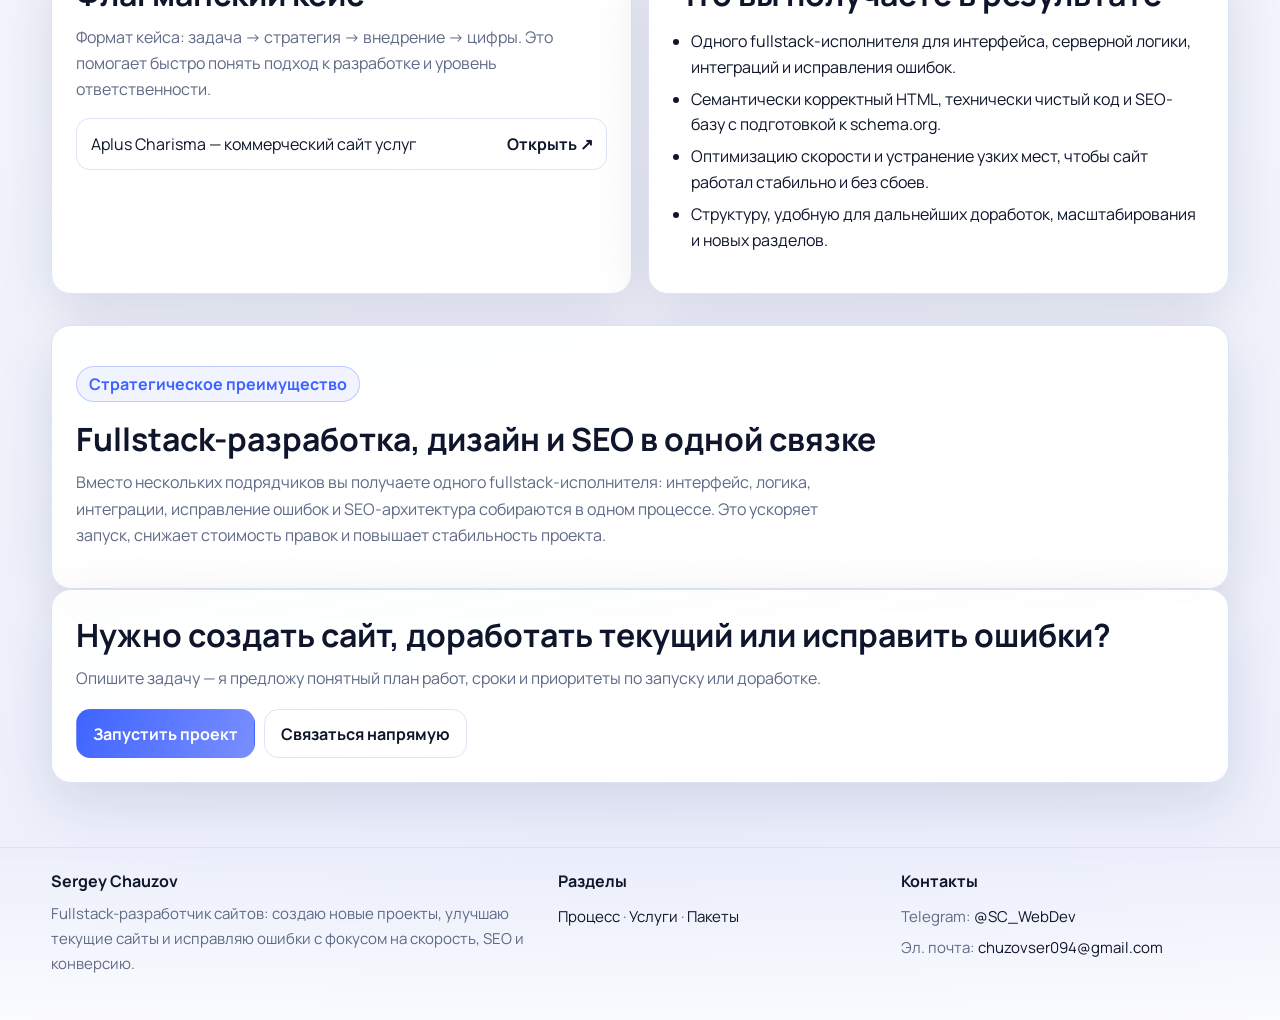
==== commit 622ba2b3: "Align portfolio footers with fullstack messaging" ====
--- a/index.html
+++ b/index.html
@@ -3,15 +3,15 @@
 <head>
   <meta charset="UTF-8" />
   <meta name="viewport" content="width=device-width, initial-scale=1.0" />
-  <title>Sergey Chauzov — Cinematic Web Product Studio</title>
-  <meta name="description" content="Премиальная разработка сайтов: стратегия, визуальный дизайн, SEO-фундамент и запуск цифровых продуктов с высокой конверсией." />
+  <title>Sergey Chauzov — Fullstack-разработчик сайтов</title>
+  <meta name="description" content="Fullstack-разработка сайтов: создание с нуля, улучшение текущих проектов и исправление ошибок с упором на скорость, SEO и конверсию." />
   <link rel="canonical" href="https://sergey-chauzov.dev/" />
   <link rel="alternate" hreflang="ru" href="https://sergey-chauzov.dev/" />
   <link rel="alternate" hreflang="en" href="https://sergey-chauzov.dev/?lang=en" />
   <link rel="alternate" hreflang="x-default" href="https://sergey-chauzov.dev/" />
   <meta property="og:type" content="website" />
-  <meta property="og:title" content="Sergey Chauzov — Cinematic Web Product Studio" />
-  <meta property="og:description" content="Сайты уровня premium: измеримые результаты, сильный дизайн, прозрачный процесс и быстрый старт." />
+  <meta property="og:title" content="Sergey Chauzov — Fullstack-разработчик сайтов" />
+  <meta property="og:description" content="Создание сайтов с нуля, доработка текущих проектов и исправление ошибок с фокусом на скорость, SEO и конверсию." />
   <meta property="og:url" content="https://sergey-chauzov.dev/" />
   <meta property="og:image" content="https://sergey-chauzov.dev/logo.svg" />
   <link rel="icon" href="favicon.svg" type="image/svg+xml" />
@@ -34,7 +34,7 @@
         <a class="nav-link" href="pricing.html">Пакеты</a>
         <a class="nav-link" href="info.html">Контакты</a>
       </nav>
-            <button class="burger" id="burgerBtn" aria-label="Открыть меню" aria-expanded="false"><span></span><span></span><span></span></button>
+            <button class="burger" id="burgerBtn" aria-label="Открыть меню" aria-controls="mobileNav" aria-expanded="false"><span></span><span></span><span></span></button>
       <button id="themeToggle" class="control-btn" aria-label="Сменить тему">☀️</button>
     </div>
   </header>
@@ -43,22 +43,22 @@
     <section class="container hero hero-cinematic reveal">
       <div>
         <div class="hero-brand">
-          <img src="logo.svg" class="hero-brandmark" alt="Sergey Chauzov full logo" />
-          <p id="heroBadge" class="badge">Cinematic Product Design • Engineering • SEO</p>
+          <img src="logo.svg" class="hero-brandmark" alt="Полный логотип Sergey Chauzov" />
+          <p id="heroBadge" class="badge">Fullstack-разработка сайтов • Улучшение • Исправление ошибок</p>
         </div>
-        <h1 id="heroTitle">Сайты, которые выглядят как искусство и работают как системный канал продаж</h1>
-        <p id="heroLead" class="lead">Я проектирую цифровые продукты с кинематографичной подачей, инженерной дисциплиной и сильной SEO-архитектурой. Вы получаете визуальный вау-эффект, измеримые бизнес-метрики и прямую связь без посредников.</p>
+        <h1 id="heroTitle">Я — Сергей Чаузов, fullstack-разработчик сайтов: создаю новые проекты, улучшаю текущие и исправляю ошибки</h1>
+        <p id="heroLead" class="lead">Я разрабатываю сайты под ключ: собираю интерфейсы и серверную логику, ускоряю работу проекта, исправляю ошибки, усиливаю SEO и довожу сайт до стабильного результата. Вы получаете одного технического исполнителя без посредников.</p>
         <div class="cta-row">
           <a id="ctaMain" class="btn btn-primary" href="pricing.html">Рассчитать бюджет проекта</a>
           <a id="ctaProcess" class="btn" href="development.html">Посмотреть 6-фазный процесс</a>
         </div>
       </div>
       <aside class="hero-panel card">
-        <p id="heroPanelTitle" class="eyebrow">Execution Intelligence</p>
+        <p id="heroPanelTitle" class="eyebrow">Что вы получаете</p>
         <ul class="hero-checks">
-          <li id="heroCheck1">Первая рабочая версия за 24–72 часа.</li>
-          <li id="heroCheck2">Чёткая архитектура под масштаб и новые языки.</li>
-          <li id="heroCheck3">KPI-фреймворк: скорость, конверсия, заявки.</li>
+          <li id="heroCheck1">Первая рабочая версия или точечные правки за 24–72 часа.</li>
+          <li id="heroCheck2">Доработку интерфейса, логики, интеграций и исправление ошибок в одном цикле.</li>
+          <li id="heroCheck3">Понятные KPI: скорость, конверсия, заявки и техническая стабильность.</li>
         </ul>
       </aside>
     </section>
@@ -72,33 +72,33 @@
 
 
     <section class="container marquee-shell reveal">
-      <p id="marqueeTitle" class="eyebrow">Trusted stack</p>
-      <p id="marqueeLead" class="section-lead">Подход и качество вдохновлены digital-практиками лидеров рынка.</p>
+      <p id="marqueeTitle" class="eyebrow">Профессиональный стек</p>
+      <p id="marqueeLead" class="section-lead">Подход строится на сильной разработке, чистой архитектуре и работе с бизнес-метриками.</p>
       <div class="marquee" aria-label="Технологии и направления">
         <div class="marquee-track">
-          <span>Premium UX</span><span>Conversion Architecture</span><span>Motion Design</span><span>Technical SEO</span><span>Core Web Vitals</span><span>Design System</span><span>CRO Strategy</span>
-          <span>Premium UX</span><span>Conversion Architecture</span><span>Motion Design</span><span>Technical SEO</span><span>Core Web Vitals</span><span>Design System</span><span>CRO Strategy</span>
+          <span>Премиальный UX</span><span>Архитектура конверсии</span><span>Моушн-дизайн</span><span>Техническое SEO</span><span>Core Web Vitals</span><span>Дизайн-система</span><span>CRO-стратегия</span>
+          <span>Премиальный UX</span><span>Архитектура конверсии</span><span>Моушн-дизайн</span><span>Техническое SEO</span><span>Core Web Vitals</span><span>Дизайн-система</span><span>CRO-стратегия</span>
         </div>
       </div>
     </section>
 
     <section class="container reveal">
-      <h2 id="workTitle" class="section-title">Избранные направления, где сайт даёт бизнес-результат</h2>
+      <h2 id="workTitle" class="section-title">Основные задачи, с которыми ко мне приходят</h2>
       <div class="grid three">
         <article class="card cinematic-card">
-          <p class="eyebrow" id="workCard1Tag">Services</p>
-          <h3 id="workCard1Title">Коммерческие сайты услуг</h3>
-          <p id="workCard1Text">Структура под лидогенерацию: оффер, доказательства, CTA, автоворонка и аналитика.</p>
+          <p class="eyebrow" id="workCard1Tag">Создание</p>
+          <h3 id="workCard1Title">Новые сайты с нуля</h3>
+          <p id="workCard1Text">Лендинги, корпоративные сайты и спецпроекты с продуманной структурой и чистой fullstack-разработкой.</p>
         </article>
         <article class="card cinematic-card">
-          <p class="eyebrow" id="workCard2Tag">Brand</p>
-          <h3 id="workCard2Title">Имиджевые бренд-платформы</h3>
-          <p id="workCard2Text">Эстетика премиум-сегмента с высокой скоростью и технологической чистотой.</p>
+          <p class="eyebrow" id="workCard2Tag">Улучшение</p>
+          <h3 id="workCard2Title">Доработка текущих сайтов</h3>
+          <p id="workCard2Text">Ускорение, переработка интерфейсов, усиление SEO-структуры и рост конверсии без хаоса.</p>
         </article>
         <article class="card cinematic-card">
-          <p class="eyebrow" id="workCard3Tag">Scale</p>
-          <h3 id="workCard3Title">Масштабируемые продуктовые сайты</h3>
-          <p id="workCard3Text">Модульная система страниц, готовая к SEO-кластеру, кейсам и новым рынкам.</p>
+          <p class="eyebrow" id="workCard3Tag">Исправление</p>
+          <h3 id="workCard3Title">Исправление ошибок и сбоев</h3>
+          <p id="workCard3Text">Верстка, скрипты, формы, интеграции и нестабильные части сайта приводятся в рабочее состояние.</p>
         </article>
       </div>
     </section>
@@ -106,7 +106,7 @@
     <section class="container grid two reveal">
       <article class="card">
         <h2 id="caseTitle" class="section-title">Флагманский кейс</h2>
-        <p id="caseLead" class="section-lead">Кейс-формат: задача → стратегия → внедрение → цифры. Это основа доверия и аргументации стоимости.</p>
+        <p id="caseLead" class="section-lead">Формат кейса: задача → стратегия → внедрение → цифры. Это помогает быстро понять подход к разработке и уровень ответственности.</p>
         <a class="showcase-link" href="https://aplus-charisma.ru/" target="_blank" rel="noopener noreferrer">
           <span id="caseLinkLabel">Aplus Charisma — коммерческий сайт услуг</span><strong id="caseLinkCta">Открыть ↗</strong>
         </a>
@@ -114,23 +114,23 @@
       <article class="card">
         <h2 id="resultTitle" class="section-title">Что вы получаете в результате</h2>
         <ul>
-          <li id="resultLi1">Премиальный визуальный уровень с понятной иерархией и сильным CTA-потоком.</li>
-          <li id="resultLi2">Семантически корректный HTML и SEO-базу с подготовкой к schema.org.</li>
-          <li id="resultLi3">Оптимизацию скорости, чтобы дизайн не ломал конверсию и индексацию.</li>
-          <li id="resultLi4">Структуру, удобную для масштабирования: кейсы, контент, новые языковые версии.</li>
+          <li id="resultLi1">Одного fullstack-исполнителя для интерфейса, серверной логики, интеграций и исправления ошибок.</li>
+          <li id="resultLi2">Семантически корректный HTML, технически чистый код и SEO-базу с подготовкой к schema.org.</li>
+          <li id="resultLi3">Оптимизацию скорости и устранение узких мест, чтобы сайт работал стабильно и без сбоев.</li>
+          <li id="resultLi4">Структуру, удобную для дальнейших доработок, масштабирования и новых разделов.</li>
         </ul>
       </article>
     </section>
 
     <section class="container card reveal">
-      <p class="badge">Strategic Advantage</p>
-      <h2 class="section-title">Дизайн-система, разработка и SEO в одной связке</h2>
-      <p class="section-lead">Вместо разрозненных подрядчиков вы получаете единую продуктовую логику: визуальная айдентика, техническая чистота и SEO-архитектура проектируются одновременно. Это ускоряет запуск, снижает стоимость правок и усиливает конверсию.</p>
+      <p class="badge">Стратегическое преимущество</p>
+      <h2 class="section-title">Fullstack-разработка, дизайн и SEO в одной связке</h2>
+      <p class="section-lead">Вместо нескольких подрядчиков вы получаете одного fullstack-исполнителя: интерфейс, логика, интеграции, исправление ошибок и SEO-архитектура собираются в одном процессе. Это ускоряет запуск, снижает стоимость правок и повышает стабильность проекта.</p>
     </section>
 
     <section class="container card reveal">
-      <h2 id="finalTitle" class="section-title">Готовы сделать сайт центром роста вашего бизнеса?</h2>
-      <p id="finalLead" class="section-lead">Следующий шаг — короткий бриф, согласование KPI и запуск первой рабочей версии в ближайшие дни.</p>
+      <h2 id="finalTitle" class="section-title">Нужно создать сайт, доработать текущий или исправить ошибки?</h2>
+      <p id="finalLead" class="section-lead">Опишите задачу — я предложу понятный план работ, сроки и приоритеты по запуску или доработке.</p>
       <div class="cta-row">
         <a id="finalCta1" class="btn btn-primary" href="pricing.html">Запустить проект</a>
         <a id="finalCta2" class="btn" href="info.html">Связаться напрямую</a>
@@ -142,7 +142,7 @@
     <div class="container footer-grid">
       <div>
         <strong>Sergey Chauzov</strong>
-        <p id="footerLead" class="footer-meta">Независимый веб-дизайнер и разработчик. Премиальные сайты с прозрачным процессом и фокусом на измеримый результат.</p>
+        <p id="footerLead" class="footer-meta">Fullstack-разработчик сайтов: создаю новые проекты, улучшаю текущие сайты и исправляю ошибки с фокусом на скорость, SEO и конверсию.</p>
       </div>
       <div>
         <strong id="footerSectionsTitle">Разделы</strong>
@@ -150,19 +150,26 @@
       </div>
       <div>
         <strong id="footerContactTitle">Контакты</strong>
-        <p class="footer-meta">Telegram: <a href="https://t.me/SC_WebDev" target="_blank" rel="noopener noreferrer">@SC_WebDev</a><br />Email: <a href="mailto:chuzovser094@gmail.com">chuzovser094@gmail.com</a></p>
+        <p class="footer-meta">Telegram: <a href="https://t.me/SC_WebDev" target="_blank" rel="noopener noreferrer">@SC_WebDev</a><br />Эл. почта: <a href="mailto:chuzovser094@gmail.com">chuzovser094@gmail.com</a></p>
       </div>
     </div>
 
-    <div class="container" style="border-top: 1px solid var(--border); margin-top: 1rem; padding-top: .85rem;"><p class="footer-meta" style="text-align:center">© <span id="copyrightYear">2025</span> Sergey Chauzov. Все права защищены.</p></div>
   </footer>
-  <nav class="mobile-nav" id="mobileNav" aria-label="Мобильная навигация">
-    <button class="mobile-nav-close" id="mobileNavClose" aria-label="Закрыть меню">✕</button>
-    <a href="index.html">Главная</a>
-    <a href="development.html">Процесс</a>
-    <a href="services.html">Услуги</a>
-    <a href="pricing.html">Пакеты</a>
-    <a href="info.html">Контакты</a>
+  <nav class="mobile-nav" id="mobileNav" aria-label="Мобильная навигация" aria-hidden="true">
+    <button class="mobile-nav-backdrop" type="button" data-menu-close tabindex="-1" aria-hidden="true"></button>
+    <div class="mobile-nav-panel" role="dialog" aria-modal="true" aria-label="Мобильное меню">
+      <div class="mobile-nav-head">
+        <p class="mobile-nav-caption">Главная</p>
+        <button class="mobile-nav-close" id="mobileNavClose" aria-label="Закрыть меню">✕</button>
+      </div>
+      <div class="mobile-nav-links">
+        <a href="index.html">Главная</a>
+        <a href="development.html">Процесс</a>
+        <a href="services.html">Услуги</a>
+        <a href="pricing.html">Пакеты</a>
+        <a href="info.html">Контакты</a>
+      </div>
+    </div>
   </nav>
   <button class="back-to-top" id="backToTop" aria-label="Наверх">↑</button>
 </body>
--- a/styles.css
+++ b/styles.css
@@ -151,14 +151,19 @@
 .type-card input { display: none; }
 .type-card span { display: block; margin-top: .22rem; font-size: .83rem; color: var(--muted); }
 .range-label { display: flex; gap: .5rem; }
+.calc-range-stack { display: grid; gap: .5rem; margin-bottom: .95rem; }
+.calc-range-stack:last-of-type { margin-bottom: 0; }
+.calc-range-readout { display: grid; grid-template-columns: repeat(2, minmax(0, 1fr)); gap: .5rem; }
+.calc-range-stack label { margin: 0; }
 .addon-grid { display: grid; grid-template-columns: repeat(2, minmax(0, 1fr)); gap: .36rem .65rem; margin-top: .55rem; }
 .addon-item { display: block; margin: .3rem 0; }
 .calc-select,input[type="range"],input[readonly] { width: 100%; border: 1px solid var(--border); border-radius: .7rem; background: var(--surface); color: var(--text); padding: .55rem .62rem; }
 input[type="range"] { padding: 0; accent-color: var(--accent); }
 input[readonly] { font-weight: 700; text-align: center; }
 .calc-select { font-weight: 600; margin: .35rem 0 .8rem; }
-.estimator-summary { border: 1px solid var(--border); border-radius: 15px; padding: .92rem; background: color-mix(in oklab, var(--surface), var(--accent) 4%); display: flex; flex-direction: column; gap: .25rem; }
+.estimator-summary { border: 1px solid var(--border); border-radius: 15px; padding: .92rem; background: color-mix(in oklab, var(--surface), var(--accent) 4%); display: flex; flex-direction: column; gap: .18rem; }
 .estimate { margin: .2rem 0 .4rem; font-size: 1.25rem; }
+.timeline,.complexity { margin: 0; }
 .estimate-breakdown { margin: .65rem 0 1rem; padding-left: 1rem; color: var(--muted); }
 .complexity-bar { height: .5rem; border-radius: 999px; background: color-mix(in oklab, var(--muted), transparent 72%); overflow: hidden; }
 .complexity-bar span { display: block; height: 100%; width: 20%; border-radius: inherit; background: linear-gradient(90deg, var(--accent), var(--gold)); transition: width .45s ease; }
@@ -188,6 +193,7 @@
   .hero { padding-top: 2.8rem; }
   .hero-brand { flex-direction: column; align-items: flex-start; }
   .range-label { grid-template-columns: 1fr 1fr; display: grid; }
+  .calc-range-readout { grid-template-columns: 1fr 1fr; }
 }
 
 
@@ -206,28 +212,50 @@
 
 /* ===== IMPROVEMENTS: Mobile, Design, UX ===== */
 
+body.menu-open {
+  overflow: hidden;
+}
+
 /* Hamburger menu for mobile */
 .burger {
   display: none;
-  flex-direction: column;
-  gap: 5px;
-  background: none;
-  border: 1px solid var(--border);
-  border-radius: .75rem;
-  padding: .48rem .54rem;
+  position: relative;
+  align-items: center;
+  justify-content: center;
+  width: 46px;
+  height: 46px;
+  background: color-mix(in oklab, var(--surface), var(--accent) 4%);
+  border: 1px solid color-mix(in oklab, var(--border), var(--accent) 22%);
+  border-radius: .95rem;
+  padding: 0;
   cursor: pointer;
+  box-shadow: 0 10px 24px color-mix(in oklab, var(--accent), transparent 88%);
+  transition: transform .35s cubic-bezier(.22, 1, .36, 1), box-shadow .35s ease, border-color .35s ease, background-color .35s ease;
+}
+.burger:hover {
+  transform: translateY(-1px);
+  border-color: color-mix(in oklab, var(--accent), var(--border) 58%);
+  box-shadow: 0 16px 34px color-mix(in oklab, var(--accent), transparent 80%);
 }
 .burger span {
-  display: block;
-  width: 20px;
+  position: absolute;
+  width: 18px;
   height: 2px;
   background: var(--text);
-  border-radius: 2px;
-  transition: .3s ease;
-}
-.burger.open span:nth-child(1) { transform: translateY(7px) rotate(45deg); }
-.burger.open span:nth-child(2) { opacity: 0; }
-.burger.open span:nth-child(3) { transform: translateY(-7px) rotate(-45deg); }
+  border-radius: 999px;
+  transform-origin: center;
+  transition: transform .55s cubic-bezier(.22, 1, .36, 1), opacity .28s ease, width .35s ease, background-color .35s ease;
+}
+.burger span:nth-child(1) { transform: translateY(-6px); }
+.burger span:nth-child(2) { width: 14px; }
+.burger span:nth-child(3) { transform: translateY(6px); }
+.burger.open {
+  background: color-mix(in oklab, var(--surface), var(--accent) 8%);
+  border-color: color-mix(in oklab, var(--accent), var(--border) 45%);
+}
+.burger.open span:nth-child(1) { transform: rotate(45deg); }
+.burger.open span:nth-child(2) { opacity: 0; transform: scaleX(.4); }
+.burger.open span:nth-child(3) { transform: rotate(-45deg); }
 
 /* Mobile nav drawer */
 .mobile-nav {
@@ -235,46 +263,132 @@
   position: fixed;
   inset: 0;
   z-index: 200;
-  background: color-mix(in oklab, var(--bg), transparent 2%);
-  backdrop-filter: blur(20px);
-  -webkit-backdrop-filter: blur(20px);
+  opacity: 0;
+  visibility: hidden;
+  pointer-events: none;
+  transition: opacity .42s ease, visibility .42s ease;
+}
+.mobile-nav.open {
+  opacity: 1;
+  visibility: visible;
+  pointer-events: auto;
+}
+.mobile-nav-backdrop {
+  position: absolute;
+  inset: 0;
+  border: 0;
+  background: color-mix(in oklab, var(--bg), transparent 28%);
+  backdrop-filter: blur(18px) saturate(115%);
+  -webkit-backdrop-filter: blur(18px) saturate(115%);
+  opacity: 0;
+  transition: opacity .42s ease;
+}
+.mobile-nav.open .mobile-nav-backdrop {
+  opacity: 1;
+}
+.mobile-nav-panel {
+  position: absolute;
+  top: 0;
+  right: 0;
+  display: flex;
   flex-direction: column;
+  gap: 1.25rem;
+  width: min(430px, 100%);
+  min-height: 100%;
+  padding: clamp(1rem, 3vw, 1.4rem);
+  background: linear-gradient(180deg, color-mix(in oklab, var(--surface), var(--accent) 6%), color-mix(in oklab, var(--surface), var(--gold) 3%));
+  border-left: 1px solid color-mix(in oklab, var(--border), var(--accent) 20%);
+  box-shadow: -28px 0 80px rgba(8, 14, 28, 0.18);
+  transform: translate3d(2rem, 0, 0) scale(.985);
+  opacity: 0;
+  transition: transform .55s cubic-bezier(.22, 1, .36, 1), opacity .42s ease;
+}
+.mobile-nav.open .mobile-nav-panel {
+  transform: translate3d(0, 0, 0) scale(1);
+  opacity: 1;
+}
+.mobile-nav-head {
+  display: flex;
+  align-items: center;
+  justify-content: space-between;
+  gap: 1rem;
+}
+.mobile-nav-caption {
+  margin: 0;
+  color: var(--muted);
+  font-size: .8rem;
+  letter-spacing: .16em;
+  text-transform: uppercase;
+  font-weight: 800;
+}
+.mobile-nav-close {
+  display: inline-flex;
   align-items: center;
   justify-content: center;
-  gap: 1.5rem;
-  opacity: 0;
-  pointer-events: none;
-  transition: opacity .3s ease;
-}
-.mobile-nav.open {
-  opacity: 1;
-  pointer-events: all;
+  width: 44px;
+  height: 44px;
+  background: color-mix(in oklab, var(--surface), var(--accent) 4%);
+  border: 1px solid var(--border);
+  border-radius: .95rem;
+  font-size: 1.15rem;
+  cursor: pointer;
+  color: var(--text);
+  transition: transform .3s cubic-bezier(.22, 1, .36, 1), border-color .3s ease, background-color .3s ease;
+}
+.mobile-nav-close:hover {
+  transform: rotate(90deg);
+  border-color: color-mix(in oklab, var(--accent), var(--border) 55%);
+}
+.mobile-nav-links {
+  display: grid;
+  gap: .55rem;
 }
 .mobile-nav a {
+  display: flex;
+  align-items: center;
+  justify-content: space-between;
+  gap: .75rem;
   text-decoration: none;
   color: var(--text);
-  font-size: 1.6rem;
+  font-size: clamp(1rem, 3.8vw, 1.2rem);
   font-weight: 800;
-  padding: .5rem 1.5rem;
+  padding: .9rem 1rem;
   border-radius: 1rem;
   border: 1px solid transparent;
-  transition: .2s ease;
-}
-.mobile-nav a:hover {
-  border-color: var(--border);
-  background: color-mix(in oklab, var(--accent), transparent 88%);
-}
-.mobile-nav-close {
-  position: absolute;
-  top: 1.2rem;
-  right: 1.2rem;
-  background: none;
-  border: 1px solid var(--border);
-  border-radius: .75rem;
-  padding: .5rem .7rem;
-  font-size: 1.2rem;
-  cursor: pointer;
-  color: var(--text);
+  background: color-mix(in oklab, var(--surface), transparent 10%);
+  box-shadow: inset 0 1px 0 color-mix(in oklab, #fff, transparent 76%);
+  transform: translateX(18px);
+  opacity: 0;
+  transition: transform .5s cubic-bezier(.22, 1, .36, 1), opacity .36s ease, border-color .25s ease, background-color .25s ease, color .25s ease;
+}
+.mobile-nav a::after {
+  content: '→';
+  color: color-mix(in oklab, var(--accent), var(--text) 18%);
+  font-size: .95em;
+  transform: translateX(-4px);
+  opacity: .72;
+  transition: transform .25s ease, opacity .25s ease;
+}
+.mobile-nav.open a {
+  transform: translateX(0);
+  opacity: 1;
+}
+.mobile-nav.open a:nth-child(1) { transition-delay: .06s; }
+.mobile-nav.open a:nth-child(2) { transition-delay: .1s; }
+.mobile-nav.open a:nth-child(3) { transition-delay: .14s; }
+.mobile-nav.open a:nth-child(4) { transition-delay: .18s; }
+.mobile-nav.open a:nth-child(5) { transition-delay: .22s; }
+.mobile-nav a:hover,
+.mobile-nav a:focus-visible {
+  border-color: color-mix(in oklab, var(--accent), var(--border) 56%);
+  background: color-mix(in oklab, var(--accent), transparent 90%);
+  outline: none;
+}
+.mobile-nav a:hover::after,
+.mobile-nav a:focus-visible::after,
+.mobile-nav a.active::after {
+  transform: translateX(0);
+  opacity: 1;
 }
 
 /* Active nav link indicator */
@@ -282,6 +396,11 @@
   color: var(--accent) !important;
   border-color: color-mix(in oklab, var(--accent), transparent 55%) !important;
   background: color-mix(in oklab, var(--accent), transparent 88%) !important;
+}
+.mobile-nav a.active {
+  color: var(--accent);
+  border-color: color-mix(in oklab, var(--accent), transparent 62%);
+  background: color-mix(in oklab, var(--accent), transparent 90%);
 }
 
 /* Back to top button */
@@ -290,8 +409,8 @@
   bottom: 1.5rem;
   right: 1.5rem;
   z-index: 50;
-  width: 44px;
-  height: 44px;
+  width: 46px;
+  height: 46px;
   border-radius: 50%;
   background: linear-gradient(135deg, var(--accent), var(--accent-2));
   border: none;
@@ -324,28 +443,31 @@
 
 /* ===== IMPROVED MOBILE ===== */
 @media (max-width: 980px) {
-  /* Show burger, hide inline nav links */
-  .burger { display: flex; }
+  .burger { display: inline-flex; }
   .topbar .nav,
-  .topbar .nav:last-of-type { display: none !important; }
-  .mobile-nav { display: flex; }
-
-  /* Topbar: only lang | logo | theme | burger */
+  .topbar .nav:last-of-type,
+  .nav-wrap .nav { display: none !important; }
+  .mobile-nav { display: block; }
+
   .topbar {
     grid-template-columns: auto 1fr auto auto;
     gap: .5rem;
   }
-
   .center-logo { justify-self: start; }
+  .nav-wrap {
+    grid-template-columns: 1fr auto;
+    align-items: center;
+  }
+  .header-right {
+    margin-left: auto;
+  }
 
   h1 { font-size: clamp(1.75rem, 6vw, 3rem); }
   .hero { padding-top: 2rem; padding-bottom: 1rem; }
   .hero-brand { gap: .55rem; }
   .hero-brandmark { width: min(180px, 50vw); }
-
   .kpi strong { font-size: 1.05rem; }
 
-  /* Stack grid items cleanly */
   .hero-cinematic,
   .grid.two,
   .grid.three,
@@ -358,25 +480,16 @@
 
   .grid { padding: .75rem 0 1.25rem; }
   .card { padding: 1rem; }
-
   .cta-row { flex-direction: column; }
   .cta-row .btn { width: 100%; text-align: center; }
-
   .footer-grid { gap: 1.5rem; }
   .footer-grid > div { text-align: center; }
-
   .marquee-shell { padding: .8rem 0; }
-
-  /* Smooth spacing between sections */
   .container { margin-bottom: .5rem; }
   main > .container + .container { margin-top: .25rem; }
-
-  /* Hero panel as full-width below text */
   .hero-panel { margin-top: .5rem; }
-
-  /* Pricing estimator */
   .estimator-grid { gap: .75rem; }
-  .type-cards { grid-template-columns: 1fr 1fr 1fr; gap: .4rem; }
+  .type-cards { grid-template-columns: repeat(3, minmax(0, 1fr)); gap: .4rem; }
 }
 
 @media (max-width: 620px) {
@@ -390,30 +503,24 @@
   .kpi span { font-size: .84rem; }
   .small-logo { width: 38px; height: 38px; }
   .back-to-top { bottom: 1rem; right: 1rem; }
-
-  /* Tighter cards on very small screens */
+  .mobile-nav-panel { padding: 1rem .9rem 1.15rem; }
+  .mobile-nav a { padding: .85rem .9rem; }
+
   .card { padding: .85rem; border-radius: 16px; }
   .hero-brand { padding: .4rem .6rem; }
-  
-  /* Type cards for pricing - keep 3 cols on small */
-  .type-cards { grid-template-columns: 1fr 1fr 1fr; gap: .3rem; }
+  .type-cards { grid-template-columns: repeat(3, minmax(0, 1fr)); gap: .3rem; }
   .type-card { padding: .4rem .3rem; font-size: .82rem; }
-}
-
-/* Improve showcase link on mobile */
-@media (max-width: 620px) {
   .showcase-link { flex-direction: column; gap: .4rem; }
 }
 
-/* Ensure footer links are tappable */
 .footer-meta a { padding: .2rem 0; display: inline-block; }
 
-/* Smooth card hover only on non-touch */
 @media (hover: none) {
   .card:hover { transform: none; }
-}
-
-/* Improve pricing card layout on tablet */
+  .burger:hover,
+  .mobile-nav-close:hover { transform: none; }
+}
+
 @media (min-width: 621px) and (max-width: 980px) {
   .grid.three { grid-template-columns: repeat(3, 1fr); }
   .grid.two { grid-template-columns: repeat(2, 1fr); }
@@ -421,26 +528,12 @@
   .footer-grid { grid-template-columns: repeat(3, 1fr); }
 }
 
-/* Fix topbar overflow on mobile */
-@media (max-width: 980px) {
-  .topbar {
-    grid-template-columns: auto 1fr auto auto !important;
-  }
-  .topbar > .nav { display: none !important; }
-}
-
-/* Improve focus ring on burger */
-.burger:focus-visible {
+.burger:focus-visible,
+.mobile-nav-close:focus-visible {
   outline: none;
   box-shadow: var(--ring);
 }
 
-/* Smooth mobile nav link highlight */
-.mobile-nav a.active {
-  color: var(--accent);
-}
-
-/* Telegram button accent color */
 .btn[href*="t.me"] {
   background: linear-gradient(115deg, #229ED9, #1c87ba);
   border-color: transparent;
@@ -450,10 +543,8 @@
   box-shadow: 0 10px 28px rgba(34,158,217,.4);
 }
 
-/* QR code image if used */
 .qr-img { border-radius: 12px; border: 1px solid var(--border); }
 
-/* Improve list readability */
 article.card ul { padding-left: 1.1rem; }
 article.card ul li { margin-bottom: .4rem; line-height: 1.6; }
 article.card ul li:last-child { margin-bottom: 0; }
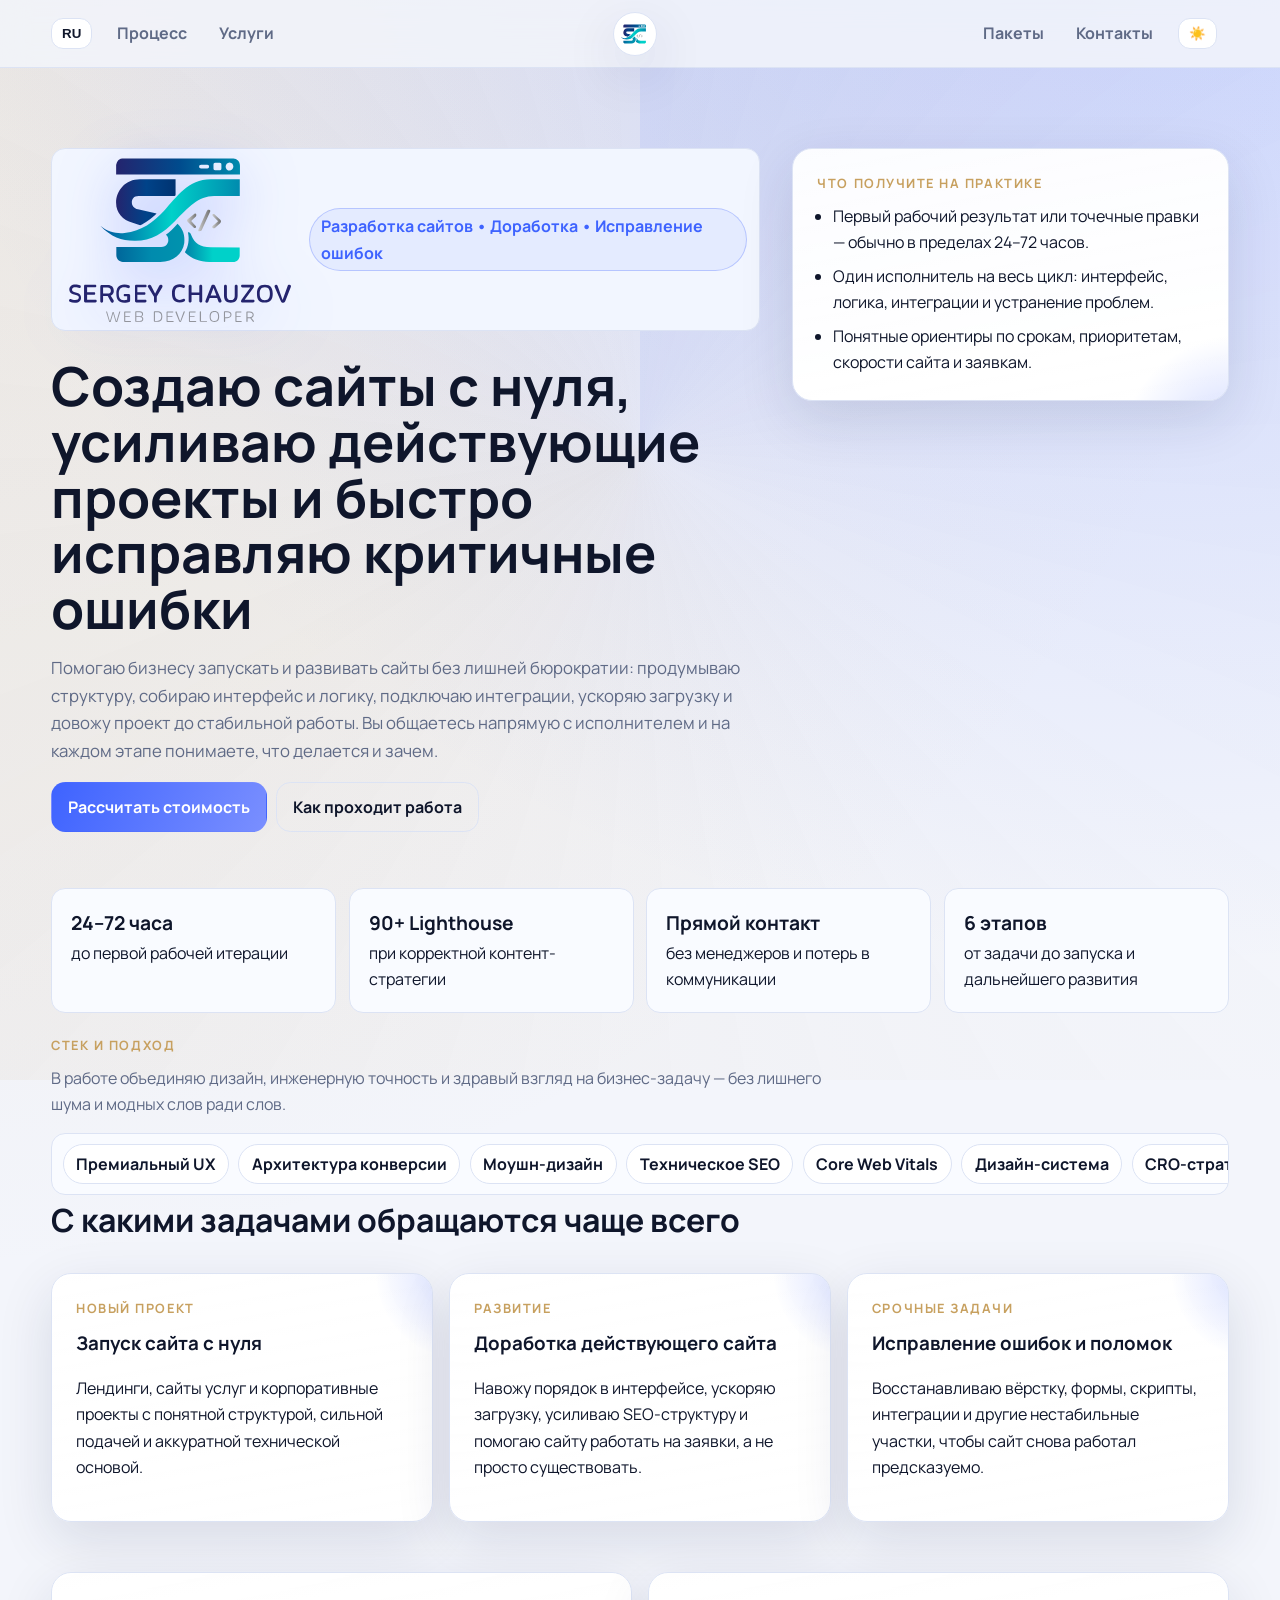
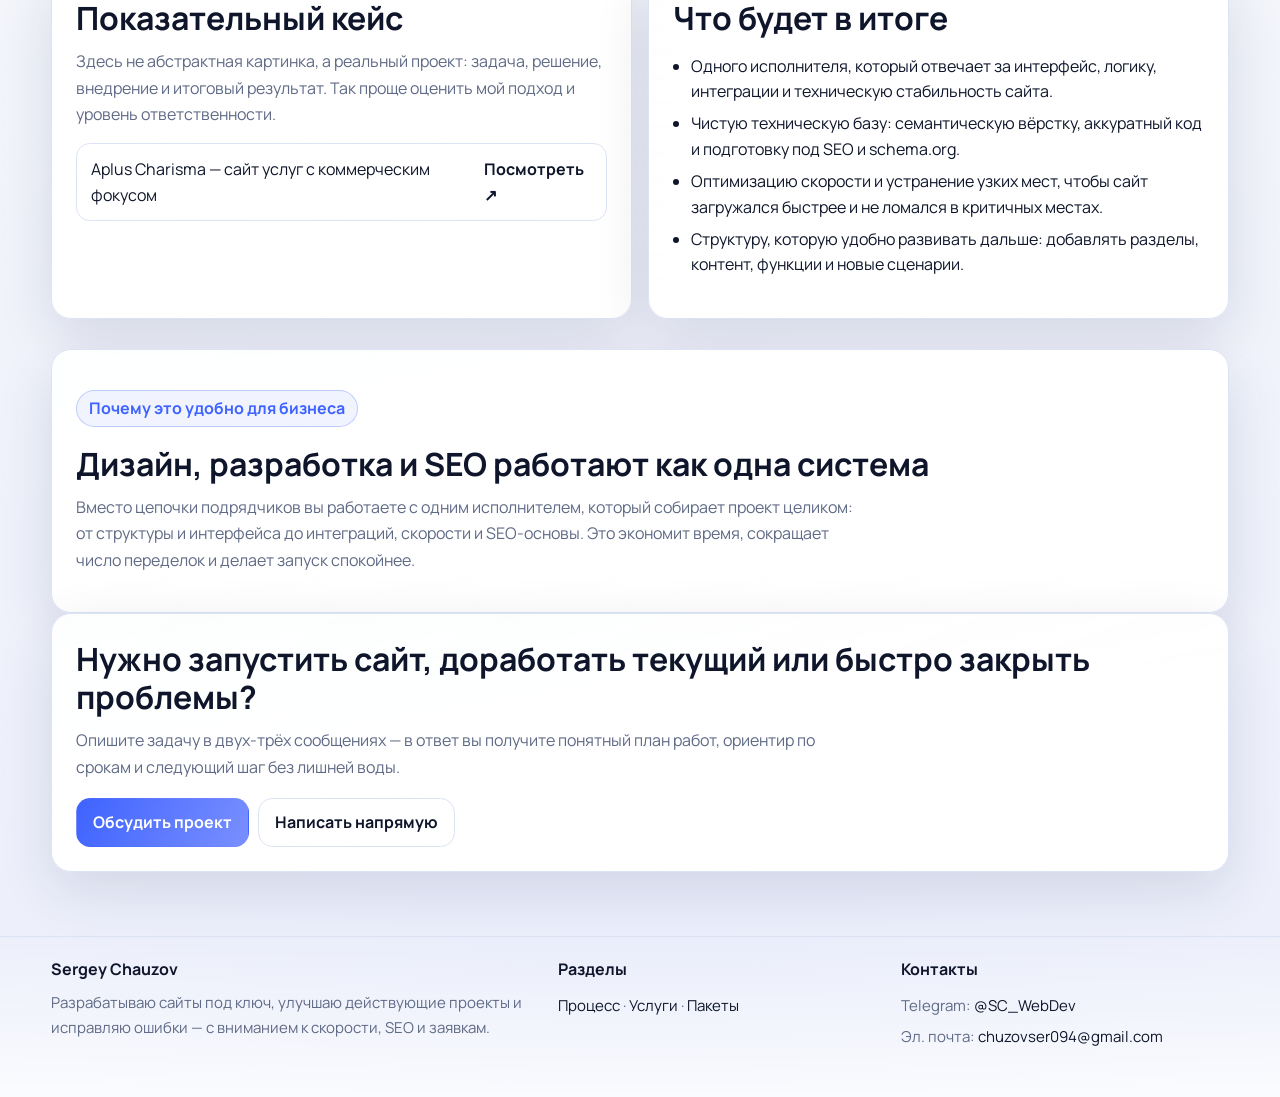
==== commit 497aeb54: "refine russian site copy" ====
--- a/index.html
+++ b/index.html
@@ -3,15 +3,15 @@
 <head>
   <meta charset="UTF-8" />
   <meta name="viewport" content="width=device-width, initial-scale=1.0" />
-  <title>Sergey Chauzov — Fullstack-разработчик сайтов</title>
-  <meta name="description" content="Fullstack-разработка сайтов: создание с нуля, улучшение текущих проектов и исправление ошибок с упором на скорость, SEO и конверсию." />
+  <title>Sergey Chauzov — разработка сайтов, доработка и исправление ошибок</title>
+  <meta name="description" content="Разработка сайтов под ключ, развитие действующих проектов и исправление ошибок. Упор на скорость, SEO и заявки." />
   <link rel="canonical" href="https://sergey-chauzov.dev/" />
   <link rel="alternate" hreflang="ru" href="https://sergey-chauzov.dev/" />
   <link rel="alternate" hreflang="en" href="https://sergey-chauzov.dev/?lang=en" />
   <link rel="alternate" hreflang="x-default" href="https://sergey-chauzov.dev/" />
   <meta property="og:type" content="website" />
-  <meta property="og:title" content="Sergey Chauzov — Fullstack-разработчик сайтов" />
-  <meta property="og:description" content="Создание сайтов с нуля, доработка текущих проектов и исправление ошибок с фокусом на скорость, SEO и конверсию." />
+  <meta property="og:title" content="Sergey Chauzov — разработка сайтов, доработка и исправление ошибок" />
+  <meta property="og:description" content="Запуск сайтов с нуля, развитие действующих проектов и исправление ошибок с вниманием к скорости, SEO и заявкам." />
   <meta property="og:url" content="https://sergey-chauzov.dev/" />
   <meta property="og:image" content="https://sergey-chauzov.dev/logo.svg" />
   <link rel="icon" href="favicon.svg" type="image/svg+xml" />
@@ -44,21 +44,21 @@
       <div>
         <div class="hero-brand">
           <img src="logo.svg" class="hero-brandmark" alt="Полный логотип Sergey Chauzov" />
-          <p id="heroBadge" class="badge">Fullstack-разработка сайтов • Улучшение • Исправление ошибок</p>
+          <p id="heroBadge" class="badge">Разработка сайтов • Доработка • Исправление ошибок</p>
         </div>
-        <h1 id="heroTitle">Я — Сергей Чаузов, fullstack-разработчик сайтов: создаю новые проекты, улучшаю текущие и исправляю ошибки</h1>
-        <p id="heroLead" class="lead">Я разрабатываю сайты под ключ: собираю интерфейсы и серверную логику, ускоряю работу проекта, исправляю ошибки, усиливаю SEO и довожу сайт до стабильного результата. Вы получаете одного технического исполнителя без посредников.</p>
+        <h1 id="heroTitle">Создаю сайты с нуля, усиливаю действующие проекты и быстро исправляю критичные ошибки</h1>
+        <p id="heroLead" class="lead">Помогаю бизнесу запускать и развивать сайты без лишней бюрократии: продумываю структуру, собираю интерфейс и логику, подключаю интеграции, ускоряю загрузку и довожу проект до стабильной работы. Вы общаетесь напрямую с исполнителем и на каждом этапе понимаете, что делается и зачем.</p>
         <div class="cta-row">
-          <a id="ctaMain" class="btn btn-primary" href="pricing.html">Рассчитать бюджет проекта</a>
-          <a id="ctaProcess" class="btn" href="development.html">Посмотреть 6-фазный процесс</a>
+          <a id="ctaMain" class="btn btn-primary" href="pricing.html">Рассчитать стоимость</a>
+          <a id="ctaProcess" class="btn" href="development.html">Как проходит работа</a>
         </div>
       </div>
       <aside class="hero-panel card">
-        <p id="heroPanelTitle" class="eyebrow">Что вы получаете</p>
+        <p id="heroPanelTitle" class="eyebrow">Что получите на практике</p>
         <ul class="hero-checks">
-          <li id="heroCheck1">Первая рабочая версия или точечные правки за 24–72 часа.</li>
-          <li id="heroCheck2">Доработку интерфейса, логики, интеграций и исправление ошибок в одном цикле.</li>
-          <li id="heroCheck3">Понятные KPI: скорость, конверсия, заявки и техническая стабильность.</li>
+          <li id="heroCheck1">Первый рабочий результат или точечные правки — обычно в пределах 24–72 часов.</li>
+          <li id="heroCheck2">Один исполнитель на весь цикл: интерфейс, логика, интеграции и устранение проблем.</li>
+          <li id="heroCheck3">Понятные ориентиры по срокам, приоритетам, скорости сайта и заявкам.</li>
         </ul>
       </aside>
     </section>
@@ -66,14 +66,14 @@
     <section class="container kpi-strip reveal">
       <div class="kpi"><strong id="kpi1v">24–72 часа</strong><span id="kpi1t">до первой рабочей итерации</span></div>
       <div class="kpi"><strong id="kpi2v">90+ Lighthouse</strong><span id="kpi2t">при корректной контент-стратегии</span></div>
-      <div class="kpi"><strong id="kpi3v">1 окно связи</strong><span id="kpi3t">без менеджерской прослойки</span></div>
-      <div class="kpi"><strong id="kpi4v">6 фаз</strong><span id="kpi4t">от стратегии до запуска и роста</span></div>
+      <div class="kpi"><strong id="kpi3v">Прямой контакт</strong><span id="kpi3t">без менеджеров и потерь в коммуникации</span></div>
+      <div class="kpi"><strong id="kpi4v">6 этапов</strong><span id="kpi4t">от задачи до запуска и дальнейшего развития</span></div>
     </section>
 
 
     <section class="container marquee-shell reveal">
-      <p id="marqueeTitle" class="eyebrow">Профессиональный стек</p>
-      <p id="marqueeLead" class="section-lead">Подход строится на сильной разработке, чистой архитектуре и работе с бизнес-метриками.</p>
+      <p id="marqueeTitle" class="eyebrow">Стек и подход</p>
+      <p id="marqueeLead" class="section-lead">В работе объединяю дизайн, инженерную точность и здравый взгляд на бизнес-задачу — без лишнего шума и модных слов ради слов.</p>
       <div class="marquee" aria-label="Технологии и направления">
         <div class="marquee-track">
           <span>Премиальный UX</span><span>Архитектура конверсии</span><span>Моушн-дизайн</span><span>Техническое SEO</span><span>Core Web Vitals</span><span>Дизайн-система</span><span>CRO-стратегия</span>
@@ -83,57 +83,57 @@
     </section>
 
     <section class="container reveal">
-      <h2 id="workTitle" class="section-title">Основные задачи, с которыми ко мне приходят</h2>
+      <h2 id="workTitle" class="section-title">С какими задачами обращаются чаще всего</h2>
       <div class="grid three">
         <article class="card cinematic-card">
-          <p class="eyebrow" id="workCard1Tag">Создание</p>
-          <h3 id="workCard1Title">Новые сайты с нуля</h3>
-          <p id="workCard1Text">Лендинги, корпоративные сайты и спецпроекты с продуманной структурой и чистой fullstack-разработкой.</p>
+          <p class="eyebrow" id="workCard1Tag">Новый проект</p>
+          <h3 id="workCard1Title">Запуск сайта с нуля</h3>
+          <p id="workCard1Text">Лендинги, сайты услуг и корпоративные проекты с понятной структурой, сильной подачей и аккуратной технической основой.</p>
         </article>
         <article class="card cinematic-card">
-          <p class="eyebrow" id="workCard2Tag">Улучшение</p>
-          <h3 id="workCard2Title">Доработка текущих сайтов</h3>
-          <p id="workCard2Text">Ускорение, переработка интерфейсов, усиление SEO-структуры и рост конверсии без хаоса.</p>
+          <p class="eyebrow" id="workCard2Tag">Развитие</p>
+          <h3 id="workCard2Title">Доработка действующего сайта</h3>
+          <p id="workCard2Text">Навожу порядок в интерфейсе, ускоряю загрузку, усиливаю SEO-структуру и помогаю сайту работать на заявки, а не просто существовать.</p>
         </article>
         <article class="card cinematic-card">
-          <p class="eyebrow" id="workCard3Tag">Исправление</p>
-          <h3 id="workCard3Title">Исправление ошибок и сбоев</h3>
-          <p id="workCard3Text">Верстка, скрипты, формы, интеграции и нестабильные части сайта приводятся в рабочее состояние.</p>
+          <p class="eyebrow" id="workCard3Tag">Срочные задачи</p>
+          <h3 id="workCard3Title">Исправление ошибок и поломок</h3>
+          <p id="workCard3Text">Восстанавливаю вёрстку, формы, скрипты, интеграции и другие нестабильные участки, чтобы сайт снова работал предсказуемо.</p>
         </article>
       </div>
     </section>
 
     <section class="container grid two reveal">
       <article class="card">
-        <h2 id="caseTitle" class="section-title">Флагманский кейс</h2>
-        <p id="caseLead" class="section-lead">Формат кейса: задача → стратегия → внедрение → цифры. Это помогает быстро понять подход к разработке и уровень ответственности.</p>
+        <h2 id="caseTitle" class="section-title">Показательный кейс</h2>
+        <p id="caseLead" class="section-lead">Здесь не абстрактная картинка, а реальный проект: задача, решение, внедрение и итоговый результат. Так проще оценить мой подход и уровень ответственности.</p>
         <a class="showcase-link" href="https://aplus-charisma.ru/" target="_blank" rel="noopener noreferrer">
-          <span id="caseLinkLabel">Aplus Charisma — коммерческий сайт услуг</span><strong id="caseLinkCta">Открыть ↗</strong>
+          <span id="caseLinkLabel">Aplus Charisma — сайт услуг с коммерческим фокусом</span><strong id="caseLinkCta">Посмотреть ↗</strong>
         </a>
       </article>
       <article class="card">
-        <h2 id="resultTitle" class="section-title">Что вы получаете в результате</h2>
+        <h2 id="resultTitle" class="section-title">Что будет в итоге</h2>
         <ul>
-          <li id="resultLi1">Одного fullstack-исполнителя для интерфейса, серверной логики, интеграций и исправления ошибок.</li>
-          <li id="resultLi2">Семантически корректный HTML, технически чистый код и SEO-базу с подготовкой к schema.org.</li>
-          <li id="resultLi3">Оптимизацию скорости и устранение узких мест, чтобы сайт работал стабильно и без сбоев.</li>
-          <li id="resultLi4">Структуру, удобную для дальнейших доработок, масштабирования и новых разделов.</li>
+          <li id="resultLi1">Одного исполнителя, который отвечает за интерфейс, логику, интеграции и техническую стабильность сайта.</li>
+          <li id="resultLi2">Чистую техническую базу: семантическую вёрстку, аккуратный код и подготовку под SEO и schema.org.</li>
+          <li id="resultLi3">Оптимизацию скорости и устранение узких мест, чтобы сайт загружался быстрее и не ломался в критичных местах.</li>
+          <li id="resultLi4">Структуру, которую удобно развивать дальше: добавлять разделы, контент, функции и новые сценарии.</li>
         </ul>
       </article>
     </section>
 
     <section class="container card reveal">
-      <p class="badge">Стратегическое преимущество</p>
-      <h2 class="section-title">Fullstack-разработка, дизайн и SEO в одной связке</h2>
-      <p class="section-lead">Вместо нескольких подрядчиков вы получаете одного fullstack-исполнителя: интерфейс, логика, интеграции, исправление ошибок и SEO-архитектура собираются в одном процессе. Это ускоряет запуск, снижает стоимость правок и повышает стабильность проекта.</p>
+      <p class="badge">Почему это удобно для бизнеса</p>
+      <h2 class="section-title">Дизайн, разработка и SEO работают как одна система</h2>
+      <p class="section-lead">Вместо цепочки подрядчиков вы работаете с одним исполнителем, который собирает проект целиком: от структуры и интерфейса до интеграций, скорости и SEO-основы. Это экономит время, сокращает число переделок и делает запуск спокойнее.</p>
     </section>
 
     <section class="container card reveal">
-      <h2 id="finalTitle" class="section-title">Нужно создать сайт, доработать текущий или исправить ошибки?</h2>
-      <p id="finalLead" class="section-lead">Опишите задачу — я предложу понятный план работ, сроки и приоритеты по запуску или доработке.</p>
+      <h2 id="finalTitle" class="section-title">Нужно запустить сайт, доработать текущий или быстро закрыть проблемы?</h2>
+      <p id="finalLead" class="section-lead">Опишите задачу в двух-трёх сообщениях — в ответ вы получите понятный план работ, ориентир по срокам и следующий шаг без лишней воды.</p>
       <div class="cta-row">
-        <a id="finalCta1" class="btn btn-primary" href="pricing.html">Запустить проект</a>
-        <a id="finalCta2" class="btn" href="info.html">Связаться напрямую</a>
+        <a id="finalCta1" class="btn btn-primary" href="pricing.html">Обсудить проект</a>
+        <a id="finalCta2" class="btn" href="info.html">Написать напрямую</a>
       </div>
     </section>
   </main>
@@ -142,7 +142,7 @@
     <div class="container footer-grid">
       <div>
         <strong>Sergey Chauzov</strong>
-        <p id="footerLead" class="footer-meta">Fullstack-разработчик сайтов: создаю новые проекты, улучшаю текущие сайты и исправляю ошибки с фокусом на скорость, SEO и конверсию.</p>
+        <p id="footerLead" class="footer-meta">Разрабатываю сайты под ключ, улучшаю действующие проекты и исправляю ошибки — с вниманием к скорости, SEO и заявкам.</p>
       </div>
       <div>
         <strong id="footerSectionsTitle">Разделы</strong>
--- a/styles.css
+++ b/styles.css
@@ -150,20 +150,20 @@
 .type-card.active { border-color: var(--accent); box-shadow: 0 0 0 2px color-mix(in oklab, var(--accent), transparent 78%); }
 .type-card input { display: none; }
 .type-card span { display: block; margin-top: .22rem; font-size: .83rem; color: var(--muted); }
-.range-label { display: flex; gap: .5rem; }
 .calc-range-stack { display: grid; gap: .5rem; margin-bottom: .95rem; }
 .calc-range-stack:last-of-type { margin-bottom: 0; }
-.calc-range-readout { display: grid; grid-template-columns: repeat(2, minmax(0, 1fr)); gap: .5rem; }
+.calc-range-head { display: flex; align-items: center; justify-content: space-between; gap: .75rem; }
 .calc-range-stack label { margin: 0; }
+.calc-range-head output { min-width: 5.5rem; padding: .42rem .72rem; border: 1px solid var(--border); border-radius: 999px; background: color-mix(in oklab, var(--surface), var(--accent) 5%); font-weight: 700; text-align: center; white-space: nowrap; }
 .addon-grid { display: grid; grid-template-columns: repeat(2, minmax(0, 1fr)); gap: .36rem .65rem; margin-top: .55rem; }
 .addon-item { display: block; margin: .3rem 0; }
-.calc-select,input[type="range"],input[readonly] { width: 100%; border: 1px solid var(--border); border-radius: .7rem; background: var(--surface); color: var(--text); padding: .55rem .62rem; }
+.calc-select,input[type="range"] { width: 100%; border: 1px solid var(--border); border-radius: .7rem; background: var(--surface); color: var(--text); padding: .55rem .62rem; }
 input[type="range"] { padding: 0; accent-color: var(--accent); }
-input[readonly] { font-weight: 700; text-align: center; }
 .calc-select { font-weight: 600; margin: .35rem 0 .8rem; }
-.estimator-summary { border: 1px solid var(--border); border-radius: 15px; padding: .92rem; background: color-mix(in oklab, var(--surface), var(--accent) 4%); display: flex; flex-direction: column; gap: .18rem; }
-.estimate { margin: .2rem 0 .4rem; font-size: 1.25rem; }
-.timeline,.complexity { margin: 0; }
+.estimator-summary { border: 1px solid var(--border); border-radius: 15px; padding: .92rem; background: color-mix(in oklab, var(--surface), var(--accent) 4%); display: flex; flex-direction: column; gap: .45rem; }
+.estimate { margin: .2rem 0 .2rem; font-size: 1.25rem; }
+.estimator-meta { display: grid; gap: .12rem; }
+.timeline,.complexity { margin: 0; line-height: 1.3; }
 .estimate-breakdown { margin: .65rem 0 1rem; padding-left: 1rem; color: var(--muted); }
 .complexity-bar { height: .5rem; border-radius: 999px; background: color-mix(in oklab, var(--muted), transparent 72%); overflow: hidden; }
 .complexity-bar span { display: block; height: 100%; width: 20%; border-radius: inherit; background: linear-gradient(90deg, var(--accent), var(--gold)); transition: width .45s ease; }
@@ -192,8 +192,7 @@
   .hero-cinematic,.grid.two,.grid.three,.roadmap,.kpi-strip,.type-cards,.footer-grid,.estimator-grid,.addon-grid { grid-template-columns: 1fr; }
   .hero { padding-top: 2.8rem; }
   .hero-brand { flex-direction: column; align-items: flex-start; }
-  .range-label { grid-template-columns: 1fr 1fr; display: grid; }
-  .calc-range-readout { grid-template-columns: 1fr 1fr; }
+  .calc-range-head { align-items: flex-start; flex-direction: column; }
 }
 
 
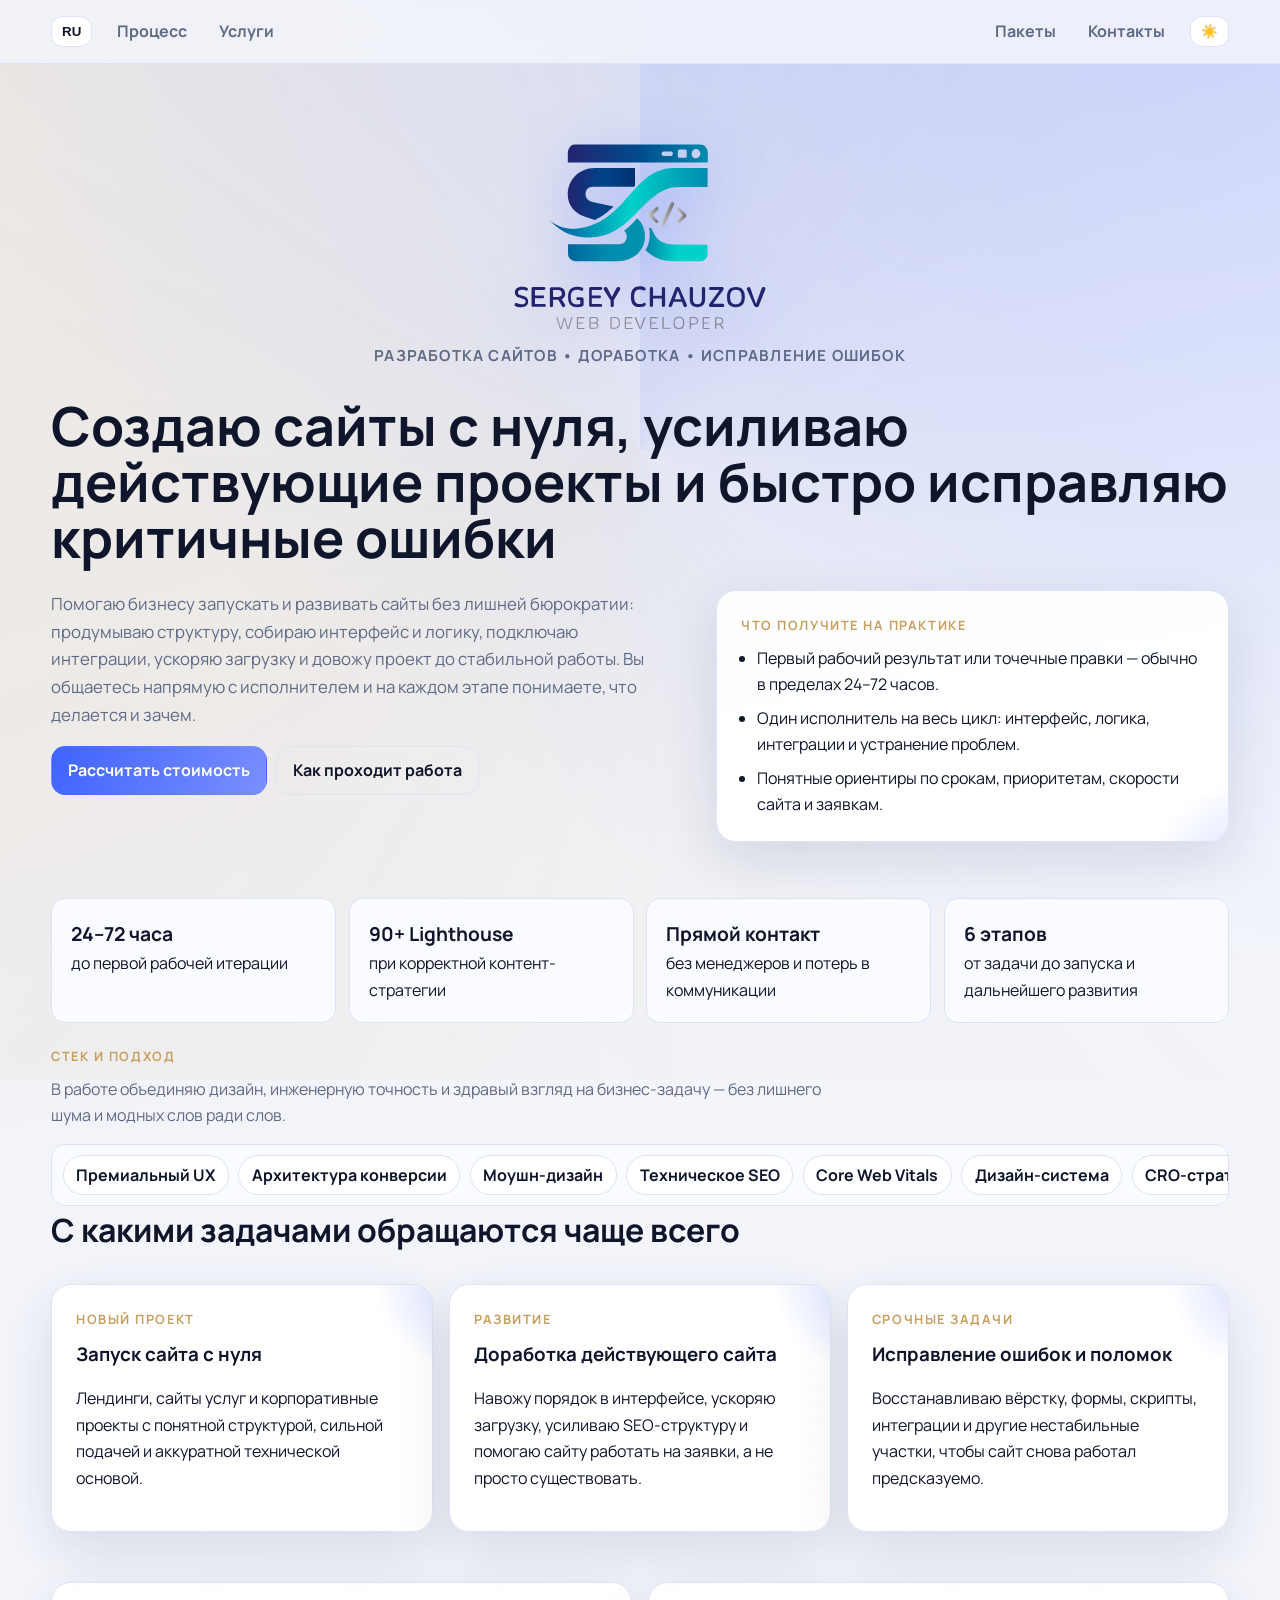
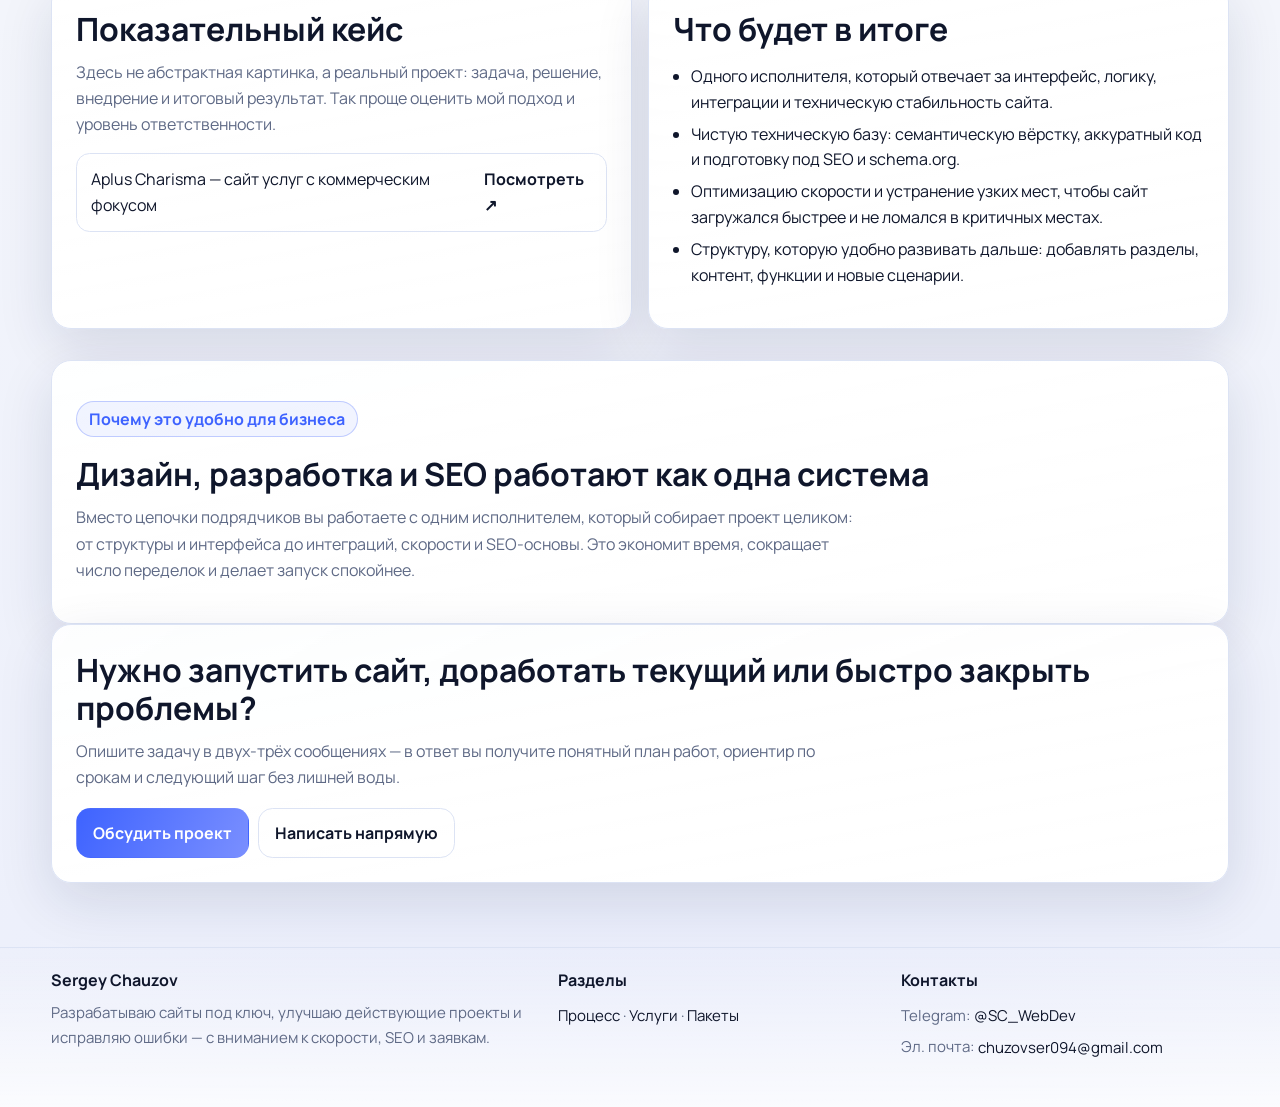
==== commit c2d2abb7: "Animate logo across page transitions" ====
--- a/index.html
+++ b/index.html
@@ -18,7 +18,7 @@
   <link rel="stylesheet" href="styles.css" />
   <script defer src="script.js"></script>
 </head>
-<body>
+<body class="home-page">
   <a class="skip-link" href="#main-content">Перейти к контенту</a>
   <header class="header">
     <div class="container topbar">
@@ -27,26 +27,24 @@
         <a class="nav-link" href="development.html">Процесс</a>
         <a class="nav-link" href="services.html">Услуги</a>
       </nav>
-      <a class="center-logo" href="index.html" aria-label="На главную">
-        <img src="smalllogo.svg" class="small-logo" alt="Логотип Sergey Chauzov" />
-      </a>
+      <div class="center-logo center-logo-placeholder" aria-hidden="true"></div>
       <nav class="nav" aria-label="Навигация справа">
         <a class="nav-link" href="pricing.html">Пакеты</a>
         <a class="nav-link" href="info.html">Контакты</a>
       </nav>
-            <button class="burger" id="burgerBtn" aria-label="Открыть меню" aria-controls="mobileNav" aria-expanded="false"><span></span><span></span><span></span></button>
+      <button class="burger" id="burgerBtn" aria-label="Открыть меню" aria-controls="mobileNav" aria-expanded="false"><span></span><span></span><span></span></button>
       <button id="themeToggle" class="control-btn" aria-label="Сменить тему">☀️</button>
     </div>
   </header>
 
   <main id="main-content">
     <section class="container hero hero-cinematic reveal">
-      <div>
-        <div class="hero-brand">
-          <img src="logo.svg" class="hero-brandmark" alt="Полный логотип Sergey Chauzov" />
-          <p id="heroBadge" class="badge">Разработка сайтов • Доработка • Исправление ошибок</p>
-        </div>
-        <h1 id="heroTitle">Создаю сайты с нуля, усиливаю действующие проекты и быстро исправляю критичные ошибки</h1>
+      <div class="hero-brand">
+        <img src="logo.svg" class="hero-brandmark site-logo-transition" alt="Полный логотип Sergey Chauzov" />
+        <p id="heroBadge" class="hero-brandline">Разработка сайтов • Доработка • Исправление ошибок</p>
+      </div>
+      <h1 id="heroTitle">Создаю сайты с нуля, усиливаю действующие проекты и быстро исправляю критичные ошибки</h1>
+      <div class="hero-copy">
         <p id="heroLead" class="lead">Помогаю бизнесу запускать и развивать сайты без лишней бюрократии: продумываю структуру, собираю интерфейс и логику, подключаю интеграции, ускоряю загрузку и довожу проект до стабильной работы. Вы общаетесь напрямую с исполнителем и на каждом этапе понимаете, что делается и зачем.</p>
         <div class="cta-row">
           <a id="ctaMain" class="btn btn-primary" href="pricing.html">Рассчитать стоимость</a>
--- a/styles.css
+++ b/styles.css
@@ -1,4 +1,8 @@
 @import url('https://fonts.googleapis.com/css2?family=Manrope:wght@400;500;600;700;800&display=swap');
+
+@view-transition {
+  navigation: auto;
+}
 
 :root {
   --bg: #f3f5fb;
@@ -82,24 +86,40 @@
 .nav-link { text-decoration: none; color: var(--muted); border: 1px solid transparent; border-radius: 999px; padding: .36rem .72rem; font-weight: 700; transition: .25s ease; }
 .nav-link:hover,.nav-link.active { color: var(--text); border-color: var(--border); background: color-mix(in oklab, var(--accent), transparent 88%); }
 .nav-link:focus-visible,.btn:focus-visible,.control-btn:focus-visible { outline: none; box-shadow: var(--ring); }
-.center-logo { display: grid; place-items: center; }
-.small-logo { width: 44px; height: 44px; border-radius: 50%; border: 1px solid var(--border); box-shadow: var(--shadow); background: var(--surface); }
+.center-logo { display: grid; place-items: center; justify-self: center; padding: .1rem; min-width: 44px; }
+.center-logo-placeholder { pointer-events: none; visibility: hidden; }
+.small-logo { width: 44px; height: 44px; display: block; }
+.site-logo-transition { view-transition-name: site-logo; transform-origin: center; }
 .control-btn { border: 1px solid var(--border); border-radius: .75rem; background: var(--surface); color: var(--text); font-weight: 700; padding: .42rem .62rem; cursor: pointer; }
 
 .hero { padding: 4rem 0 1.2rem; }
-.hero-cinematic { display: grid; grid-template-columns: 1.3fr .8fr; gap: 1rem; align-items: start; }
-.hero-brand { display: inline-flex; align-items: center; gap: .85rem; margin-bottom: .95rem; padding: .55rem .8rem; border-radius: 14px; border: 1px solid var(--border); background: color-mix(in oklab, var(--surface), var(--accent) 6%); }
-.hero-brandmark { width: min(230px, 46vw); filter: drop-shadow(0 16px 30px rgba(49, 84, 255, .28)); }
-.hero-panel { position: relative; overflow: hidden; }
+.hero-cinematic { display: grid; grid-template-columns: minmax(0, 1fr) minmax(320px, .82fr); gap: 1.25rem 2rem; align-items: start; }
+.hero-brand { grid-column: 1 / -1; display: flex; flex-direction: column; align-items: center; justify-content: center; gap: .9rem; margin: 0 auto; text-align: center; }
+.home-page .topbar { grid-template-columns: auto 1fr 1fr auto auto; }
+.hero-brandmark { width: min(260px, 46vw); filter: drop-shadow(0 16px 30px rgba(49, 84, 255, .28)); }
+.hero-brandline { margin: 0; color: var(--muted); font-size: .95rem; font-weight: 700; letter-spacing: .08em; text-transform: uppercase; }
+
+::view-transition-old(site-logo),
+::view-transition-new(site-logo) {
+  animation-duration: .6s;
+  animation-timing-function: cubic-bezier(.22, 1, .36, 1);
+  mix-blend-mode: normal;
+}
+
+::view-transition-image-pair(site-logo) {
+  isolation: auto;
+}
+.hero-copy { max-width: 760px; }
+.hero-panel { position: relative; overflow: hidden; align-self: end; }
 .hero-panel::after { content: ''; position: absolute; right: -30%; bottom: -70%; width: 240px; aspect-ratio: 1; border-radius: 50%; background: radial-gradient(circle, color-mix(in oklab, var(--accent), transparent 72%), transparent 70%); }
 .hero-checks { margin: 0; padding-left: 1rem; }
 .hero-checks li + li { margin-top: .45rem; }
 
 .badge { display: inline-block; color: var(--accent); border: 1px solid color-mix(in oklab, var(--accent), transparent 72%); background: color-mix(in oklab, var(--accent), transparent 93%); border-radius: 999px; padding: .25rem .74rem; font-weight: 700; }
 .eyebrow { margin: 0 0 .55rem; font-size: .8rem; letter-spacing: .12em; text-transform: uppercase; color: var(--gold); font-weight: 700; }
-h1 { margin: .7rem 0 1rem; line-height: 1.04; font-size: clamp(2rem, 4.2vw, 4rem); max-width: 980px; }
+h1 { grid-column: 1 / -1; margin: .35rem 0 0; line-height: 1.04; font-size: clamp(2rem, 4.2vw, 4rem); max-width: none; }
 h2 { line-height: 1.18; }
-.lead { max-width: 840px; color: var(--muted); font-size: 1.05rem; }
+.lead { max-width: 840px; color: var(--muted); font-size: 1.05rem; margin: 0; }
 .section-title { margin: 0 0 .85rem; font-size: clamp(1.45rem, 2.5vw, 2.2rem); }
 .section-lead { margin: 0 0 .95rem; color: var(--muted); max-width: 790px; }
 
@@ -207,6 +227,7 @@
 @media (prefers-reduced-motion: reduce) {
   *, *::before, *::after { animation: none !important; transition-duration: 0s !important; }
   html { scroll-behavior: auto; }
+  .site-logo-transition { view-transition-name: none !important; }
 }
 
 /* ===== IMPROVEMENTS: Mobile, Design, UX ===== */
@@ -435,7 +456,9 @@
 @media (min-width: 981px) {
   .card { padding: 1.5rem; }
   .hero { padding: 5rem 0 2rem; }
-  .hero-cinematic { gap: 2rem; }
+  .hero-cinematic { gap: 1.5rem 2.5rem; }
+  .hero-copy { padding-right: 1rem; }
+  .hero-panel { margin-top: auto; }
   .kpi-strip { margin-top: 1.5rem; }
   .kpi { padding: 1.2rem; }
 }
@@ -453,6 +476,7 @@
     gap: .5rem;
   }
   .center-logo { justify-self: start; }
+  .center-logo-placeholder { display: none; }
   .nav-wrap {
     grid-template-columns: 1fr auto;
     align-items: center;
@@ -463,8 +487,10 @@
 
   h1 { font-size: clamp(1.75rem, 6vw, 3rem); }
   .hero { padding-top: 2rem; padding-bottom: 1rem; }
-  .hero-brand { gap: .55rem; }
+  .hero-brand { gap: .55rem; align-items: flex-start; margin: 0; text-align: left; }
   .hero-brandmark { width: min(180px, 50vw); }
+  .hero-brandline { font-size: .8rem; letter-spacing: .06em; }
+  .hero-copy { max-width: none; }
   .kpi strong { font-size: 1.05rem; }
 
   .hero-cinematic,
@@ -506,7 +532,7 @@
   .mobile-nav a { padding: .85rem .9rem; }
 
   .card { padding: .85rem; border-radius: 16px; }
-  .hero-brand { padding: .4rem .6rem; }
+  .hero-brand { padding: 0; }
   .type-cards { grid-template-columns: repeat(3, minmax(0, 1fr)); gap: .3rem; }
   .type-card { padding: .4rem .3rem; font-size: .82rem; }
   .showcase-link { flex-direction: column; gap: .4rem; }
